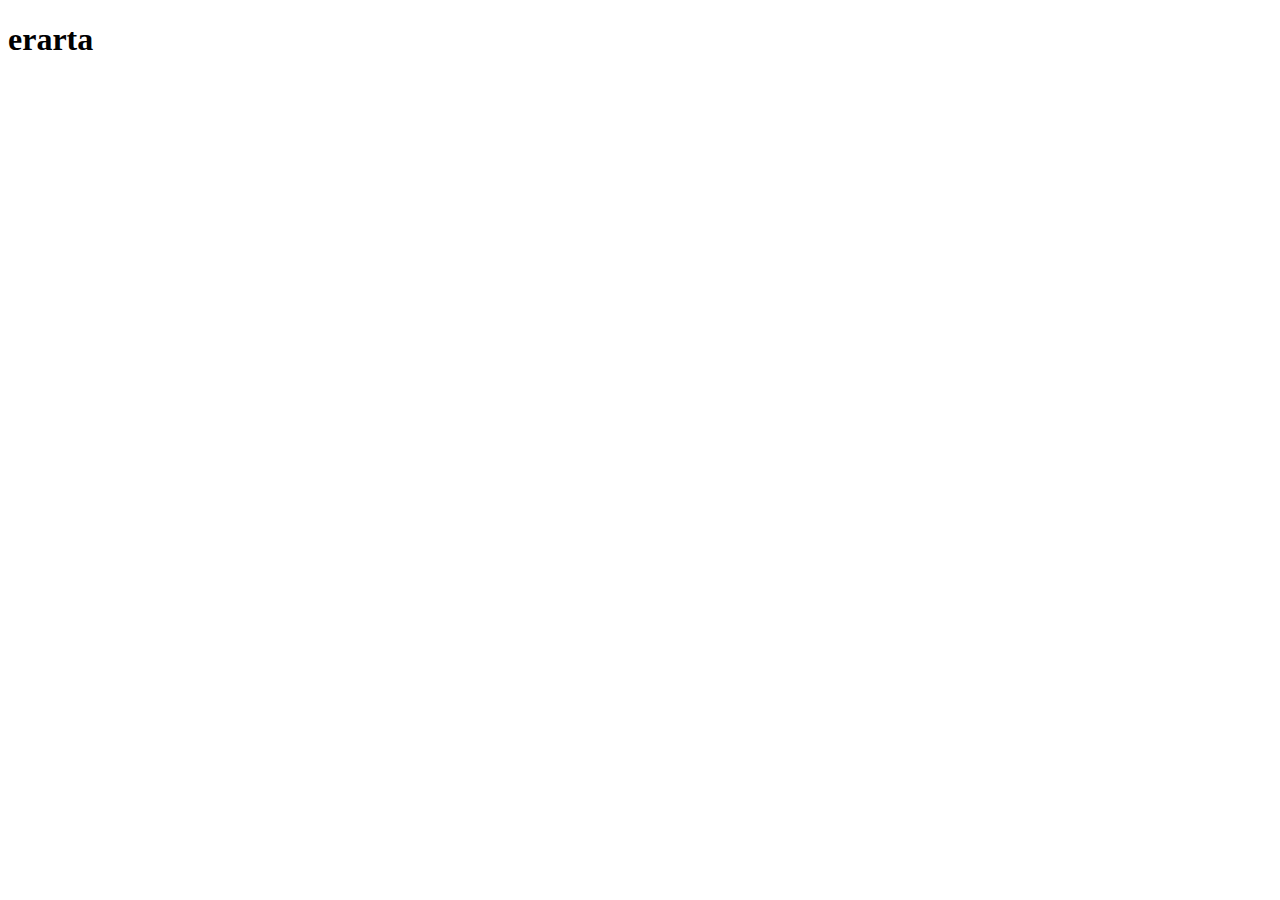
==== erarta/index.html @ e3690740 "erarta test" ====
<!doctype html>
<html lang="en">
<head>
    <meta charset="UTF-8">
    <meta name="viewport"
          content="width=device-width, user-scalable=no, initial-scale=1.0, maximum-scale=1.0, minimum-scale=1.0">
    <meta http-equiv="X-UA-Compatible" content="ie=edge">
    <title>Document</title>
</head>
<body>
<h1>erarta</h1>
</body>
</html>
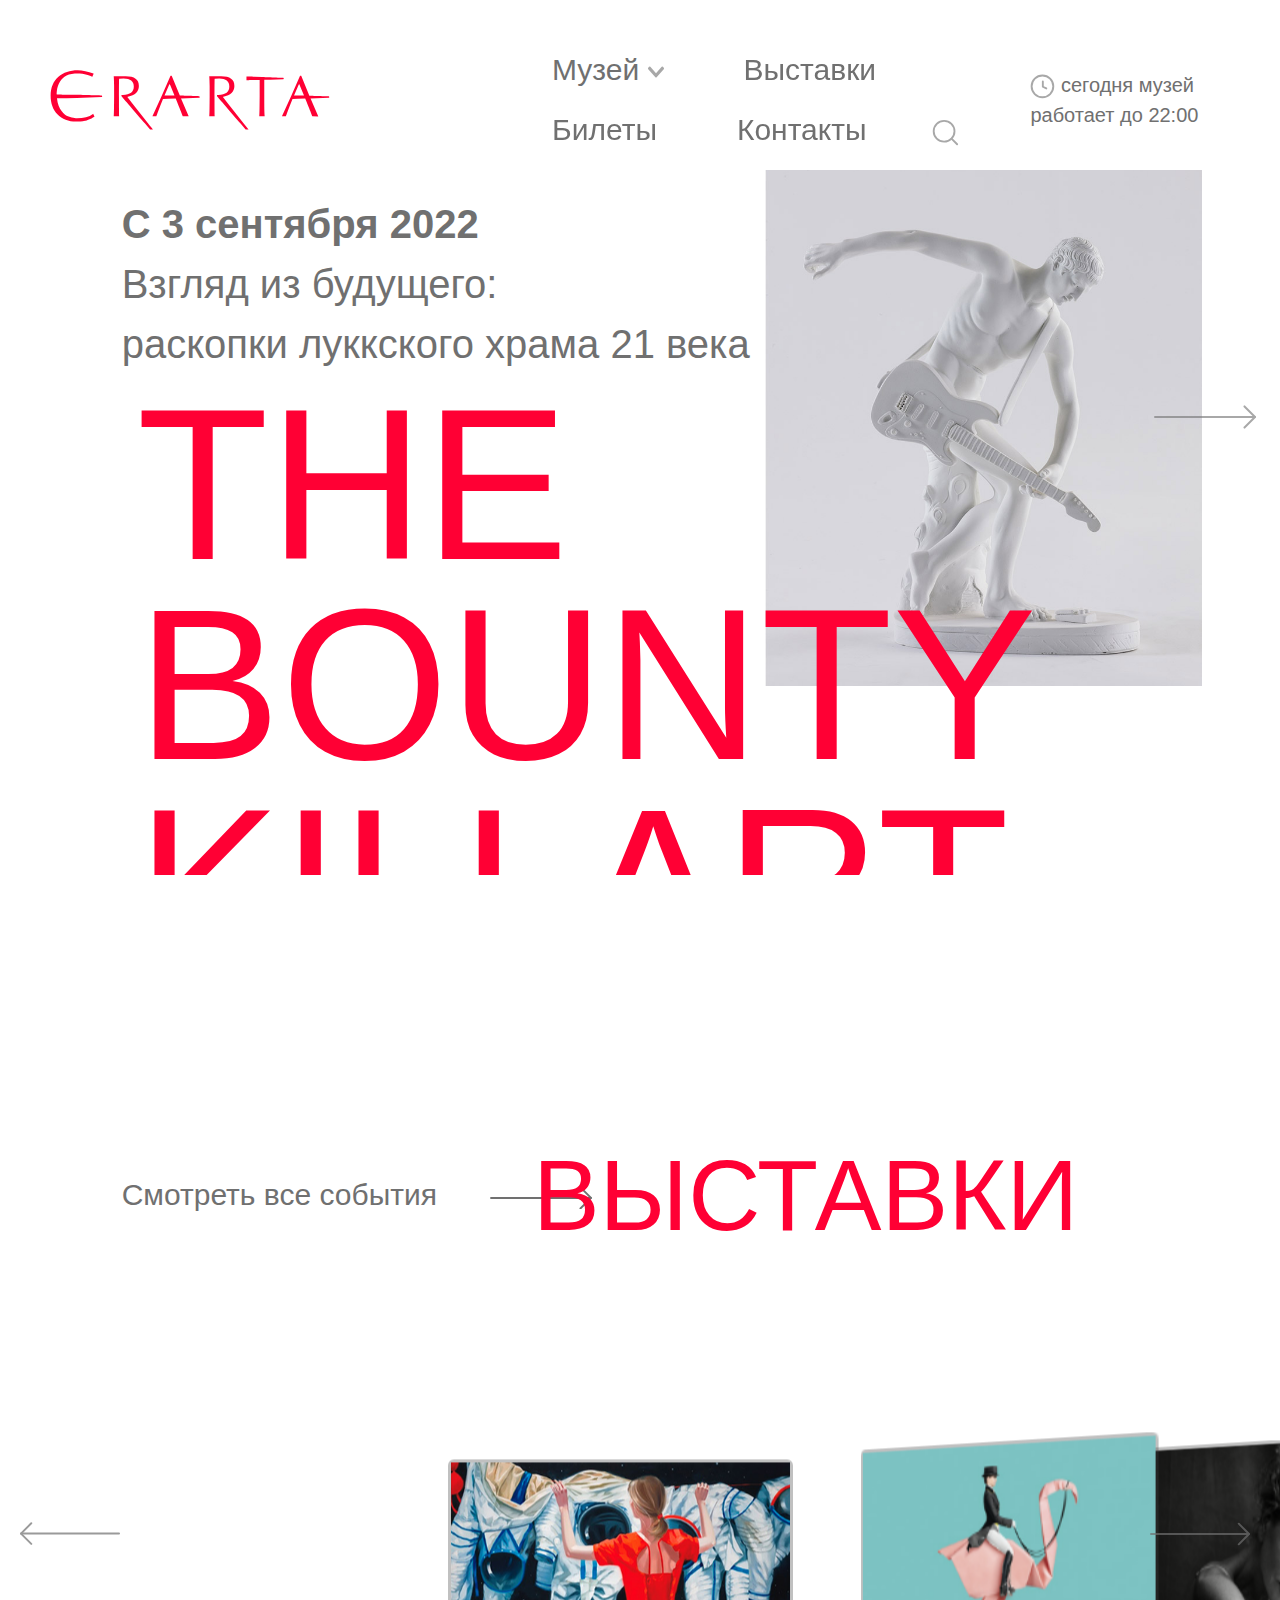
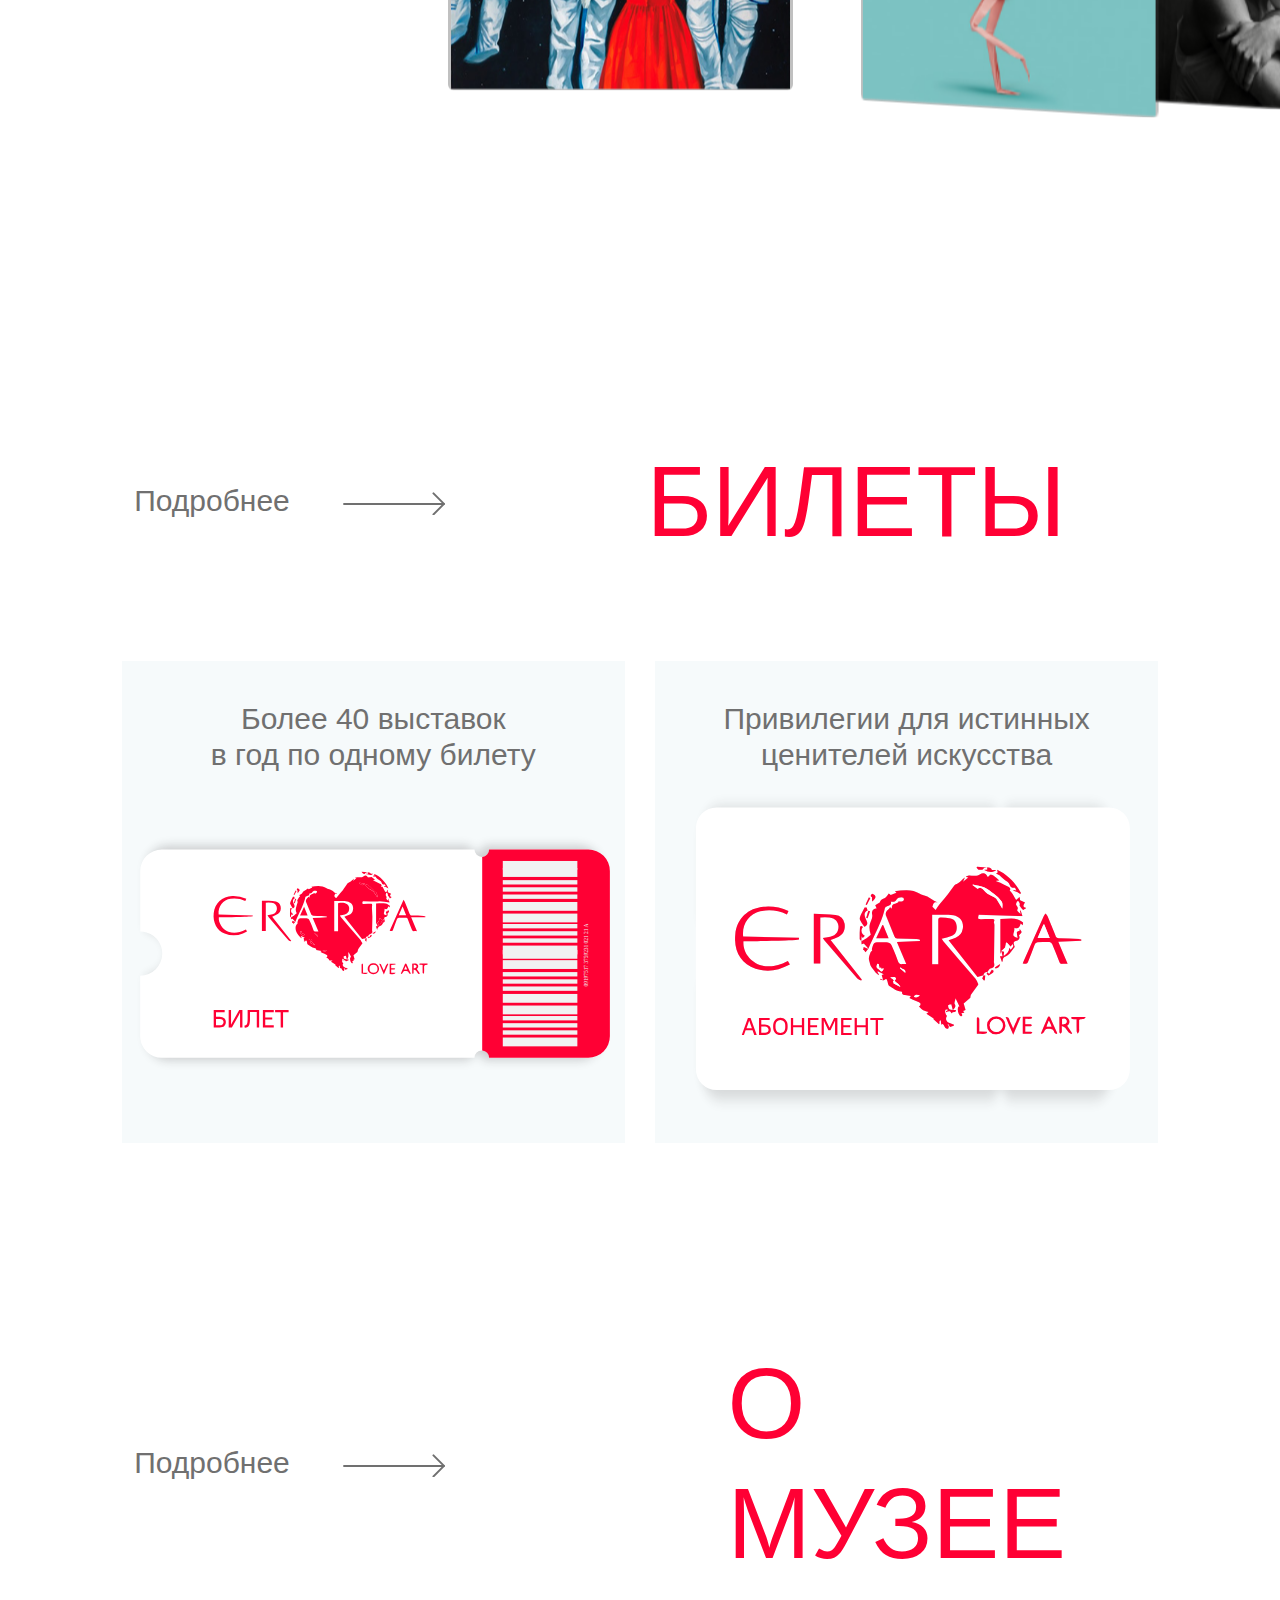
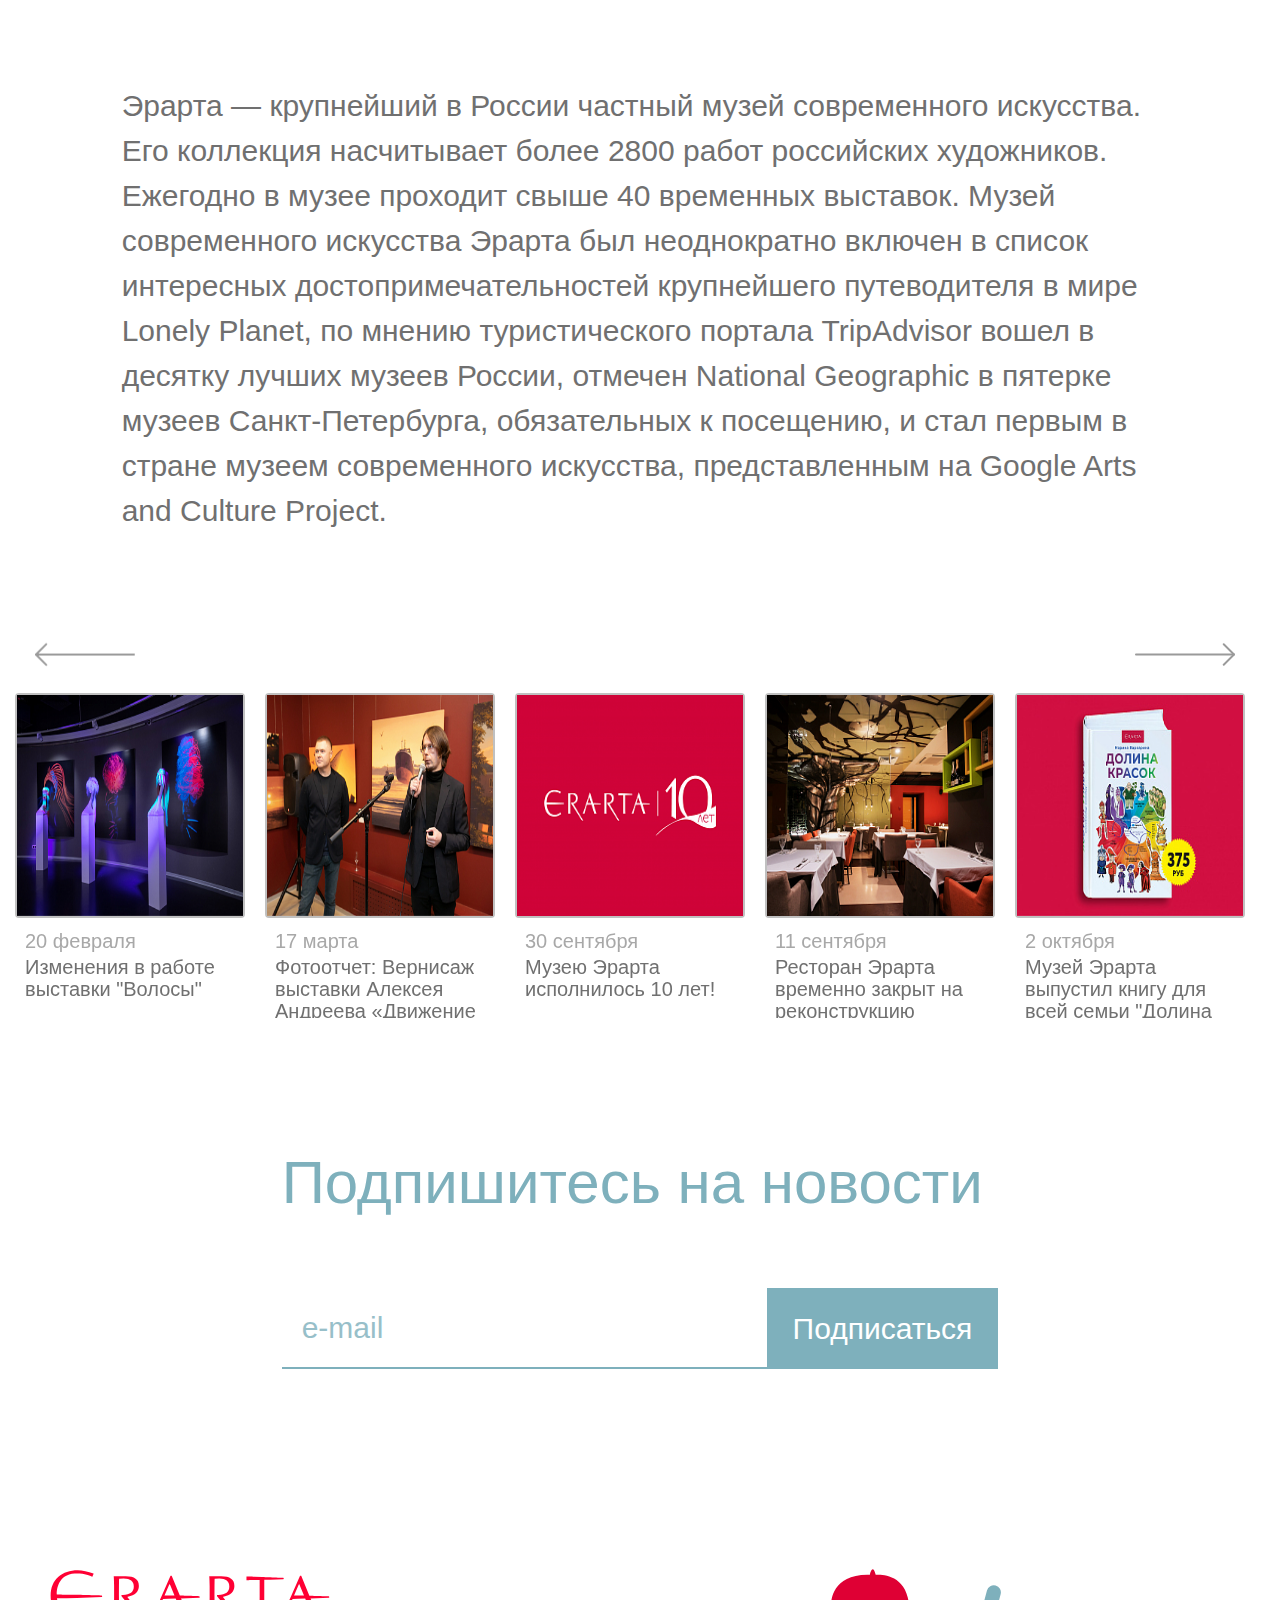
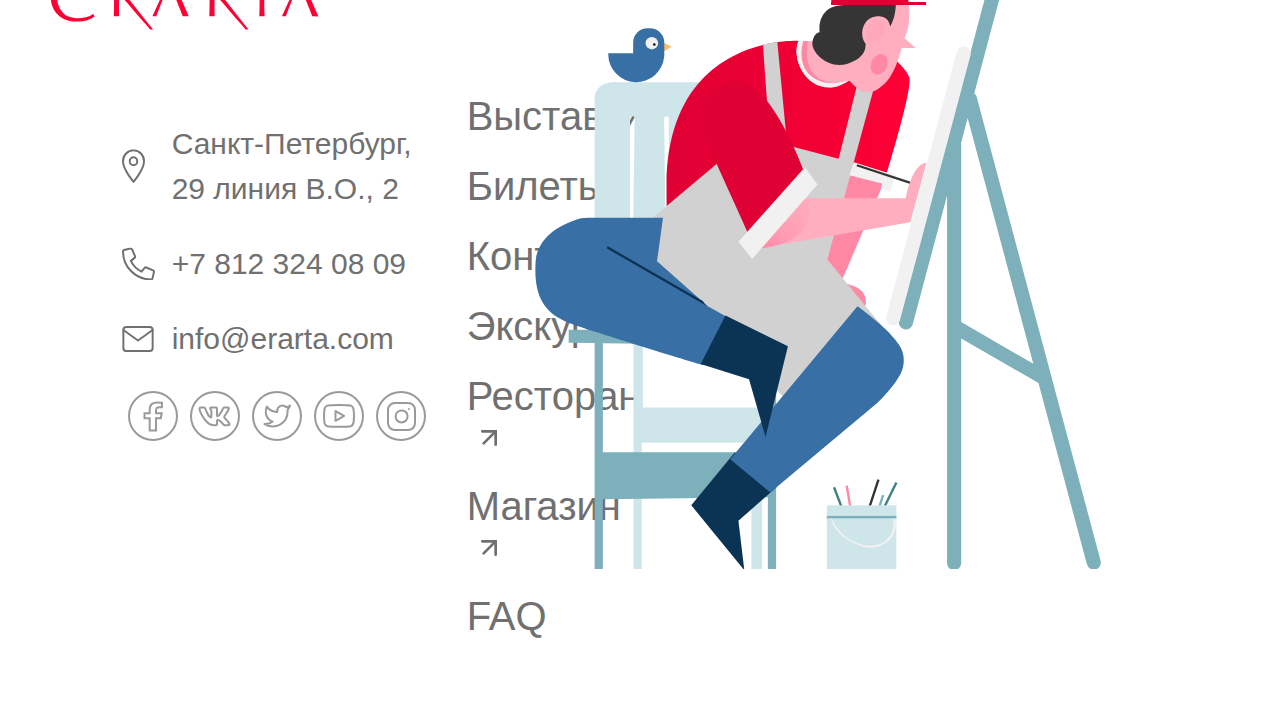
==== commit 20126c88: "erarta site" ====
--- a/erarta/index.html
+++ b/erarta/index.html
@@ -1,13 +1 @@
-<!doctype html>
-<html lang="en">
-<head>
-    <meta charset="UTF-8">
-    <meta name="viewport"
-          content="width=device-width, user-scalable=no, initial-scale=1.0, maximum-scale=1.0, minimum-scale=1.0">
-    <meta http-equiv="X-UA-Compatible" content="ie=edge">
-    <title>Document</title>
-</head>
-<body>
-<h1>erarta</h1>
-</body>
-</html>
+<!DOCTYPE html><html lang="en" class="no-js"><head><meta charset="UTF-8"><meta name="viewport" content="width=device-width,initial-scale=1"><!--    <link rel="stylesheet" type="text/css" href="css/reset.css" />--><!-- CSS reset --><link rel="stylesheet" href="css/main.css"><!-- Resource style --><script src="js/modernizr.js"></script><!-- Modernizr --><title>Erarta</title></head><body><div class="container-fluid"><header><nav class="navbar navbar-expand-lg navbar-light"><a class="navbar-brand" href="#"><img src="img/logo.svg" alt="logo"></a><button class="navbar-toggler" type="button" data-toggle="collapse" data-target="#navbarNavDropdown" aria-controls="navbarNavDropdown" aria-expanded="false" aria-label="Toggle navigation"><span class="navbar-toggler-icon"></span></button><div class="collapse navbar-collapse" id="navbarNavDropdown"><ul class="navbar-nav mr-auto menu menu--line"><li class="nav-item dropdown"><span class="nav-link chevron-down menu__link menu__link--1" id="navbarDropdownMenuLink" role="button" data-toggle="dropdown" aria-haspopup="true" aria-expanded="false">Музей <img src="img/chevron-down.svg" alt="" width="16" height="16"></span><div class="dropdown-menu" aria-labelledby="navbarDropdownMenuLink"><ul><li class="dropdown-item"><a class="nav-link menu__link menu__link--1" href="about.html">О музее</a></li><li class="dropdown-item"><a class="nav-link menu__link menu__link--1" href="excursions.html">Экскурсии</a></li><li class="dropdown-item"><a class="nav-link menu__link menu__link--1" href="collections.html">Коллекция</a></li><li class="dropdown-item"><a class="nav-link nav-link-arrow menu__link menu__link--1" href="https://restaurant.erarta.com">Ресторан</a></li><li class="dropdown-item"><a class="nav-link nav-link-arrow menu__link menu__link--1" href="https://shop.erarta.com">Магазин</a></li><li class="dropdown-item"><a class="nav-link menu__link menu__link--1" href="faq.html">FAQ</a></li></ul></div></li><li class="nav-item"><a class="nav-link menu__link menu__link--1" href="exhibitions.html">Выставки</a></li><li class="nav-item"><a class="nav-link menu__link menu__link--1" href="tickets.html">Билеты</a></li><li class="nav-item"><a class="nav-link menu__link menu__link--1" href="contacts.html">Контакты</a></li><li class="nav-item"><img src="img/search.svg" alt="" width="27" height="27"></li></ul><div class="my-2 my-lg-0 text-s working-time"><img src="img/clock.svg" alt="" width="25" height="25"> сегодня музей работает до 22:00</div></div></nav></header><div><div class="jumbotron active"><div class="row justify-content-center"><div class="col-md-10 col-lg-10"><div class="main-heading-content"><div class="main-heading-desc"><div class="text-l text-bold">С 3 сентября 2022</div><div class="text-l">Взгляд из будущего:</div><div class="text-l">раскопки луккского храма 21 века</div></div><h2 class="main-heading col-lg-8 col-md-8">The bounty killart</h2></div></div></div><div class="row justify-content-start"><div class="col-lg-7 col-md-7 button-wrap-center"><a href="exhibition.html"><button class="button-main">Подробнее</button></a></div></div><div class="main-slide float-right"><img class="img-fluid" src="img/main-slide-1.jpg" alt=""> <img class="arrow-icon main-slide-arrow-next" src="img/arrow-right.svg" alt=""></div></div><div class="jumbotron"><div class="row justify-content-center"><div class="col-md-10 col-lg-10"><div class="main-heading-content"><div class="main-heading-desc"><div class="text-l text-bold">C 5 марта 2021</div><div class="text-l">Pirelli Calendar</div><div class="text-l">by Peter Lindbergh and more...</div></div><h2 class="main-heading col-lg-8 col-md-8">2017. Pirelli Calendar</h2></div></div></div><div class="row justify-content-start"><div class="col-lg-7 col-md-7 button-wrap-center"><a href="exhibition.html"><button class="button-main">Подробнее</button></a></div></div><div class="main-slide float-right"><img class="img-fluid" src="img/main-slide-2.jpg" alt=""> <img class="arrow-icon main-slide-arrow-next" src="img/arrow-right.svg" alt=""></div></div><div class="jumbotron"><div class="row justify-content-center"><div class="col-md-10 col-lg-10"><div class="main-heading-content"><div class="main-heading-desc"><div class="text-l text-bold">C 2 сентября 2020</div><div class="text-l">Хон Сонён</div></div><h2 class="main-heading col-lg-8 col-md-8">Отсюда и в вечность</h2></div></div></div><div class="row justify-content-start"><div class="col-lg-7 col-md-7 button-wrap-center"><a href="exhibition.html"><button class="button-main">Подробнее</button></a></div></div><div class="main-slide float-right"><img class="img-fluid" src="img/main-slide-3.jpg" alt=""> <img class="arrow-icon main-slide-arrow-next" src="img/arrow-right.svg" alt=""></div></div></div></div><div class="row heading-row justify-content-center"><div class="col-md-5 col-lg-5 d-flex align-items-center"><a href="exhibitions.html" class="arrow-link">Смотреть все события <svg class="arrow-icon arrow-link--icon" viewBox="0 0 102 23.828"><g transform="translate(-6.5 -6.086)"><path d="M7.5,18h100" transform="translate(0)" stroke="currentColor"/><path d="M18,7.5,28.5,18,18,28.5" transform="translate(79)" stroke="currentColor"/></g></svg></a></div><div class="col-lg-5"><h2 class="heading-red float-right">Выставки</h2></div></div><div class="glide glide-exhibitions"><div data-glide-el="track" class="glide__track"><ul class="glide__slides"><li class="glide__slide"><div class="glide__container"><a href="exhibition.html"><img src="img/main-exhibitions-01.jpg" alt=""></a><div class="rside"></div><div class="lside"></div></div></li><li class="glide__slide"><div class="glide__container"><a href="exhibition.html"><img src="img/main-exhibitions-02.jpg" alt=""></a><div class="rside"></div><div class="lside"></div></div></li><li class="glide__slide"><div class="glide__container"><a href="exhibition.html"><img src="img/main-exhibitions-03.jpg" alt=""></a><div class="rside"></div><div class="lside"></div></div></li><li class="glide__slide"><div class="glide__container"><a href="exhibition.html"><img src="img/main-exhibitions-04.jpg" alt=""></a><div class="rside"></div><div class="lside"></div></div></li><li class="glide__slide"><div class="glide__container"><a href="exhibition.html"><img src="img/main-exhibitions-05.jpg" alt=""></a><div class="rside"></div><div class="lside"></div></div></li><li class="glide__slide"><div class="glide__container"><a href="exhibition.html"><img src="img/main-exhibitions-06.jpg" alt=""></a><div class="rside"></div><div class="lside"></div></div></li><li class="glide__slide"><div class="glide__container"><a href="exhibition.html"><img src="img/main-exhibitions-07.jpg" alt=""></a><div class="rside"></div><div class="lside"></div></div></li><li class="glide__slide"><div class="glide__container"><a href="exhibition.html"><img src="img/main-exhibitions-08.jpg" alt=""></a><div class="rside"></div><div class="lside"></div></div></li><li class="glide__slide"><div class="glide__container"><a href="exhibition.html"><img src="img/main-exhibitions-09.jpg" alt=""></a><div class="rside"></div><div class="lside"></div></div></li><li class="glide__slide"><div class="glide__container"><a href="exhibition.html"><img src="img/10.jpg" alt=""></a><div class="rside"></div><div class="lside"></div></div></li></ul></div><div class="glide__arrows" data-glide-el="controls"><img class="arrow-icon glide__arrow glide__arrow--prev" data-glide-dir="<" src="img/arrow-right.svg" alt=""> <img class="arrow-icon glide__arrow glide__arrow--next" data-glide-dir="<" src="img/arrow-right.svg" alt=""></div></div><div class="container-fluid"><div class="row heading-row justify-content-center"><div class="col-md-5 col-lg-5 d-flex align-items-center"><a href="tickets.html" class="arrow-link">Подробнее <svg class="arrow-icon arrow-link--icon" viewBox="0 0 102 23.828"><g transform="translate(-6.5 -6.086)"><path d="M7.5,18h100" stroke="currentColor"/><path d="M18,7.5,28.5,18,18,28.5" transform="translate(79)" stroke="currentColor"/></g></svg></a></div><div class="col-lg-5"><h2 class="heading-red float-right">Билеты</h2></div></div><div class="row justify-content-center"><div class="col-sm-12 col-md-12 col-lg-5"><div class="ticket"><div class="ticket-description text-m">Более 40 выставок<br>в год по одному билету</div><a href="tickets.html"><img class="img-fluid ticket-image" src="img/ticket.svg" alt="Билет"></a></div></div><div class="col-sm-12 col-md-12 col-lg-5"><div class="ticket"><div class="ticket-description text-m">Привилегии для истинных<br>ценителей искусства</div><a href="tickets.html"><img class="img-fluid ticket-image" src="img/abonement.svg" alt="Билет"></a></div></div></div><div class="row heading-row justify-content-center"><div class="col-md-5 col-lg-5 d-flex align-items-center"><a href="about.html" class="arrow-link">Подробнее <svg class="arrow-icon arrow-link--icon" viewBox="0 0 102 23.828"><g transform="translate(-6.5 -6.086)"><path d="M7.5,18h100" stroke="currentColor"/><path d="M18,7.5,28.5,18,18,28.5" transform="translate(79)" stroke="currentColor"/></g></svg></a></div><div class="col-lg-5"><h2 class="heading-red float-right">О музее</h2></div></div><div class="row justify-content-center"><div class="col-md-10 col-lg-10"><div class="about">Эрарта — крупнейший в России частный музей современного искусства. Его коллекция насчитывает более 2800 работ российских художников. Ежегодно в музее проходит свыше 40 временных выставок. Музей современного искусства Эрарта был неоднократно включен в список интересных достопримечательностей крупнейшего путеводителя в мире Lonely Planet, по мнению туристического портала TripAdvisor вошел в десятку лучших музеев России, отмечен National Geographic в пятерке музеев Санкт-Петербурга, обязательных к посещению, и стал первым в стране музеем современного искусства, представленным на Google Arts and Culture Project.</div></div></div><div class="glide glide-news"><div data-glide-el="track" class="glide__track"><ul class="glide__slides"><li class="glide__slide"><div class="glide__container"><img src="img/news-1.png" alt=""><div class="glide-news-date text-s">30 сентября</div><div class="glide-news-title text-s">Музею Эрарта исполнилось 10 лет!</div></div></li><li class="glide__slide"><div class="glide__container"><img src="img/news-2.jpg" alt=""><div class="glide-news-date text-s">11 сентября</div><div class="glide-news-title text-s">Ресторан Эрарта временно закрыт на реконструкцию</div></div></li><li class="glide__slide"><div class="glide__container"><img src="img/news-3.jpg" alt=""><div class="glide-news-date text-s">2 октября</div><div class="glide-news-title text-s">Музей Эрарта выпустил книгу для всей семьи "Долина Красок"</div></div></li><li class="glide__slide"><div class="glide__container"><img src="img/news-4.jpg" alt=""><div class="glide-news-date text-s">16 марта</div><div class="glide-news-title text-s">Фотоотчет: Вернисаж выставки «Максим Перетти. Видеоикона»</div></div></li><li class="glide__slide"><div class="glide__container"><img src="img/news-5.jpg" alt=""><div class="glide-news-date text-s">15 марта</div><div class="glide-news-title text-s">Изменения в работе U‑Space «Бесконечность»</div></div></li><li class="glide__slide"><div class="glide__container"><img src="img/news-6.jpg" alt=""><div class="glide-news-date text-s">3 марта</div><div class="glide-news-title text-s">Специальный десерт по мотивам выставки «Рассел Джеймс. Десять лет за кулисами Victoria’s Secret Fashion Show»</div></div></li><li class="glide__slide"><div class="glide__container"><img src="img/news-7.jpg" alt=""><div class="glide-news-date text-s">3 марта</div><div class="glide-news-title text-s">График работы музея Эрарта с 6 по 9 марта</div></div></li><li class="glide__slide"><div class="glide__container"><img src="img/news-8.jpg" alt=""><div class="glide-news-date text-s">21 февраля</div><div class="glide-news-title text-s">Подарки для него и для нее в магазине Erarta Home</div></div></li><li class="glide__slide"><div class="glide__container"><img src="img/news-9.jpg" alt=""><div class="glide-news-date text-s">20 февраля</div><div class="glide-news-title text-s">Изменения в работе выставки "Волосы"</div></div></li><li class="glide__slide"><div class="glide__container"><img src="img/news-10.jpg" alt=""><div class="glide-news-date text-s">17 марта</div><div class="glide-news-title text-s">Фотоотчет: Вернисаж выставки Алексея Андреева «Движение миров»</div></div></li></ul></div><div class="glide__arrows" data-glide-el="controls"><img class="arrow-icon glide__arrow glide__arrow--prev" data-glide-dir="<" src="img/arrow-right.svg" alt=""> <img class="arrow-icon glide__arrow glide__arrow--next" data-glide-dir="<" src="img/arrow-right.svg" alt=""></div></div><div class="row justify-content-center"><div class="col-md-7 col-lg-7"><form class="subscribe" action="#"><label class="subscribe-title text-xl" for="subscribe-email">Подпишитесь на новости</label><div class="subscribe-input-wrapper"><input class="subscribe-email" id="subscribe-email" type="text" placeholder="e-mail"> <button class="subscribe-submit button-main" type="submit">Подписаться</button></div></form></div></div><footer><div class="row justify-content-start"><div class="col-md-12 col-lg-12"><a class="navbar-brand" href="#"><img src="img/logo.svg" alt="logo"></a></div></div><div class="row justify-content-start"><div class="col-md-1 col-lg-1"></div><div class="col-md-3 col-lg-3"><div class="footer"><div class="footer-contact"><img src="img/location-path.svg" alt="Метка">Санкт-Петербург,<br>29 линия В.О., 2</div><div class="footer-contact"><img src="img/phone.svg" alt="Телефон">+7 812 324 08 09</div><div class="footer-contact"><img src="img/mail.svg" alt="Почта">info@erarta.com</div><div class="footer-social"><a href=""><img src="img/social-fb.svg" alt="fb"> </a><a href=""><img src="img/social-vk.svg" alt="vk"></a><a href=""><img src="img/social-tw.svg" alt="tw"></a><a href=""><img src="img/social-yt.svg" alt="yt"></a><a href=""><img src="img/social-in.svg" alt="in"></a></div></div></div><div class="col-md-2 col-lg-2"><nav class="footer-nav"><ul class="navbar-nav mr-auto menu--line"><li class="nav-item"><a class="nav-link menu__link text-l menu__link--1" href="exhibitions.html">Выставки</a></li><li class="nav-item"><a class="nav-link menu__link text-l menu__link--1" href="tickets.html">Билеты</a></li><li class="nav-item"><a class="nav-link menu__link text-l menu__link--1" href="contacts.html">Контакты</a></li><li class="nav-item"><a class="nav-link menu__link text-l menu__link--1" href="excursions.html">Экскурсии</a></li><li class="nav-item"><a class="nav-link nav-link-arrow menu__link text-l menu__link--1" href="https://restaurant.erarta.com">Ресторан</a></li><li class="nav-item"><a class="nav-link nav-link-arrow menu__link text-l menu__link--1" href="https://shop.erarta.com">Магазин</a></li><li class="nav-item"><a class="nav-link menu__link text-l menu__link--1" href="reviews.html">FAQ</a></li></ul></nav></div></div><div class="painter"><div class="painter-inner"><svg class="painter-cloud-1" viewBox="0 0 77 29"><path id="cloud1" class="cls-2" d="M55,6.67a16.9,16.9,0,0,0-10.47,3.62A24,24,0,0,0,4.15,25H71.93c0-.44.07-.88.07-1.33A17,17,0,0,0,55,6.67Z"/></svg> <svg class="painter-cloud-2" viewBox="0 0 77 29"><path id="cloud2" class="cls-2" d="M55,6.67a16.9,16.9,0,0,0-10.47,3.62A24,24,0,0,0,4.15,25H71.93c0-.44.07-.88.07-1.33A17,17,0,0,0,55,6.67Z"/></svg> <svg class="painter-body" viewBox="0 0 670 509"><defs><linearGradient id="linear-gradient" x1="248.98" y1="150.82" x2="455.28" y2="150.82" gradientUnits="userSpaceOnUse"><stop offset="0" stop-color="#df0034"/><stop offset="1" stop-color="#ff0034"/></linearGradient></defs><g><path id="hand2" class="cls-1" d="M396.93,266.17,433,182l-28-8-31,90,14,6.3V277s21,34,29,11C422.47,272.26,407.35,267.76,396.93,266.17Z"/><g id="chair"><path class="cls-2" d="M303,96H207s-16-2-19,12V308l31-73-1-23V127a2,2,0,0,1,2-2c1,0,2,0,2,2s-1,85-1,85h27l-1-85a2,2,0,0,1,4,0v85Z"/><polygon class="cls-2" points="228 509.33 228 402 321 402 321 509 330 509 330 372 229 372 229 310 221 310 221 509.33 228 509.33"/><polygon class="cls-3" points="335 317 335 410 195 410 195 317.46 229 318 225 306 166 306 166 317 188 317.35 188 410 188 450 188 509.33 195 509.33 195 449.91 335 448.09 335 509.33 342 509.33 342 448 342 410 342 317 335 317"/></g><path id="body" class="cls-4" d="M361,61S250,55,249,183s31,3,31,3l126-21,30,8s22-72,19-81-20-22-20-22-7,5-9,24c-5,17-13-2-13-2s-1-3-8,1-13,11-28,5S356,71,361,61Z"/><path id="fartuck" class="cls-5" d="M385.43,246.51,429,86l-16,3-18,72-43.65-11.49L343,62s-7,1-12,2c0,6,4,56,4,56l2.46,25.86L319,141l-5.29,18.17L307,151l-8,8-63,53h7l-2,38L348,363l63-76,20,15Z"/><g id="neck"><g id="neck-2" data-name="neck"><path class="cls-6" d="M401.39,42,372,61h-6s-16,7,2,24c9.89,9.34,14,11,19,12s15-2,18-3c3-2,5-2,8-2C397.72,81.5,384.29,56.42,401.39,42Z"/><path class="cls-1" d="M365,61h4s-8,34,24,36c-8,1-21,3-28-14C361,66,365,61,365,61Z"/></g><path class="cls-8" d="M365,61h-4c-8.14,21.86,16.18,54.17,45,32C387.56,102.91,356.18,94.31,365,61Z"/></g><g id="bucket"><rect class="cls-3" x="400" y="469" width="50" height="2" transform="translate(-154.1 727.23) rotate(-71.83)"/><rect class="cls-1" x="381" y="462" width="50" height="2" transform="translate(795.09 -14.29) rotate(80.43)"/><rect class="cls-10" x="396" y="456" width="50" height="2" transform="translate(986.5 199.52) rotate(108.17)"/><rect class="cls-11" x="408" y="457" width="50" height="2" transform="translate(1034.96 271.2) rotate(116.15)"/><rect class="cls-11" x="375" y="462" width="50" height="2" transform="translate(690.22 -75.65) rotate(69.14)"/><rect class="cls-2" x="385" y="455" width="59" height="54"/><path class="cls-8" d="M442,464l-2,1c2.83.27,4.21,24.21-19,24-21-.19-31-21-31-21s-.79-2-1.56-3.79l-.62.16c.29.94.68,2.12,1.18,3.63,5,15,24,23,33,23s19-6,21-15S442,464,442,464Z"/><rect class="cls-3" x="385" y="464" width="59" height="2"/></g><g id="molbert"><path class="cls-3" d="M617.28,502.12,512.11,108.46a6,6,0,0,0-2-3.1l22.34-84a6,6,0,0,0-11.6-3.09L446.44,297.91A6,6,0,1,0,458,301l29-108.86V504a6,6,0,0,0,12,0V313.41l65.56,37.85,41.13,154a6,6,0,0,0,11.59-3.1ZM499,299.56V150a6,6,0,0,0-.3-1.86l5.78-21.73,55.7,208.46Z"/><rect class="cls-8" x="465.13" y="61.84" width="12" height="244.52" rx="6" transform="translate(63.18 -114.95) rotate(14.9)"/></g><g id="leg2"><polygon class="cls-14" points="314.92 509.33 310 468 343 439 307 410 270 455 314.45 509.33 314.92 509.33"/><path class="cls-15" d="M450.27,332a23,23,0,0,0-4.22-13.47c-4.49-7.07-14.17-17.22-35.05-32.53L303,416l34,28,91-76s21-20.09,22-32.34A24.43,24.43,0,0,0,450.27,332Z"/></g><g id="leg"><path class="cls-15" d="M246,211H182a41.83,41.83,0,0,0-5.49.36c-7,1.84-36.75,11.09-38.51,36.64-2,29,7,44,28,52s114,36,114,36l20-41-16-9-43-38Z"/><path class="cls-14" d="M279.78,281.66,199.2,235.13l-1,1.74,85,49.08A19.85,19.85,0,0,1,279.78,281.66Z"/><polygon class="cls-14" points="299 294 278 335 319 348 333 397 352 320 299 294"/></g><polygon class="cls-8" points="408 164 443 175 439 189 431 186 432 182 404 175 408 164"/></g></svg> <svg class="painter-head" viewBox="0 0 80 86"><g id="head"><path class="cls-6" d="M65,48c5-9,3-24,3-24L45,21,23.39,35C6.29,49.42,19.72,74.5,35,85c6,1,8,2,16-5S63,55,63,55H73S67,50,65,48Z"/><path class="cls-4" d="M14,25S13,3,41,4c0-1,2-8,4,0,3,0,20-1,23,19H80v2Z"/><path class="cls-10" d="M25,25H59s0,9-4,15c0-1-1-8-10-7S33,46,38,52c0,3,0,10-13,14S0,58,1,51s5-7,5-7S3,24,25,25Z"/><ellipse class="cls-16" cx="45" cy="43" rx="8" ry="6" transform="translate(-13.03 65.5) rotate(-64.89)"/><ellipse class="cls-1" cx="47.35" cy="66.34" rx="7.42" ry="5.56" transform="translate(-32.81 81.08) rotate(-64.89)"/></g></svg> <svg class="painter-hand" viewBox="0 0 205 159"><defs><linearGradient id="linear-gradient-3" x1="94.96" y1="109.8" x2="62.01" y2="146.27" gradientUnits="userSpaceOnUse"><stop offset="0" stop-color="#ffa5b9" stop-opacity="0.5"/><stop offset="0.68" stop-color="#ff95ae" stop-opacity="0.83"/><stop offset="1" stop-color="#ff8da8"/></linearGradient></defs><g id="hand"><path class="cls-4" d="M94,80S59-16,26,4,2,39,17,72s29,64,29,64Z"/><rect class="cls-10" x="139" y="82" width="50" height="2" transform="translate(293.94 213.01) rotate(-161.83)"/><path class="cls-6" d="M79,104H183s5-30,18-31c-3,12-14,52-14,52L47,149Z"/><path class="cls-18" d="M50,148s30,1,44-18-5-33-5-33Z"/><polygon class="cls-8" points="95 77 106 92 49 157 37 142 95 77"/></g></svg> <svg class="painter-bird" viewBox="0 0 53 45"><g id="bird"><polygon class="cls-19" points="43.17 21.17 43.05 16.07 42.94 10.96 47.42 13.42 51.89 15.87 47.53 18.52 43.17 21.17"/><path class="cls-15" d="M34.5,1h-2A11.53,11.53,0,0,0,21,12.5V21H1c0,.28,0,.55,0,.83a22.5,22.5,0,0,0,44.92,1.88A3,3,0,0,0,46,23V12.5A11.53,11.53,0,0,0,34.5,1Z"/><circle class="cls-8" cx="36" cy="13" r="5"/><circle cx="38" cy="14" r="1"/></g></svg></div></div></footer></div><svg class="hidden-filter-link"><defs><filter id="filter-1"><feTurbulence type="fractalNoise" baseFrequency="0" numOctaves="1" result="warp"/><feOffset dx="-90" result="warpOffset"/><feDisplacementMap xChannelSelector="R" yChannelSelector="G" scale="30" in="SourceGraphic" in2="warpOffset"/></filter></defs></svg><script src="js/common.js"></script><script src="js/mainCarousel.js"></script><script src="js/mainSlider.js"></script><script src="js/animatedLink.js"></script></body></html>--- a/erarta/css/main.css
+++ b/erarta/css/main.css
@@ -0,0 +1,6 @@
+html,body,div,span,applet,object,iframe,h1,h2,h3,h4,h5,h6,p,blockquote,pre,a,abbr,acronym,address,big,cite,code,del,dfn,em,img,ins,kbd,q,s,samp,small,strike,strong,sub,sup,tt,var,b,u,i,center,dl,dt,dd,ol,ul,li,fieldset,form,label,legend,table,caption,tbody,tfoot,thead,tr,th,td,article,aside,canvas,details,embed,figure,figcaption,footer,header,hgroup,menu,nav,output,ruby,section,summary,time,mark,audio,video{margin:0;padding:0;border:0;font-size:100%;font:inherit;vertical-align:baseline}article,aside,details,figcaption,figure,footer,header,hgroup,menu,nav,section,main{display:block}body{line-height:1}ol,ul{list-style:none}blockquote,q{quotes:none}blockquote:before,blockquote:after,q:before,q:after{content:'';content:none}table{border-collapse:collapse;border-spacing:0}/*!
+ * Bootstrap v4.5.2 (https://getbootstrap.com/)
+ * Copyright 2011-2020 The Bootstrap Authors
+ * Copyright 2011-2020 Twitter, Inc.
+ * Licensed under MIT (https://github.com/twbs/bootstrap/blob/main/LICENSE)
+ */:root{--blue: #007bff;--indigo: #6610f2;--purple: #6f42c1;--pink: #e83e8c;--red: #dc3545;--orange: #fd7e14;--yellow: #ffc107;--green: #28a745;--teal: #20c997;--cyan: #17a2b8;--white: #fff;--gray: #6c757d;--gray-dark: #343a40;--primary: #007bff;--secondary: #6c757d;--success: #28a745;--info: #17a2b8;--warning: #ffc107;--danger: #dc3545;--light: #f8f9fa;--dark: #343a40;--breakpoint-xs: 0;--breakpoint-sm: 576px;--breakpoint-md: 768px;--breakpoint-lg: 992px;--breakpoint-xl: 1200px;--font-family-sans-serif: -apple-system, BlinkMacSystemFont, "Segoe UI", Roboto, "Helvetica Neue", Arial, "Noto Sans", sans-serif, "Apple Color Emoji", "Segoe UI Emoji", "Segoe UI Symbol", "Noto Color Emoji";--font-family-monospace: SFMono-Regular, Menlo, Monaco, Consolas, "Liberation Mono", "Courier New", monospace}*,*::before,*::after{box-sizing:border-box}html{font-family:sans-serif;line-height:1.15;-webkit-text-size-adjust:100%;-webkit-tap-highlight-color:rgba(0,0,0,0)}article,aside,figcaption,figure,footer,header,hgroup,main,nav,section{display:block}body{margin:0;font-family:-apple-system,BlinkMacSystemFont,"Segoe UI",Roboto,"Helvetica Neue",Arial,"Noto Sans",sans-serif,"Apple Color Emoji","Segoe UI Emoji","Segoe UI Symbol","Noto Color Emoji";font-size:1rem;font-weight:400;line-height:1.5;color:#212529;text-align:left;background-color:#fff}[tabindex="-1"]:focus:not(:focus-visible){outline:0 !important}hr{box-sizing:content-box;height:0;overflow:visible}h1,h2,h3,h4,h5,h6{margin-top:0;margin-bottom:.5rem}p{margin-top:0;margin-bottom:1rem}abbr[title],abbr[data-original-title]{text-decoration:underline;-webkit-text-decoration:underline dotted;text-decoration:underline dotted;cursor:help;border-bottom:0;-webkit-text-decoration-skip-ink:none;text-decoration-skip-ink:none}address{margin-bottom:1rem;font-style:normal;line-height:inherit}ol,ul,dl{margin-top:0;margin-bottom:1rem}ol ol,ul ul,ol ul,ul ol{margin-bottom:0}dt{font-weight:700}dd{margin-bottom:.5rem;margin-left:0}blockquote{margin:0 0 1rem}b,strong{font-weight:bolder}small{font-size:80%}sub,sup{position:relative;font-size:75%;line-height:0;vertical-align:baseline}sub{bottom:-.25em}sup{top:-.5em}a{color:#007bff;text-decoration:none;background-color:transparent}a:hover{color:#0056b3;text-decoration:underline}a:not([href]):not([class]){color:inherit;text-decoration:none}a:not([href]):not([class]):hover{color:inherit;text-decoration:none}pre,code,kbd,samp{font-family:SFMono-Regular,Menlo,Monaco,Consolas,"Liberation Mono","Courier New",monospace;font-size:1em}pre{margin-top:0;margin-bottom:1rem;overflow:auto;-ms-overflow-style:scrollbar}figure{margin:0 0 1rem}img{vertical-align:middle;border-style:none}svg{overflow:hidden;vertical-align:middle}table{border-collapse:collapse}caption{padding-top:.75rem;padding-bottom:.75rem;color:#6c757d;text-align:left;caption-side:bottom}th{text-align:inherit}label{display:inline-block;margin-bottom:.5rem}button{border-radius:0}button:focus{outline:1px dotted;outline:5px auto -webkit-focus-ring-color}input,button,select,optgroup,textarea{margin:0;font-family:inherit;font-size:inherit;line-height:inherit}button,input{overflow:visible}button,select{text-transform:none}[role="button"]{cursor:pointer}select{word-wrap:normal}button,[type="button"],[type="reset"],[type="submit"]{-webkit-appearance:button}button:not(:disabled),[type="button"]:not(:disabled),[type="reset"]:not(:disabled),[type="submit"]:not(:disabled){cursor:pointer}button::-moz-focus-inner,[type="button"]::-moz-focus-inner,[type="reset"]::-moz-focus-inner,[type="submit"]::-moz-focus-inner{padding:0;border-style:none}input[type="radio"],input[type="checkbox"]{box-sizing:border-box;padding:0}textarea{overflow:auto;resize:vertical}fieldset{min-width:0;padding:0;margin:0;border:0}legend{display:block;width:100%;max-width:100%;padding:0;margin-bottom:.5rem;font-size:1.5rem;line-height:inherit;color:inherit;white-space:normal}progress{vertical-align:baseline}[type="number"]::-webkit-inner-spin-button,[type="number"]::-webkit-outer-spin-button{height:auto}[type="search"]{outline-offset:-2px;-webkit-appearance:none}[type="search"]::-webkit-search-decoration{-webkit-appearance:none}::-webkit-file-upload-button{font:inherit;-webkit-appearance:button}output{display:inline-block}summary{display:list-item;cursor:pointer}template{display:none}[hidden]{display:none !important}h1,h2,h3,h4,h5,h6,.h1,.h2,.h3,.h4,.h5,.h6{margin-bottom:.5rem;font-weight:500;line-height:1.2}h1,.h1{font-size:2.5rem}h2,.h2{font-size:2rem}h3,.h3{font-size:1.75rem}h4,.h4{font-size:1.5rem}h5,.h5{font-size:1.25rem}h6,.h6{font-size:1rem}.lead{font-size:1.25rem;font-weight:300}.display-1{font-size:6rem;font-weight:300;line-height:1.2}.display-2{font-size:5.5rem;font-weight:300;line-height:1.2}.display-3{font-size:4.5rem;font-weight:300;line-height:1.2}.display-4{font-size:3.5rem;font-weight:300;line-height:1.2}hr{margin-top:1rem;margin-bottom:1rem;border:0;border-top:1px solid rgba(0,0,0,0.1)}small,.small{font-size:80%;font-weight:400}mark,.mark{padding:.2em;background-color:#fcf8e3}.list-unstyled{padding-left:0;list-style:none}.list-inline{padding-left:0;list-style:none}.list-inline-item{display:inline-block}.list-inline-item:not(:last-child){margin-right:.5rem}.initialism{font-size:90%;text-transform:uppercase}.blockquote{margin-bottom:1rem;font-size:1.25rem}.blockquote-footer{display:block;font-size:80%;color:#6c757d}.blockquote-footer::before{content:"\2014\00A0"}.img-fluid{max-width:100%;height:auto}.img-thumbnail{padding:.25rem;background-color:#fff;border:1px solid #dee2e6;border-radius:.25rem;max-width:100%;height:auto}.figure{display:inline-block}.figure-img{margin-bottom:.5rem;line-height:1}.figure-caption{font-size:90%;color:#6c757d}code{font-size:87.5%;color:#e83e8c;word-wrap:break-word}a>code{color:inherit}kbd{padding:.2rem .4rem;font-size:87.5%;color:#fff;background-color:#212529;border-radius:.2rem}kbd kbd{padding:0;font-size:100%;font-weight:700}pre{display:block;font-size:87.5%;color:#212529}pre code{font-size:inherit;color:inherit;word-break:normal}.pre-scrollable{max-height:340px;overflow-y:scroll}.container,.container-fluid,.container-sm,.container-md,.container-lg,.container-xl{width:100%;padding-right:15px;padding-left:15px;margin-right:auto;margin-left:auto}@media (min-width: 576px){.container,.container-sm{max-width:540px}}@media (min-width: 768px){.container,.container-sm,.container-md{max-width:720px}}@media (min-width: 992px){.container,.container-sm,.container-md,.container-lg{max-width:960px}}@media (min-width: 1200px){.container,.container-sm,.container-md,.container-lg,.container-xl{max-width:1140px}}.row{display:flex;flex-wrap:wrap;margin-right:-15px;margin-left:-15px}.no-gutters{margin-right:0;margin-left:0}.no-gutters>.col,.no-gutters>[class*="col-"]{padding-right:0;padding-left:0}.col-1,.col-2,.col-3,.col-4,.col-5,.col-6,.col-7,.col-8,.col-9,.col-10,.col-11,.col-12,.col,.col-auto,.col-sm-1,.col-sm-2,.col-sm-3,.col-sm-4,.col-sm-5,.col-sm-6,.col-sm-7,.col-sm-8,.col-sm-9,.col-sm-10,.col-sm-11,.col-sm-12,.col-sm,.col-sm-auto,.col-md-1,.col-md-2,.col-md-3,.col-md-4,.col-md-5,.col-md-6,.col-md-7,.col-md-8,.col-md-9,.col-md-10,.col-md-11,.col-md-12,.col-md,.col-md-auto,.col-lg-1,.col-lg-2,.col-lg-3,.col-lg-4,.col-lg-5,.col-lg-6,.col-lg-7,.col-lg-8,.col-lg-9,.col-lg-10,.col-lg-11,.col-lg-12,.col-lg,.col-lg-auto,.col-xl-1,.col-xl-2,.col-xl-3,.col-xl-4,.col-xl-5,.col-xl-6,.col-xl-7,.col-xl-8,.col-xl-9,.col-xl-10,.col-xl-11,.col-xl-12,.col-xl,.col-xl-auto{position:relative;width:100%;padding-right:15px;padding-left:15px}.col{flex-basis:0;flex-grow:1;max-width:100%}.row-cols-1>*{flex:0 0 100%;max-width:100%}.row-cols-2>*{flex:0 0 50%;max-width:50%}.row-cols-3>*{flex:0 0 33.33333%;max-width:33.33333%}.row-cols-4>*{flex:0 0 25%;max-width:25%}.row-cols-5>*{flex:0 0 20%;max-width:20%}.row-cols-6>*{flex:0 0 16.66667%;max-width:16.66667%}.col-auto{flex:0 0 auto;width:auto;max-width:100%}.col-1{flex:0 0 8.33333%;max-width:8.33333%}.col-2{flex:0 0 16.66667%;max-width:16.66667%}.col-3{flex:0 0 25%;max-width:25%}.col-4{flex:0 0 33.33333%;max-width:33.33333%}.col-5{flex:0 0 41.66667%;max-width:41.66667%}.col-6{flex:0 0 50%;max-width:50%}.col-7{flex:0 0 58.33333%;max-width:58.33333%}.col-8{flex:0 0 66.66667%;max-width:66.66667%}.col-9{flex:0 0 75%;max-width:75%}.col-10{flex:0 0 83.33333%;max-width:83.33333%}.col-11{flex:0 0 91.66667%;max-width:91.66667%}.col-12{flex:0 0 100%;max-width:100%}.order-first{order:-1}.order-last{order:13}.order-0{order:0}.order-1{order:1}.order-2{order:2}.order-3{order:3}.order-4{order:4}.order-5{order:5}.order-6{order:6}.order-7{order:7}.order-8{order:8}.order-9{order:9}.order-10{order:10}.order-11{order:11}.order-12{order:12}.offset-1{margin-left:8.33333%}.offset-2{margin-left:16.66667%}.offset-3{margin-left:25%}.offset-4{margin-left:33.33333%}.offset-5{margin-left:41.66667%}.offset-6{margin-left:50%}.offset-7{margin-left:58.33333%}.offset-8{margin-left:66.66667%}.offset-9{margin-left:75%}.offset-10{margin-left:83.33333%}.offset-11{margin-left:91.66667%}@media (min-width: 576px){.col-sm{flex-basis:0;flex-grow:1;max-width:100%}.row-cols-sm-1>*{flex:0 0 100%;max-width:100%}.row-cols-sm-2>*{flex:0 0 50%;max-width:50%}.row-cols-sm-3>*{flex:0 0 33.33333%;max-width:33.33333%}.row-cols-sm-4>*{flex:0 0 25%;max-width:25%}.row-cols-sm-5>*{flex:0 0 20%;max-width:20%}.row-cols-sm-6>*{flex:0 0 16.66667%;max-width:16.66667%}.col-sm-auto{flex:0 0 auto;width:auto;max-width:100%}.col-sm-1{flex:0 0 8.33333%;max-width:8.33333%}.col-sm-2{flex:0 0 16.66667%;max-width:16.66667%}.col-sm-3{flex:0 0 25%;max-width:25%}.col-sm-4{flex:0 0 33.33333%;max-width:33.33333%}.col-sm-5{flex:0 0 41.66667%;max-width:41.66667%}.col-sm-6{flex:0 0 50%;max-width:50%}.col-sm-7{flex:0 0 58.33333%;max-width:58.33333%}.col-sm-8{flex:0 0 66.66667%;max-width:66.66667%}.col-sm-9{flex:0 0 75%;max-width:75%}.col-sm-10{flex:0 0 83.33333%;max-width:83.33333%}.col-sm-11{flex:0 0 91.66667%;max-width:91.66667%}.col-sm-12{flex:0 0 100%;max-width:100%}.order-sm-first{order:-1}.order-sm-last{order:13}.order-sm-0{order:0}.order-sm-1{order:1}.order-sm-2{order:2}.order-sm-3{order:3}.order-sm-4{order:4}.order-sm-5{order:5}.order-sm-6{order:6}.order-sm-7{order:7}.order-sm-8{order:8}.order-sm-9{order:9}.order-sm-10{order:10}.order-sm-11{order:11}.order-sm-12{order:12}.offset-sm-0{margin-left:0}.offset-sm-1{margin-left:8.33333%}.offset-sm-2{margin-left:16.66667%}.offset-sm-3{margin-left:25%}.offset-sm-4{margin-left:33.33333%}.offset-sm-5{margin-left:41.66667%}.offset-sm-6{margin-left:50%}.offset-sm-7{margin-left:58.33333%}.offset-sm-8{margin-left:66.66667%}.offset-sm-9{margin-left:75%}.offset-sm-10{margin-left:83.33333%}.offset-sm-11{margin-left:91.66667%}}@media (min-width: 768px){.col-md{flex-basis:0;flex-grow:1;max-width:100%}.row-cols-md-1>*{flex:0 0 100%;max-width:100%}.row-cols-md-2>*{flex:0 0 50%;max-width:50%}.row-cols-md-3>*{flex:0 0 33.33333%;max-width:33.33333%}.row-cols-md-4>*{flex:0 0 25%;max-width:25%}.row-cols-md-5>*{flex:0 0 20%;max-width:20%}.row-cols-md-6>*{flex:0 0 16.66667%;max-width:16.66667%}.col-md-auto{flex:0 0 auto;width:auto;max-width:100%}.col-md-1{flex:0 0 8.33333%;max-width:8.33333%}.col-md-2{flex:0 0 16.66667%;max-width:16.66667%}.col-md-3{flex:0 0 25%;max-width:25%}.col-md-4{flex:0 0 33.33333%;max-width:33.33333%}.col-md-5{flex:0 0 41.66667%;max-width:41.66667%}.col-md-6{flex:0 0 50%;max-width:50%}.col-md-7{flex:0 0 58.33333%;max-width:58.33333%}.col-md-8{flex:0 0 66.66667%;max-width:66.66667%}.col-md-9{flex:0 0 75%;max-width:75%}.col-md-10{flex:0 0 83.33333%;max-width:83.33333%}.col-md-11{flex:0 0 91.66667%;max-width:91.66667%}.col-md-12{flex:0 0 100%;max-width:100%}.order-md-first{order:-1}.order-md-last{order:13}.order-md-0{order:0}.order-md-1{order:1}.order-md-2{order:2}.order-md-3{order:3}.order-md-4{order:4}.order-md-5{order:5}.order-md-6{order:6}.order-md-7{order:7}.order-md-8{order:8}.order-md-9{order:9}.order-md-10{order:10}.order-md-11{order:11}.order-md-12{order:12}.offset-md-0{margin-left:0}.offset-md-1{margin-left:8.33333%}.offset-md-2{margin-left:16.66667%}.offset-md-3{margin-left:25%}.offset-md-4{margin-left:33.33333%}.offset-md-5{margin-left:41.66667%}.offset-md-6{margin-left:50%}.offset-md-7{margin-left:58.33333%}.offset-md-8{margin-left:66.66667%}.offset-md-9{margin-left:75%}.offset-md-10{margin-left:83.33333%}.offset-md-11{margin-left:91.66667%}}@media (min-width: 992px){.col-lg{flex-basis:0;flex-grow:1;max-width:100%}.row-cols-lg-1>*{flex:0 0 100%;max-width:100%}.row-cols-lg-2>*{flex:0 0 50%;max-width:50%}.row-cols-lg-3>*{flex:0 0 33.33333%;max-width:33.33333%}.row-cols-lg-4>*{flex:0 0 25%;max-width:25%}.row-cols-lg-5>*{flex:0 0 20%;max-width:20%}.row-cols-lg-6>*{flex:0 0 16.66667%;max-width:16.66667%}.col-lg-auto{flex:0 0 auto;width:auto;max-width:100%}.col-lg-1{flex:0 0 8.33333%;max-width:8.33333%}.col-lg-2{flex:0 0 16.66667%;max-width:16.66667%}.col-lg-3{flex:0 0 25%;max-width:25%}.col-lg-4{flex:0 0 33.33333%;max-width:33.33333%}.col-lg-5{flex:0 0 41.66667%;max-width:41.66667%}.col-lg-6{flex:0 0 50%;max-width:50%}.col-lg-7{flex:0 0 58.33333%;max-width:58.33333%}.col-lg-8{flex:0 0 66.66667%;max-width:66.66667%}.col-lg-9{flex:0 0 75%;max-width:75%}.col-lg-10{flex:0 0 83.33333%;max-width:83.33333%}.col-lg-11{flex:0 0 91.66667%;max-width:91.66667%}.col-lg-12{flex:0 0 100%;max-width:100%}.order-lg-first{order:-1}.order-lg-last{order:13}.order-lg-0{order:0}.order-lg-1{order:1}.order-lg-2{order:2}.order-lg-3{order:3}.order-lg-4{order:4}.order-lg-5{order:5}.order-lg-6{order:6}.order-lg-7{order:7}.order-lg-8{order:8}.order-lg-9{order:9}.order-lg-10{order:10}.order-lg-11{order:11}.order-lg-12{order:12}.offset-lg-0{margin-left:0}.offset-lg-1{margin-left:8.33333%}.offset-lg-2{margin-left:16.66667%}.offset-lg-3{margin-left:25%}.offset-lg-4{margin-left:33.33333%}.offset-lg-5{margin-left:41.66667%}.offset-lg-6{margin-left:50%}.offset-lg-7{margin-left:58.33333%}.offset-lg-8{margin-left:66.66667%}.offset-lg-9{margin-left:75%}.offset-lg-10{margin-left:83.33333%}.offset-lg-11{margin-left:91.66667%}}@media (min-width: 1200px){.col-xl{flex-basis:0;flex-grow:1;max-width:100%}.row-cols-xl-1>*{flex:0 0 100%;max-width:100%}.row-cols-xl-2>*{flex:0 0 50%;max-width:50%}.row-cols-xl-3>*{flex:0 0 33.33333%;max-width:33.33333%}.row-cols-xl-4>*{flex:0 0 25%;max-width:25%}.row-cols-xl-5>*{flex:0 0 20%;max-width:20%}.row-cols-xl-6>*{flex:0 0 16.66667%;max-width:16.66667%}.col-xl-auto{flex:0 0 auto;width:auto;max-width:100%}.col-xl-1{flex:0 0 8.33333%;max-width:8.33333%}.col-xl-2{flex:0 0 16.66667%;max-width:16.66667%}.col-xl-3{flex:0 0 25%;max-width:25%}.col-xl-4{flex:0 0 33.33333%;max-width:33.33333%}.col-xl-5{flex:0 0 41.66667%;max-width:41.66667%}.col-xl-6{flex:0 0 50%;max-width:50%}.col-xl-7{flex:0 0 58.33333%;max-width:58.33333%}.col-xl-8{flex:0 0 66.66667%;max-width:66.66667%}.col-xl-9{flex:0 0 75%;max-width:75%}.col-xl-10{flex:0 0 83.33333%;max-width:83.33333%}.col-xl-11{flex:0 0 91.66667%;max-width:91.66667%}.col-xl-12{flex:0 0 100%;max-width:100%}.order-xl-first{order:-1}.order-xl-last{order:13}.order-xl-0{order:0}.order-xl-1{order:1}.order-xl-2{order:2}.order-xl-3{order:3}.order-xl-4{order:4}.order-xl-5{order:5}.order-xl-6{order:6}.order-xl-7{order:7}.order-xl-8{order:8}.order-xl-9{order:9}.order-xl-10{order:10}.order-xl-11{order:11}.order-xl-12{order:12}.offset-xl-0{margin-left:0}.offset-xl-1{margin-left:8.33333%}.offset-xl-2{margin-left:16.66667%}.offset-xl-3{margin-left:25%}.offset-xl-4{margin-left:33.33333%}.offset-xl-5{margin-left:41.66667%}.offset-xl-6{margin-left:50%}.offset-xl-7{margin-left:58.33333%}.offset-xl-8{margin-left:66.66667%}.offset-xl-9{margin-left:75%}.offset-xl-10{margin-left:83.33333%}.offset-xl-11{margin-left:91.66667%}}.table{width:100%;margin-bottom:1rem;color:#212529}.table th,.table td{padding:.75rem;vertical-align:top;border-top:1px solid #dee2e6}.table thead th{vertical-align:bottom;border-bottom:2px solid #dee2e6}.table tbody+tbody{border-top:2px solid #dee2e6}.table-sm th,.table-sm td{padding:.3rem}.table-bordered{border:1px solid #dee2e6}.table-bordered th,.table-bordered td{border:1px solid #dee2e6}.table-bordered thead th,.table-bordered thead td{border-bottom-width:2px}.table-borderless th,.table-borderless td,.table-borderless thead th,.table-borderless tbody+tbody{border:0}.table-striped tbody tr:nth-of-type(odd){background-color:rgba(0,0,0,0.05)}.table-hover tbody tr:hover{color:#212529;background-color:rgba(0,0,0,0.075)}.table-primary,.table-primary>th,.table-primary>td{background-color:#b8daff}.table-primary th,.table-primary td,.table-primary thead th,.table-primary tbody+tbody{border-color:#7abaff}.table-hover .table-primary:hover{background-color:#9fcdff}.table-hover .table-primary:hover>td,.table-hover .table-primary:hover>th{background-color:#9fcdff}.table-secondary,.table-secondary>th,.table-secondary>td{background-color:#d6d8db}.table-secondary th,.table-secondary td,.table-secondary thead th,.table-secondary tbody+tbody{border-color:#b3b7bb}.table-hover .table-secondary:hover{background-color:#c8cbcf}.table-hover .table-secondary:hover>td,.table-hover .table-secondary:hover>th{background-color:#c8cbcf}.table-success,.table-success>th,.table-success>td{background-color:#c3e6cb}.table-success th,.table-success td,.table-success thead th,.table-success tbody+tbody{border-color:#8fd19e}.table-hover .table-success:hover{background-color:#b1dfbb}.table-hover .table-success:hover>td,.table-hover .table-success:hover>th{background-color:#b1dfbb}.table-info,.table-info>th,.table-info>td{background-color:#bee5eb}.table-info th,.table-info td,.table-info thead th,.table-info tbody+tbody{border-color:#86cfda}.table-hover .table-info:hover{background-color:#abdde5}.table-hover .table-info:hover>td,.table-hover .table-info:hover>th{background-color:#abdde5}.table-warning,.table-warning>th,.table-warning>td{background-color:#ffeeba}.table-warning th,.table-warning td,.table-warning thead th,.table-warning tbody+tbody{border-color:#ffdf7e}.table-hover .table-warning:hover{background-color:#ffe8a1}.table-hover .table-warning:hover>td,.table-hover .table-warning:hover>th{background-color:#ffe8a1}.table-danger,.table-danger>th,.table-danger>td{background-color:#f5c6cb}.table-danger th,.table-danger td,.table-danger thead th,.table-danger tbody+tbody{border-color:#ed969e}.table-hover .table-danger:hover{background-color:#f1b0b7}.table-hover .table-danger:hover>td,.table-hover .table-danger:hover>th{background-color:#f1b0b7}.table-light,.table-light>th,.table-light>td{background-color:#fdfdfe}.table-light th,.table-light td,.table-light thead th,.table-light tbody+tbody{border-color:#fbfcfc}.table-hover .table-light:hover{background-color:#ececf6}.table-hover .table-light:hover>td,.table-hover .table-light:hover>th{background-color:#ececf6}.table-dark,.table-dark>th,.table-dark>td{background-color:#c6c8ca}.table-dark th,.table-dark td,.table-dark thead th,.table-dark tbody+tbody{border-color:#95999c}.table-hover .table-dark:hover{background-color:#b9bbbe}.table-hover .table-dark:hover>td,.table-hover .table-dark:hover>th{background-color:#b9bbbe}.table-active,.table-active>th,.table-active>td{background-color:rgba(0,0,0,0.075)}.table-hover .table-active:hover{background-color:rgba(0,0,0,0.075)}.table-hover .table-active:hover>td,.table-hover .table-active:hover>th{background-color:rgba(0,0,0,0.075)}.table .thead-dark th{color:#fff;background-color:#343a40;border-color:#454d55}.table .thead-light th{color:#495057;background-color:#e9ecef;border-color:#dee2e6}.table-dark{color:#fff;background-color:#343a40}.table-dark th,.table-dark td,.table-dark thead th{border-color:#454d55}.table-dark.table-bordered{border:0}.table-dark.table-striped tbody tr:nth-of-type(odd){background-color:rgba(255,255,255,0.05)}.table-dark.table-hover tbody tr:hover{color:#fff;background-color:rgba(255,255,255,0.075)}@media (max-width: 575.98px){.table-responsive-sm{display:block;width:100%;overflow-x:auto;-webkit-overflow-scrolling:touch}.table-responsive-sm>.table-bordered{border:0}}@media (max-width: 767.98px){.table-responsive-md{display:block;width:100%;overflow-x:auto;-webkit-overflow-scrolling:touch}.table-responsive-md>.table-bordered{border:0}}@media (max-width: 991.98px){.table-responsive-lg{display:block;width:100%;overflow-x:auto;-webkit-overflow-scrolling:touch}.table-responsive-lg>.table-bordered{border:0}}@media (max-width: 1199.98px){.table-responsive-xl{display:block;width:100%;overflow-x:auto;-webkit-overflow-scrolling:touch}.table-responsive-xl>.table-bordered{border:0}}.table-responsive{display:block;width:100%;overflow-x:auto;-webkit-overflow-scrolling:touch}.table-responsive>.table-bordered{border:0}.form-control{display:block;width:100%;height:calc(1.5em + .75rem + 2px);padding:.375rem .75rem;font-size:1rem;font-weight:400;line-height:1.5;color:#495057;background-color:#fff;background-clip:padding-box;border:1px solid #ced4da;border-radius:.25rem;transition:border-color 0.15s ease-in-out,box-shadow 0.15s ease-in-out}@media (prefers-reduced-motion: reduce){.form-control{transition:none}}.form-control::-ms-expand{background-color:transparent;border:0}.form-control:-moz-focusring{color:transparent;text-shadow:0 0 0 #495057}.form-control:focus{color:#495057;background-color:#fff;border-color:#80bdff;outline:0;box-shadow:0 0 0 .2rem rgba(0,123,255,0.25)}.form-control::-moz-placeholder{color:#6c757d;opacity:1}.form-control:-ms-input-placeholder{color:#6c757d;opacity:1}.form-control::placeholder{color:#6c757d;opacity:1}.form-control:disabled,.form-control[readonly]{background-color:#e9ecef;opacity:1}input[type="date"].form-control,input[type="time"].form-control,input[type="datetime-local"].form-control,input[type="month"].form-control{-webkit-appearance:none;-moz-appearance:none;appearance:none}select.form-control:focus::-ms-value{color:#495057;background-color:#fff}.form-control-file,.form-control-range{display:block;width:100%}.col-form-label{padding-top:calc(.375rem + 1px);padding-bottom:calc(.375rem + 1px);margin-bottom:0;font-size:inherit;line-height:1.5}.col-form-label-lg{padding-top:calc(.5rem + 1px);padding-bottom:calc(.5rem + 1px);font-size:1.25rem;line-height:1.5}.col-form-label-sm{padding-top:calc(.25rem + 1px);padding-bottom:calc(.25rem + 1px);font-size:.875rem;line-height:1.5}.form-control-plaintext{display:block;width:100%;padding:.375rem 0;margin-bottom:0;font-size:1rem;line-height:1.5;color:#212529;background-color:transparent;border:solid transparent;border-width:1px 0}.form-control-plaintext.form-control-sm,.form-control-plaintext.form-control-lg{padding-right:0;padding-left:0}.form-control-sm{height:calc(1.5em + .5rem + 2px);padding:.25rem .5rem;font-size:.875rem;line-height:1.5;border-radius:.2rem}.form-control-lg{height:calc(1.5em + 1rem + 2px);padding:.5rem 1rem;font-size:1.25rem;line-height:1.5;border-radius:.3rem}select.form-control[size],select.form-control[multiple]{height:auto}textarea.form-control{height:auto}.form-group{margin-bottom:1rem}.form-text{display:block;margin-top:.25rem}.form-row{display:flex;flex-wrap:wrap;margin-right:-5px;margin-left:-5px}.form-row>.col,.form-row>[class*="col-"]{padding-right:5px;padding-left:5px}.form-check{position:relative;display:block;padding-left:1.25rem}.form-check-input{position:absolute;margin-top:.3rem;margin-left:-1.25rem}.form-check-input[disabled] ~ .form-check-label,.form-check-input:disabled ~ .form-check-label{color:#6c757d}.form-check-label{margin-bottom:0}.form-check-inline{display:inline-flex;align-items:center;padding-left:0;margin-right:.75rem}.form-check-inline .form-check-input{position:static;margin-top:0;margin-right:.3125rem;margin-left:0}.valid-feedback{display:none;width:100%;margin-top:.25rem;font-size:80%;color:#28a745}.valid-tooltip{position:absolute;top:100%;left:0;z-index:5;display:none;max-width:100%;padding:.25rem .5rem;margin-top:.1rem;font-size:.875rem;line-height:1.5;color:#fff;background-color:rgba(40,167,69,0.9);border-radius:.25rem}.was-validated :valid ~ .valid-feedback,.was-validated :valid ~ .valid-tooltip,.is-valid ~ .valid-feedback,.is-valid ~ .valid-tooltip{display:block}.was-validated .form-control:valid,.form-control.is-valid{border-color:#28a745;padding-right:calc(1.5em + .75rem);background-image:url("data:image/svg+xml,%3csvg xmlns='http://www.w3.org/2000/svg' width='8' height='8' viewBox='0 0 8 8'%3e%3cpath fill='%2328a745' d='M2.3 6.73L.6 4.53c-.4-1.04.46-1.4 1.1-.8l1.1 1.4 3.4-3.8c.6-.63 1.6-.27 1.2.7l-4 4.6c-.43.5-.8.4-1.1.1z'/%3e%3c/svg%3e");background-repeat:no-repeat;background-position:right calc(.375em + .1875rem) center;background-size:calc(.75em + .375rem) calc(.75em + .375rem)}.was-validated .form-control:valid:focus,.form-control.is-valid:focus{border-color:#28a745;box-shadow:0 0 0 .2rem rgba(40,167,69,0.25)}.was-validated textarea.form-control:valid,textarea.form-control.is-valid{padding-right:calc(1.5em + .75rem);background-position:top calc(.375em + .1875rem) right calc(.375em + .1875rem)}.was-validated .custom-select:valid,.custom-select.is-valid{border-color:#28a745;padding-right:calc(.75em + 2.3125rem);background:url("data:image/svg+xml,%3csvg xmlns='http://www.w3.org/2000/svg' width='4' height='5' viewBox='0 0 4 5'%3e%3cpath fill='%23343a40' d='M2 0L0 2h4zm0 5L0 3h4z'/%3e%3c/svg%3e") no-repeat right .75rem center/8px 10px,url("data:image/svg+xml,%3csvg xmlns='http://www.w3.org/2000/svg' width='8' height='8' viewBox='0 0 8 8'%3e%3cpath fill='%2328a745' d='M2.3 6.73L.6 4.53c-.4-1.04.46-1.4 1.1-.8l1.1 1.4 3.4-3.8c.6-.63 1.6-.27 1.2.7l-4 4.6c-.43.5-.8.4-1.1.1z'/%3e%3c/svg%3e") #fff no-repeat center right 1.75rem/calc(.75em + .375rem) calc(.75em + .375rem)}.was-validated .custom-select:valid:focus,.custom-select.is-valid:focus{border-color:#28a745;box-shadow:0 0 0 .2rem rgba(40,167,69,0.25)}.was-validated .form-check-input:valid ~ .form-check-label,.form-check-input.is-valid ~ .form-check-label{color:#28a745}.was-validated .form-check-input:valid ~ .valid-feedback,.was-validated .form-check-input:valid ~ .valid-tooltip,.form-check-input.is-valid ~ .valid-feedback,.form-check-input.is-valid ~ .valid-tooltip{display:block}.was-validated .custom-control-input:valid ~ .custom-control-label,.custom-control-input.is-valid ~ .custom-control-label{color:#28a745}.was-validated .custom-control-input:valid ~ .custom-control-label::before,.custom-control-input.is-valid ~ .custom-control-label::before{border-color:#28a745}.was-validated .custom-control-input:valid:checked ~ .custom-control-label::before,.custom-control-input.is-valid:checked ~ .custom-control-label::before{border-color:#34ce57;background-color:#34ce57}.was-validated .custom-control-input:valid:focus ~ .custom-control-label::before,.custom-control-input.is-valid:focus ~ .custom-control-label::before{box-shadow:0 0 0 .2rem rgba(40,167,69,0.25)}.was-validated .custom-control-input:valid:focus:not(:checked) ~ .custom-control-label::before,.custom-control-input.is-valid:focus:not(:checked) ~ .custom-control-label::before{border-color:#28a745}.was-validated .custom-file-input:valid ~ .custom-file-label,.custom-file-input.is-valid ~ .custom-file-label{border-color:#28a745}.was-validated .custom-file-input:valid:focus ~ .custom-file-label,.custom-file-input.is-valid:focus ~ .custom-file-label{border-color:#28a745;box-shadow:0 0 0 .2rem rgba(40,167,69,0.25)}.invalid-feedback{display:none;width:100%;margin-top:.25rem;font-size:80%;color:#dc3545}.invalid-tooltip{position:absolute;top:100%;left:0;z-index:5;display:none;max-width:100%;padding:.25rem .5rem;margin-top:.1rem;font-size:.875rem;line-height:1.5;color:#fff;background-color:rgba(220,53,69,0.9);border-radius:.25rem}.was-validated :invalid ~ .invalid-feedback,.was-validated :invalid ~ .invalid-tooltip,.is-invalid ~ .invalid-feedback,.is-invalid ~ .invalid-tooltip{display:block}.was-validated .form-control:invalid,.form-control.is-invalid{border-color:#dc3545;padding-right:calc(1.5em + .75rem);background-image:url("data:image/svg+xml,%3csvg xmlns='http://www.w3.org/2000/svg' width='12' height='12' fill='none' stroke='%23dc3545' viewBox='0 0 12 12'%3e%3ccircle cx='6' cy='6' r='4.5'/%3e%3cpath stroke-linejoin='round' d='M5.8 3.6h.4L6 6.5z'/%3e%3ccircle cx='6' cy='8.2' r='.6' fill='%23dc3545' stroke='none'/%3e%3c/svg%3e");background-repeat:no-repeat;background-position:right calc(.375em + .1875rem) center;background-size:calc(.75em + .375rem) calc(.75em + .375rem)}.was-validated .form-control:invalid:focus,.form-control.is-invalid:focus{border-color:#dc3545;box-shadow:0 0 0 .2rem rgba(220,53,69,0.25)}.was-validated textarea.form-control:invalid,textarea.form-control.is-invalid{padding-right:calc(1.5em + .75rem);background-position:top calc(.375em + .1875rem) right calc(.375em + .1875rem)}.was-validated .custom-select:invalid,.custom-select.is-invalid{border-color:#dc3545;padding-right:calc(.75em + 2.3125rem);background:url("data:image/svg+xml,%3csvg xmlns='http://www.w3.org/2000/svg' width='4' height='5' viewBox='0 0 4 5'%3e%3cpath fill='%23343a40' d='M2 0L0 2h4zm0 5L0 3h4z'/%3e%3c/svg%3e") no-repeat right .75rem center/8px 10px,url("data:image/svg+xml,%3csvg xmlns='http://www.w3.org/2000/svg' width='12' height='12' fill='none' stroke='%23dc3545' viewBox='0 0 12 12'%3e%3ccircle cx='6' cy='6' r='4.5'/%3e%3cpath stroke-linejoin='round' d='M5.8 3.6h.4L6 6.5z'/%3e%3ccircle cx='6' cy='8.2' r='.6' fill='%23dc3545' stroke='none'/%3e%3c/svg%3e") #fff no-repeat center right 1.75rem/calc(.75em + .375rem) calc(.75em + .375rem)}.was-validated .custom-select:invalid:focus,.custom-select.is-invalid:focus{border-color:#dc3545;box-shadow:0 0 0 .2rem rgba(220,53,69,0.25)}.was-validated .form-check-input:invalid ~ .form-check-label,.form-check-input.is-invalid ~ .form-check-label{color:#dc3545}.was-validated .form-check-input:invalid ~ .invalid-feedback,.was-validated .form-check-input:invalid ~ .invalid-tooltip,.form-check-input.is-invalid ~ .invalid-feedback,.form-check-input.is-invalid ~ .invalid-tooltip{display:block}.was-validated .custom-control-input:invalid ~ .custom-control-label,.custom-control-input.is-invalid ~ .custom-control-label{color:#dc3545}.was-validated .custom-control-input:invalid ~ .custom-control-label::before,.custom-control-input.is-invalid ~ .custom-control-label::before{border-color:#dc3545}.was-validated .custom-control-input:invalid:checked ~ .custom-control-label::before,.custom-control-input.is-invalid:checked ~ .custom-control-label::before{border-color:#e4606d;background-color:#e4606d}.was-validated .custom-control-input:invalid:focus ~ .custom-control-label::before,.custom-control-input.is-invalid:focus ~ .custom-control-label::before{box-shadow:0 0 0 .2rem rgba(220,53,69,0.25)}.was-validated .custom-control-input:invalid:focus:not(:checked) ~ .custom-control-label::before,.custom-control-input.is-invalid:focus:not(:checked) ~ .custom-control-label::before{border-color:#dc3545}.was-validated .custom-file-input:invalid ~ .custom-file-label,.custom-file-input.is-invalid ~ .custom-file-label{border-color:#dc3545}.was-validated .custom-file-input:invalid:focus ~ .custom-file-label,.custom-file-input.is-invalid:focus ~ .custom-file-label{border-color:#dc3545;box-shadow:0 0 0 .2rem rgba(220,53,69,0.25)}.form-inline{display:flex;flex-flow:row wrap;align-items:center}.form-inline .form-check{width:100%}@media (min-width: 576px){.form-inline label{display:flex;align-items:center;justify-content:center;margin-bottom:0}.form-inline .form-group{display:flex;flex:0 0 auto;flex-flow:row wrap;align-items:center;margin-bottom:0}.form-inline .form-control{display:inline-block;width:auto;vertical-align:middle}.form-inline .form-control-plaintext{display:inline-block}.form-inline .input-group,.form-inline .custom-select{width:auto}.form-inline .form-check{display:flex;align-items:center;justify-content:center;width:auto;padding-left:0}.form-inline .form-check-input{position:relative;flex-shrink:0;margin-top:0;margin-right:.25rem;margin-left:0}.form-inline .custom-control{align-items:center;justify-content:center}.form-inline .custom-control-label{margin-bottom:0}}.btn{display:inline-block;font-weight:400;color:#212529;text-align:center;vertical-align:middle;-webkit-user-select:none;-moz-user-select:none;-ms-user-select:none;user-select:none;background-color:transparent;border:1px solid transparent;padding:.375rem .75rem;font-size:1rem;line-height:1.5;border-radius:.25rem;transition:color 0.15s ease-in-out,background-color 0.15s ease-in-out,border-color 0.15s ease-in-out,box-shadow 0.15s ease-in-out}@media (prefers-reduced-motion: reduce){.btn{transition:none}}.btn:hover{color:#212529;text-decoration:none}.btn:focus,.btn.focus{outline:0;box-shadow:0 0 0 .2rem rgba(0,123,255,0.25)}.btn.disabled,.btn:disabled{opacity:.65}.btn:not(:disabled):not(.disabled){cursor:pointer}a.btn.disabled,fieldset:disabled a.btn{pointer-events:none}.btn-primary{color:#fff;background-color:#007bff;border-color:#007bff}.btn-primary:hover{color:#fff;background-color:#0069d9;border-color:#0062cc}.btn-primary:focus,.btn-primary.focus{color:#fff;background-color:#0069d9;border-color:#0062cc;box-shadow:0 0 0 .2rem rgba(38,143,255,0.5)}.btn-primary.disabled,.btn-primary:disabled{color:#fff;background-color:#007bff;border-color:#007bff}.btn-primary:not(:disabled):not(.disabled):active,.btn-primary:not(:disabled):not(.disabled).active,.show>.btn-primary.dropdown-toggle{color:#fff;background-color:#0062cc;border-color:#005cbf}.btn-primary:not(:disabled):not(.disabled):active:focus,.btn-primary:not(:disabled):not(.disabled).active:focus,.show>.btn-primary.dropdown-toggle:focus{box-shadow:0 0 0 .2rem rgba(38,143,255,0.5)}.btn-secondary{color:#fff;background-color:#6c757d;border-color:#6c757d}.btn-secondary:hover{color:#fff;background-color:#5a6268;border-color:#545b62}.btn-secondary:focus,.btn-secondary.focus{color:#fff;background-color:#5a6268;border-color:#545b62;box-shadow:0 0 0 .2rem rgba(130,138,145,0.5)}.btn-secondary.disabled,.btn-secondary:disabled{color:#fff;background-color:#6c757d;border-color:#6c757d}.btn-secondary:not(:disabled):not(.disabled):active,.btn-secondary:not(:disabled):not(.disabled).active,.show>.btn-secondary.dropdown-toggle{color:#fff;background-color:#545b62;border-color:#4e555b}.btn-secondary:not(:disabled):not(.disabled):active:focus,.btn-secondary:not(:disabled):not(.disabled).active:focus,.show>.btn-secondary.dropdown-toggle:focus{box-shadow:0 0 0 .2rem rgba(130,138,145,0.5)}.btn-success{color:#fff;background-color:#28a745;border-color:#28a745}.btn-success:hover{color:#fff;background-color:#218838;border-color:#1e7e34}.btn-success:focus,.btn-success.focus{color:#fff;background-color:#218838;border-color:#1e7e34;box-shadow:0 0 0 .2rem rgba(72,180,97,0.5)}.btn-success.disabled,.btn-success:disabled{color:#fff;background-color:#28a745;border-color:#28a745}.btn-success:not(:disabled):not(.disabled):active,.btn-success:not(:disabled):not(.disabled).active,.show>.btn-success.dropdown-toggle{color:#fff;background-color:#1e7e34;border-color:#1c7430}.btn-success:not(:disabled):not(.disabled):active:focus,.btn-success:not(:disabled):not(.disabled).active:focus,.show>.btn-success.dropdown-toggle:focus{box-shadow:0 0 0 .2rem rgba(72,180,97,0.5)}.btn-info{color:#fff;background-color:#17a2b8;border-color:#17a2b8}.btn-info:hover{color:#fff;background-color:#138496;border-color:#117a8b}.btn-info:focus,.btn-info.focus{color:#fff;background-color:#138496;border-color:#117a8b;box-shadow:0 0 0 .2rem rgba(58,176,195,0.5)}.btn-info.disabled,.btn-info:disabled{color:#fff;background-color:#17a2b8;border-color:#17a2b8}.btn-info:not(:disabled):not(.disabled):active,.btn-info:not(:disabled):not(.disabled).active,.show>.btn-info.dropdown-toggle{color:#fff;background-color:#117a8b;border-color:#10707f}.btn-info:not(:disabled):not(.disabled):active:focus,.btn-info:not(:disabled):not(.disabled).active:focus,.show>.btn-info.dropdown-toggle:focus{box-shadow:0 0 0 .2rem rgba(58,176,195,0.5)}.btn-warning{color:#212529;background-color:#ffc107;border-color:#ffc107}.btn-warning:hover{color:#212529;background-color:#e0a800;border-color:#d39e00}.btn-warning:focus,.btn-warning.focus{color:#212529;background-color:#e0a800;border-color:#d39e00;box-shadow:0 0 0 .2rem rgba(222,170,12,0.5)}.btn-warning.disabled,.btn-warning:disabled{color:#212529;background-color:#ffc107;border-color:#ffc107}.btn-warning:not(:disabled):not(.disabled):active,.btn-warning:not(:disabled):not(.disabled).active,.show>.btn-warning.dropdown-toggle{color:#212529;background-color:#d39e00;border-color:#c69500}.btn-warning:not(:disabled):not(.disabled):active:focus,.btn-warning:not(:disabled):not(.disabled).active:focus,.show>.btn-warning.dropdown-toggle:focus{box-shadow:0 0 0 .2rem rgba(222,170,12,0.5)}.btn-danger{color:#fff;background-color:#dc3545;border-color:#dc3545}.btn-danger:hover{color:#fff;background-color:#c82333;border-color:#bd2130}.btn-danger:focus,.btn-danger.focus{color:#fff;background-color:#c82333;border-color:#bd2130;box-shadow:0 0 0 .2rem rgba(225,83,97,0.5)}.btn-danger.disabled,.btn-danger:disabled{color:#fff;background-color:#dc3545;border-color:#dc3545}.btn-danger:not(:disabled):not(.disabled):active,.btn-danger:not(:disabled):not(.disabled).active,.show>.btn-danger.dropdown-toggle{color:#fff;background-color:#bd2130;border-color:#b21f2d}.btn-danger:not(:disabled):not(.disabled):active:focus,.btn-danger:not(:disabled):not(.disabled).active:focus,.show>.btn-danger.dropdown-toggle:focus{box-shadow:0 0 0 .2rem rgba(225,83,97,0.5)}.btn-light{color:#212529;background-color:#f8f9fa;border-color:#f8f9fa}.btn-light:hover{color:#212529;background-color:#e2e6ea;border-color:#dae0e5}.btn-light:focus,.btn-light.focus{color:#212529;background-color:#e2e6ea;border-color:#dae0e5;box-shadow:0 0 0 .2rem rgba(216,217,219,0.5)}.btn-light.disabled,.btn-light:disabled{color:#212529;background-color:#f8f9fa;border-color:#f8f9fa}.btn-light:not(:disabled):not(.disabled):active,.btn-light:not(:disabled):not(.disabled).active,.show>.btn-light.dropdown-toggle{color:#212529;background-color:#dae0e5;border-color:#d3d9df}.btn-light:not(:disabled):not(.disabled):active:focus,.btn-light:not(:disabled):not(.disabled).active:focus,.show>.btn-light.dropdown-toggle:focus{box-shadow:0 0 0 .2rem rgba(216,217,219,0.5)}.btn-dark{color:#fff;background-color:#343a40;border-color:#343a40}.btn-dark:hover{color:#fff;background-color:#23272b;border-color:#1d2124}.btn-dark:focus,.btn-dark.focus{color:#fff;background-color:#23272b;border-color:#1d2124;box-shadow:0 0 0 .2rem rgba(82,88,93,0.5)}.btn-dark.disabled,.btn-dark:disabled{color:#fff;background-color:#343a40;border-color:#343a40}.btn-dark:not(:disabled):not(.disabled):active,.btn-dark:not(:disabled):not(.disabled).active,.show>.btn-dark.dropdown-toggle{color:#fff;background-color:#1d2124;border-color:#171a1d}.btn-dark:not(:disabled):not(.disabled):active:focus,.btn-dark:not(:disabled):not(.disabled).active:focus,.show>.btn-dark.dropdown-toggle:focus{box-shadow:0 0 0 .2rem rgba(82,88,93,0.5)}.btn-outline-primary{color:#007bff;border-color:#007bff}.btn-outline-primary:hover{color:#fff;background-color:#007bff;border-color:#007bff}.btn-outline-primary:focus,.btn-outline-primary.focus{box-shadow:0 0 0 .2rem rgba(0,123,255,0.5)}.btn-outline-primary.disabled,.btn-outline-primary:disabled{color:#007bff;background-color:transparent}.btn-outline-primary:not(:disabled):not(.disabled):active,.btn-outline-primary:not(:disabled):not(.disabled).active,.show>.btn-outline-primary.dropdown-toggle{color:#fff;background-color:#007bff;border-color:#007bff}.btn-outline-primary:not(:disabled):not(.disabled):active:focus,.btn-outline-primary:not(:disabled):not(.disabled).active:focus,.show>.btn-outline-primary.dropdown-toggle:focus{box-shadow:0 0 0 .2rem rgba(0,123,255,0.5)}.btn-outline-secondary{color:#6c757d;border-color:#6c757d}.btn-outline-secondary:hover{color:#fff;background-color:#6c757d;border-color:#6c757d}.btn-outline-secondary:focus,.btn-outline-secondary.focus{box-shadow:0 0 0 .2rem rgba(108,117,125,0.5)}.btn-outline-secondary.disabled,.btn-outline-secondary:disabled{color:#6c757d;background-color:transparent}.btn-outline-secondary:not(:disabled):not(.disabled):active,.btn-outline-secondary:not(:disabled):not(.disabled).active,.show>.btn-outline-secondary.dropdown-toggle{color:#fff;background-color:#6c757d;border-color:#6c757d}.btn-outline-secondary:not(:disabled):not(.disabled):active:focus,.btn-outline-secondary:not(:disabled):not(.disabled).active:focus,.show>.btn-outline-secondary.dropdown-toggle:focus{box-shadow:0 0 0 .2rem rgba(108,117,125,0.5)}.btn-outline-success{color:#28a745;border-color:#28a745}.btn-outline-success:hover{color:#fff;background-color:#28a745;border-color:#28a745}.btn-outline-success:focus,.btn-outline-success.focus{box-shadow:0 0 0 .2rem rgba(40,167,69,0.5)}.btn-outline-success.disabled,.btn-outline-success:disabled{color:#28a745;background-color:transparent}.btn-outline-success:not(:disabled):not(.disabled):active,.btn-outline-success:not(:disabled):not(.disabled).active,.show>.btn-outline-success.dropdown-toggle{color:#fff;background-color:#28a745;border-color:#28a745}.btn-outline-success:not(:disabled):not(.disabled):active:focus,.btn-outline-success:not(:disabled):not(.disabled).active:focus,.show>.btn-outline-success.dropdown-toggle:focus{box-shadow:0 0 0 .2rem rgba(40,167,69,0.5)}.btn-outline-info{color:#17a2b8;border-color:#17a2b8}.btn-outline-info:hover{color:#fff;background-color:#17a2b8;border-color:#17a2b8}.btn-outline-info:focus,.btn-outline-info.focus{box-shadow:0 0 0 .2rem rgba(23,162,184,0.5)}.btn-outline-info.disabled,.btn-outline-info:disabled{color:#17a2b8;background-color:transparent}.btn-outline-info:not(:disabled):not(.disabled):active,.btn-outline-info:not(:disabled):not(.disabled).active,.show>.btn-outline-info.dropdown-toggle{color:#fff;background-color:#17a2b8;border-color:#17a2b8}.btn-outline-info:not(:disabled):not(.disabled):active:focus,.btn-outline-info:not(:disabled):not(.disabled).active:focus,.show>.btn-outline-info.dropdown-toggle:focus{box-shadow:0 0 0 .2rem rgba(23,162,184,0.5)}.btn-outline-warning{color:#ffc107;border-color:#ffc107}.btn-outline-warning:hover{color:#212529;background-color:#ffc107;border-color:#ffc107}.btn-outline-warning:focus,.btn-outline-warning.focus{box-shadow:0 0 0 .2rem rgba(255,193,7,0.5)}.btn-outline-warning.disabled,.btn-outline-warning:disabled{color:#ffc107;background-color:transparent}.btn-outline-warning:not(:disabled):not(.disabled):active,.btn-outline-warning:not(:disabled):not(.disabled).active,.show>.btn-outline-warning.dropdown-toggle{color:#212529;background-color:#ffc107;border-color:#ffc107}.btn-outline-warning:not(:disabled):not(.disabled):active:focus,.btn-outline-warning:not(:disabled):not(.disabled).active:focus,.show>.btn-outline-warning.dropdown-toggle:focus{box-shadow:0 0 0 .2rem rgba(255,193,7,0.5)}.btn-outline-danger{color:#dc3545;border-color:#dc3545}.btn-outline-danger:hover{color:#fff;background-color:#dc3545;border-color:#dc3545}.btn-outline-danger:focus,.btn-outline-danger.focus{box-shadow:0 0 0 .2rem rgba(220,53,69,0.5)}.btn-outline-danger.disabled,.btn-outline-danger:disabled{color:#dc3545;background-color:transparent}.btn-outline-danger:not(:disabled):not(.disabled):active,.btn-outline-danger:not(:disabled):not(.disabled).active,.show>.btn-outline-danger.dropdown-toggle{color:#fff;background-color:#dc3545;border-color:#dc3545}.btn-outline-danger:not(:disabled):not(.disabled):active:focus,.btn-outline-danger:not(:disabled):not(.disabled).active:focus,.show>.btn-outline-danger.dropdown-toggle:focus{box-shadow:0 0 0 .2rem rgba(220,53,69,0.5)}.btn-outline-light{color:#f8f9fa;border-color:#f8f9fa}.btn-outline-light:hover{color:#212529;background-color:#f8f9fa;border-color:#f8f9fa}.btn-outline-light:focus,.btn-outline-light.focus{box-shadow:0 0 0 .2rem rgba(248,249,250,0.5)}.btn-outline-light.disabled,.btn-outline-light:disabled{color:#f8f9fa;background-color:transparent}.btn-outline-light:not(:disabled):not(.disabled):active,.btn-outline-light:not(:disabled):not(.disabled).active,.show>.btn-outline-light.dropdown-toggle{color:#212529;background-color:#f8f9fa;border-color:#f8f9fa}.btn-outline-light:not(:disabled):not(.disabled):active:focus,.btn-outline-light:not(:disabled):not(.disabled).active:focus,.show>.btn-outline-light.dropdown-toggle:focus{box-shadow:0 0 0 .2rem rgba(248,249,250,0.5)}.btn-outline-dark{color:#343a40;border-color:#343a40}.btn-outline-dark:hover{color:#fff;background-color:#343a40;border-color:#343a40}.btn-outline-dark:focus,.btn-outline-dark.focus{box-shadow:0 0 0 .2rem rgba(52,58,64,0.5)}.btn-outline-dark.disabled,.btn-outline-dark:disabled{color:#343a40;background-color:transparent}.btn-outline-dark:not(:disabled):not(.disabled):active,.btn-outline-dark:not(:disabled):not(.disabled).active,.show>.btn-outline-dark.dropdown-toggle{color:#fff;background-color:#343a40;border-color:#343a40}.btn-outline-dark:not(:disabled):not(.disabled):active:focus,.btn-outline-dark:not(:disabled):not(.disabled).active:focus,.show>.btn-outline-dark.dropdown-toggle:focus{box-shadow:0 0 0 .2rem rgba(52,58,64,0.5)}.btn-link{font-weight:400;color:#007bff;text-decoration:none}.btn-link:hover{color:#0056b3;text-decoration:underline}.btn-link:focus,.btn-link.focus{text-decoration:underline}.btn-link:disabled,.btn-link.disabled{color:#6c757d;pointer-events:none}.btn-lg,.btn-group-lg>.btn{padding:.5rem 1rem;font-size:1.25rem;line-height:1.5;border-radius:.3rem}.btn-sm,.btn-group-sm>.btn{padding:.25rem .5rem;font-size:.875rem;line-height:1.5;border-radius:.2rem}.btn-block{display:block;width:100%}.btn-block+.btn-block{margin-top:.5rem}input[type="submit"].btn-block,input[type="reset"].btn-block,input[type="button"].btn-block{width:100%}.fade{transition:opacity 0.15s linear}@media (prefers-reduced-motion: reduce){.fade{transition:none}}.fade:not(.show){opacity:0}.collapse:not(.show){display:none}.collapsing{position:relative;height:0;overflow:hidden;transition:height 0.35s ease}@media (prefers-reduced-motion: reduce){.collapsing{transition:none}}.dropup,.dropright,.dropdown,.dropleft{position:relative}.dropdown-toggle{white-space:nowrap}.dropdown-toggle::after{display:inline-block;margin-left:.255em;vertical-align:.255em;content:"";border-top:.3em solid;border-right:.3em solid transparent;border-bottom:0;border-left:.3em solid transparent}.dropdown-toggle:empty::after{margin-left:0}.dropdown-menu{position:absolute;top:100%;left:0;z-index:1000;display:none;float:left;min-width:10rem;padding:.5rem 0;margin:.125rem 0 0;font-size:1rem;color:#212529;text-align:left;list-style:none;background-color:#fff;background-clip:padding-box;border:1px solid rgba(0,0,0,0.15);border-radius:.25rem}.dropdown-menu-left{right:auto;left:0}.dropdown-menu-right{right:0;left:auto}@media (min-width: 576px){.dropdown-menu-sm-left{right:auto;left:0}.dropdown-menu-sm-right{right:0;left:auto}}@media (min-width: 768px){.dropdown-menu-md-left{right:auto;left:0}.dropdown-menu-md-right{right:0;left:auto}}@media (min-width: 992px){.dropdown-menu-lg-left{right:auto;left:0}.dropdown-menu-lg-right{right:0;left:auto}}@media (min-width: 1200px){.dropdown-menu-xl-left{right:auto;left:0}.dropdown-menu-xl-right{right:0;left:auto}}.dropup .dropdown-menu{top:auto;bottom:100%;margin-top:0;margin-bottom:.125rem}.dropup .dropdown-toggle::after{display:inline-block;margin-left:.255em;vertical-align:.255em;content:"";border-top:0;border-right:.3em solid transparent;border-bottom:.3em solid;border-left:.3em solid transparent}.dropup .dropdown-toggle:empty::after{margin-left:0}.dropright .dropdown-menu{top:0;right:auto;left:100%;margin-top:0;margin-left:.125rem}.dropright .dropdown-toggle::after{display:inline-block;margin-left:.255em;vertical-align:.255em;content:"";border-top:.3em solid transparent;border-right:0;border-bottom:.3em solid transparent;border-left:.3em solid}.dropright .dropdown-toggle:empty::after{margin-left:0}.dropright .dropdown-toggle::after{vertical-align:0}.dropleft .dropdown-menu{top:0;right:100%;left:auto;margin-top:0;margin-right:.125rem}.dropleft .dropdown-toggle::after{display:inline-block;margin-left:.255em;vertical-align:.255em;content:""}.dropleft .dropdown-toggle::after{display:none}.dropleft .dropdown-toggle::before{display:inline-block;margin-right:.255em;vertical-align:.255em;content:"";border-top:.3em solid transparent;border-right:.3em solid;border-bottom:.3em solid transparent}.dropleft .dropdown-toggle:empty::after{margin-left:0}.dropleft .dropdown-toggle::before{vertical-align:0}.dropdown-menu[x-placement^="top"],.dropdown-menu[x-placement^="right"],.dropdown-menu[x-placement^="bottom"],.dropdown-menu[x-placement^="left"]{right:auto;bottom:auto}.dropdown-divider{height:0;margin:.5rem 0;overflow:hidden;border-top:1px solid #e9ecef}.dropdown-item{display:block;width:100%;padding:.25rem 1.5rem;clear:both;font-weight:400;color:#212529;text-align:inherit;white-space:nowrap;background-color:transparent;border:0}.dropdown-item:hover,.dropdown-item:focus{color:#16181b;text-decoration:none;background-color:#f8f9fa}.dropdown-item.active,.dropdown-item:active{color:#fff;text-decoration:none;background-color:#007bff}.dropdown-item.disabled,.dropdown-item:disabled{color:#6c757d;pointer-events:none;background-color:transparent}.dropdown-menu.show{display:block}.dropdown-header{display:block;padding:.5rem 1.5rem;margin-bottom:0;font-size:.875rem;color:#6c757d;white-space:nowrap}.dropdown-item-text{display:block;padding:.25rem 1.5rem;color:#212529}.btn-group,.btn-group-vertical{position:relative;display:inline-flex;vertical-align:middle}.btn-group>.btn,.btn-group-vertical>.btn{position:relative;flex:1 1 auto}.btn-group>.btn:hover,.btn-group-vertical>.btn:hover{z-index:1}.btn-group>.btn:focus,.btn-group>.btn:active,.btn-group>.btn.active,.btn-group-vertical>.btn:focus,.btn-group-vertical>.btn:active,.btn-group-vertical>.btn.active{z-index:1}.btn-toolbar{display:flex;flex-wrap:wrap;justify-content:flex-start}.btn-toolbar .input-group{width:auto}.btn-group>.btn:not(:first-child),.btn-group>.btn-group:not(:first-child){margin-left:-1px}.btn-group>.btn:not(:last-child):not(.dropdown-toggle),.btn-group>.btn-group:not(:last-child)>.btn{border-top-right-radius:0;border-bottom-right-radius:0}.btn-group>.btn:not(:first-child),.btn-group>.btn-group:not(:first-child)>.btn{border-top-left-radius:0;border-bottom-left-radius:0}.dropdown-toggle-split{padding-right:.5625rem;padding-left:.5625rem}.dropdown-toggle-split::after,.dropup .dropdown-toggle-split::after,.dropright .dropdown-toggle-split::after{margin-left:0}.dropleft .dropdown-toggle-split::before{margin-right:0}.btn-sm+.dropdown-toggle-split,.btn-group-sm>.btn+.dropdown-toggle-split{padding-right:.375rem;padding-left:.375rem}.btn-lg+.dropdown-toggle-split,.btn-group-lg>.btn+.dropdown-toggle-split{padding-right:.75rem;padding-left:.75rem}.btn-group-vertical{flex-direction:column;align-items:flex-start;justify-content:center}.btn-group-vertical>.btn,.btn-group-vertical>.btn-group{width:100%}.btn-group-vertical>.btn:not(:first-child),.btn-group-vertical>.btn-group:not(:first-child){margin-top:-1px}.btn-group-vertical>.btn:not(:last-child):not(.dropdown-toggle),.btn-group-vertical>.btn-group:not(:last-child)>.btn{border-bottom-right-radius:0;border-bottom-left-radius:0}.btn-group-vertical>.btn:not(:first-child),.btn-group-vertical>.btn-group:not(:first-child)>.btn{border-top-left-radius:0;border-top-right-radius:0}.btn-group-toggle>.btn,.btn-group-toggle>.btn-group>.btn{margin-bottom:0}.btn-group-toggle>.btn input[type="radio"],.btn-group-toggle>.btn input[type="checkbox"],.btn-group-toggle>.btn-group>.btn input[type="radio"],.btn-group-toggle>.btn-group>.btn input[type="checkbox"]{position:absolute;clip:rect(0, 0, 0, 0);pointer-events:none}.input-group{position:relative;display:flex;flex-wrap:wrap;align-items:stretch;width:100%}.input-group>.form-control,.input-group>.form-control-plaintext,.input-group>.custom-select,.input-group>.custom-file{position:relative;flex:1 1 auto;width:1%;min-width:0;margin-bottom:0}.input-group>.form-control+.form-control,.input-group>.form-control+.custom-select,.input-group>.form-control+.custom-file,.input-group>.form-control-plaintext+.form-control,.input-group>.form-control-plaintext+.custom-select,.input-group>.form-control-plaintext+.custom-file,.input-group>.custom-select+.form-control,.input-group>.custom-select+.custom-select,.input-group>.custom-select+.custom-file,.input-group>.custom-file+.form-control,.input-group>.custom-file+.custom-select,.input-group>.custom-file+.custom-file{margin-left:-1px}.input-group>.form-control:focus,.input-group>.custom-select:focus,.input-group>.custom-file .custom-file-input:focus ~ .custom-file-label{z-index:3}.input-group>.custom-file .custom-file-input:focus{z-index:4}.input-group>.form-control:not(:last-child),.input-group>.custom-select:not(:last-child){border-top-right-radius:0;border-bottom-right-radius:0}.input-group>.form-control:not(:first-child),.input-group>.custom-select:not(:first-child){border-top-left-radius:0;border-bottom-left-radius:0}.input-group>.custom-file{display:flex;align-items:center}.input-group>.custom-file:not(:last-child) .custom-file-label,.input-group>.custom-file:not(:last-child) .custom-file-label::after{border-top-right-radius:0;border-bottom-right-radius:0}.input-group>.custom-file:not(:first-child) .custom-file-label{border-top-left-radius:0;border-bottom-left-radius:0}.input-group-prepend,.input-group-append{display:flex}.input-group-prepend .btn,.input-group-append .btn{position:relative;z-index:2}.input-group-prepend .btn:focus,.input-group-append .btn:focus{z-index:3}.input-group-prepend .btn+.btn,.input-group-prepend .btn+.input-group-text,.input-group-prepend .input-group-text+.input-group-text,.input-group-prepend .input-group-text+.btn,.input-group-append .btn+.btn,.input-group-append .btn+.input-group-text,.input-group-append .input-group-text+.input-group-text,.input-group-append .input-group-text+.btn{margin-left:-1px}.input-group-prepend{margin-right:-1px}.input-group-append{margin-left:-1px}.input-group-text{display:flex;align-items:center;padding:.375rem .75rem;margin-bottom:0;font-size:1rem;font-weight:400;line-height:1.5;color:#495057;text-align:center;white-space:nowrap;background-color:#e9ecef;border:1px solid #ced4da;border-radius:.25rem}.input-group-text input[type="radio"],.input-group-text input[type="checkbox"]{margin-top:0}.input-group-lg>.form-control:not(textarea),.input-group-lg>.custom-select{height:calc(1.5em + 1rem + 2px)}.input-group-lg>.form-control,.input-group-lg>.custom-select,.input-group-lg>.input-group-prepend>.input-group-text,.input-group-lg>.input-group-append>.input-group-text,.input-group-lg>.input-group-prepend>.btn,.input-group-lg>.input-group-append>.btn{padding:.5rem 1rem;font-size:1.25rem;line-height:1.5;border-radius:.3rem}.input-group-sm>.form-control:not(textarea),.input-group-sm>.custom-select{height:calc(1.5em + .5rem + 2px)}.input-group-sm>.form-control,.input-group-sm>.custom-select,.input-group-sm>.input-group-prepend>.input-group-text,.input-group-sm>.input-group-append>.input-group-text,.input-group-sm>.input-group-prepend>.btn,.input-group-sm>.input-group-append>.btn{padding:.25rem .5rem;font-size:.875rem;line-height:1.5;border-radius:.2rem}.input-group-lg>.custom-select,.input-group-sm>.custom-select{padding-right:1.75rem}.input-group>.input-group-prepend>.btn,.input-group>.input-group-prepend>.input-group-text,.input-group>.input-group-append:not(:last-child)>.btn,.input-group>.input-group-append:not(:last-child)>.input-group-text,.input-group>.input-group-append:last-child>.btn:not(:last-child):not(.dropdown-toggle),.input-group>.input-group-append:last-child>.input-group-text:not(:last-child){border-top-right-radius:0;border-bottom-right-radius:0}.input-group>.input-group-append>.btn,.input-group>.input-group-append>.input-group-text,.input-group>.input-group-prepend:not(:first-child)>.btn,.input-group>.input-group-prepend:not(:first-child)>.input-group-text,.input-group>.input-group-prepend:first-child>.btn:not(:first-child),.input-group>.input-group-prepend:first-child>.input-group-text:not(:first-child){border-top-left-radius:0;border-bottom-left-radius:0}.custom-control{position:relative;z-index:1;display:block;min-height:1.5rem;padding-left:1.5rem}.custom-control-inline{display:inline-flex;margin-right:1rem}.custom-control-input{position:absolute;left:0;z-index:-1;width:1rem;height:1.25rem;opacity:0}.custom-control-input:checked ~ .custom-control-label::before{color:#fff;border-color:#007bff;background-color:#007bff}.custom-control-input:focus ~ .custom-control-label::before{box-shadow:0 0 0 .2rem rgba(0,123,255,0.25)}.custom-control-input:focus:not(:checked) ~ .custom-control-label::before{border-color:#80bdff}.custom-control-input:not(:disabled):active ~ .custom-control-label::before{color:#fff;background-color:#b3d7ff;border-color:#b3d7ff}.custom-control-input[disabled] ~ .custom-control-label,.custom-control-input:disabled ~ .custom-control-label{color:#6c757d}.custom-control-input[disabled] ~ .custom-control-label::before,.custom-control-input:disabled ~ .custom-control-label::before{background-color:#e9ecef}.custom-control-label{position:relative;margin-bottom:0;vertical-align:top}.custom-control-label::before{position:absolute;top:.25rem;left:-1.5rem;display:block;width:1rem;height:1rem;pointer-events:none;content:"";background-color:#fff;border:#adb5bd solid 1px}.custom-control-label::after{position:absolute;top:.25rem;left:-1.5rem;display:block;width:1rem;height:1rem;content:"";background:no-repeat 50% / 50% 50%}.custom-checkbox .custom-control-label::before{border-radius:.25rem}.custom-checkbox .custom-control-input:checked ~ .custom-control-label::after{background-image:url("data:image/svg+xml,%3csvg xmlns='http://www.w3.org/2000/svg' width='8' height='8' viewBox='0 0 8 8'%3e%3cpath fill='%23fff' d='M6.564.75l-3.59 3.612-1.538-1.55L0 4.26l2.974 2.99L8 2.193z'/%3e%3c/svg%3e")}.custom-checkbox .custom-control-input:indeterminate ~ .custom-control-label::before{border-color:#007bff;background-color:#007bff}.custom-checkbox .custom-control-input:indeterminate ~ .custom-control-label::after{background-image:url("data:image/svg+xml,%3csvg xmlns='http://www.w3.org/2000/svg' width='4' height='4' viewBox='0 0 4 4'%3e%3cpath stroke='%23fff' d='M0 2h4'/%3e%3c/svg%3e")}.custom-checkbox .custom-control-input:disabled:checked ~ .custom-control-label::before{background-color:rgba(0,123,255,0.5)}.custom-checkbox .custom-control-input:disabled:indeterminate ~ .custom-control-label::before{background-color:rgba(0,123,255,0.5)}.custom-radio .custom-control-label::before{border-radius:50%}.custom-radio .custom-control-input:checked ~ .custom-control-label::after{background-image:url("data:image/svg+xml,%3csvg xmlns='http://www.w3.org/2000/svg' width='12' height='12' viewBox='-4 -4 8 8'%3e%3ccircle r='3' fill='%23fff'/%3e%3c/svg%3e")}.custom-radio .custom-control-input:disabled:checked ~ .custom-control-label::before{background-color:rgba(0,123,255,0.5)}.custom-switch{padding-left:2.25rem}.custom-switch .custom-control-label::before{left:-2.25rem;width:1.75rem;pointer-events:all;border-radius:.5rem}.custom-switch .custom-control-label::after{top:calc(.25rem + 2px);left:calc(-2.25rem + 2px);width:calc(1rem - 4px);height:calc(1rem - 4px);background-color:#adb5bd;border-radius:.5rem;transition:transform 0.15s ease-in-out,background-color 0.15s ease-in-out,border-color 0.15s ease-in-out,box-shadow 0.15s ease-in-out}@media (prefers-reduced-motion: reduce){.custom-switch .custom-control-label::after{transition:none}}.custom-switch .custom-control-input:checked ~ .custom-control-label::after{background-color:#fff;transform:translateX(.75rem)}.custom-switch .custom-control-input:disabled:checked ~ .custom-control-label::before{background-color:rgba(0,123,255,0.5)}.custom-select{display:inline-block;width:100%;height:calc(1.5em + .75rem + 2px);padding:.375rem 1.75rem .375rem .75rem;font-size:1rem;font-weight:400;line-height:1.5;color:#495057;vertical-align:middle;background:#fff url("data:image/svg+xml,%3csvg xmlns='http://www.w3.org/2000/svg' width='4' height='5' viewBox='0 0 4 5'%3e%3cpath fill='%23343a40' d='M2 0L0 2h4zm0 5L0 3h4z'/%3e%3c/svg%3e") no-repeat right .75rem center/8px 10px;border:1px solid #ced4da;border-radius:.25rem;-webkit-appearance:none;-moz-appearance:none;appearance:none}.custom-select:focus{border-color:#80bdff;outline:0;box-shadow:0 0 0 .2rem rgba(0,123,255,0.25)}.custom-select:focus::-ms-value{color:#495057;background-color:#fff}.custom-select[multiple],.custom-select[size]:not([size="1"]){height:auto;padding-right:.75rem;background-image:none}.custom-select:disabled{color:#6c757d;background-color:#e9ecef}.custom-select::-ms-expand{display:none}.custom-select:-moz-focusring{color:transparent;text-shadow:0 0 0 #495057}.custom-select-sm{height:calc(1.5em + .5rem + 2px);padding-top:.25rem;padding-bottom:.25rem;padding-left:.5rem;font-size:.875rem}.custom-select-lg{height:calc(1.5em + 1rem + 2px);padding-top:.5rem;padding-bottom:.5rem;padding-left:1rem;font-size:1.25rem}.custom-file{position:relative;display:inline-block;width:100%;height:calc(1.5em + .75rem + 2px);margin-bottom:0}.custom-file-input{position:relative;z-index:2;width:100%;height:calc(1.5em + .75rem + 2px);margin:0;opacity:0}.custom-file-input:focus ~ .custom-file-label{border-color:#80bdff;box-shadow:0 0 0 .2rem rgba(0,123,255,0.25)}.custom-file-input[disabled] ~ .custom-file-label,.custom-file-input:disabled ~ .custom-file-label{background-color:#e9ecef}.custom-file-input:lang(en) ~ .custom-file-label::after{content:"Browse"}.custom-file-input ~ .custom-file-label[data-browse]::after{content:attr(data-browse)}.custom-file-label{position:absolute;top:0;right:0;left:0;z-index:1;height:calc(1.5em + .75rem + 2px);padding:.375rem .75rem;font-weight:400;line-height:1.5;color:#495057;background-color:#fff;border:1px solid #ced4da;border-radius:.25rem}.custom-file-label::after{position:absolute;top:0;right:0;bottom:0;z-index:3;display:block;height:calc(1.5em + .75rem);padding:.375rem .75rem;line-height:1.5;color:#495057;content:"Browse";background-color:#e9ecef;border-left:inherit;border-radius:0 .25rem .25rem 0}.custom-range{width:100%;height:1.4rem;padding:0;background-color:transparent;-webkit-appearance:none;-moz-appearance:none;appearance:none}.custom-range:focus{outline:none}.custom-range:focus::-webkit-slider-thumb{box-shadow:0 0 0 1px #fff,0 0 0 .2rem rgba(0,123,255,0.25)}.custom-range:focus::-moz-range-thumb{box-shadow:0 0 0 1px #fff,0 0 0 .2rem rgba(0,123,255,0.25)}.custom-range:focus::-ms-thumb{box-shadow:0 0 0 1px #fff,0 0 0 .2rem rgba(0,123,255,0.25)}.custom-range::-moz-focus-outer{border:0}.custom-range::-webkit-slider-thumb{width:1rem;height:1rem;margin-top:-.25rem;background-color:#007bff;border:0;border-radius:1rem;-webkit-transition:background-color 0.15s ease-in-out,border-color 0.15s ease-in-out,box-shadow 0.15s ease-in-out;transition:background-color 0.15s ease-in-out,border-color 0.15s ease-in-out,box-shadow 0.15s ease-in-out;-webkit-appearance:none;appearance:none}@media (prefers-reduced-motion: reduce){.custom-range::-webkit-slider-thumb{-webkit-transition:none;transition:none}}.custom-range::-webkit-slider-thumb:active{background-color:#b3d7ff}.custom-range::-webkit-slider-runnable-track{width:100%;height:.5rem;color:transparent;cursor:pointer;background-color:#dee2e6;border-color:transparent;border-radius:1rem}.custom-range::-moz-range-thumb{width:1rem;height:1rem;background-color:#007bff;border:0;border-radius:1rem;-moz-transition:background-color 0.15s ease-in-out,border-color 0.15s ease-in-out,box-shadow 0.15s ease-in-out;transition:background-color 0.15s ease-in-out,border-color 0.15s ease-in-out,box-shadow 0.15s ease-in-out;-moz-appearance:none;appearance:none}@media (prefers-reduced-motion: reduce){.custom-range::-moz-range-thumb{-moz-transition:none;transition:none}}.custom-range::-moz-range-thumb:active{background-color:#b3d7ff}.custom-range::-moz-range-track{width:100%;height:.5rem;color:transparent;cursor:pointer;background-color:#dee2e6;border-color:transparent;border-radius:1rem}.custom-range::-ms-thumb{width:1rem;height:1rem;margin-top:0;margin-right:.2rem;margin-left:.2rem;background-color:#007bff;border:0;border-radius:1rem;-ms-transition:background-color 0.15s ease-in-out,border-color 0.15s ease-in-out,box-shadow 0.15s ease-in-out;transition:background-color 0.15s ease-in-out,border-color 0.15s ease-in-out,box-shadow 0.15s ease-in-out;appearance:none}@media (prefers-reduced-motion: reduce){.custom-range::-ms-thumb{-ms-transition:none;transition:none}}.custom-range::-ms-thumb:active{background-color:#b3d7ff}.custom-range::-ms-track{width:100%;height:.5rem;color:transparent;cursor:pointer;background-color:transparent;border-color:transparent;border-width:.5rem}.custom-range::-ms-fill-lower{background-color:#dee2e6;border-radius:1rem}.custom-range::-ms-fill-upper{margin-right:15px;background-color:#dee2e6;border-radius:1rem}.custom-range:disabled::-webkit-slider-thumb{background-color:#adb5bd}.custom-range:disabled::-webkit-slider-runnable-track{cursor:default}.custom-range:disabled::-moz-range-thumb{background-color:#adb5bd}.custom-range:disabled::-moz-range-track{cursor:default}.custom-range:disabled::-ms-thumb{background-color:#adb5bd}.custom-control-label::before,.custom-file-label,.custom-select{transition:background-color 0.15s ease-in-out,border-color 0.15s ease-in-out,box-shadow 0.15s ease-in-out}@media (prefers-reduced-motion: reduce){.custom-control-label::before,.custom-file-label,.custom-select{transition:none}}.nav{display:flex;flex-wrap:wrap;padding-left:0;margin-bottom:0;list-style:none}.nav-link{display:block;padding:.5rem 1rem}.nav-link:hover,.nav-link:focus{text-decoration:none}.nav-link.disabled{color:#6c757d;pointer-events:none;cursor:default}.nav-tabs{border-bottom:1px solid #dee2e6}.nav-tabs .nav-item{margin-bottom:-1px}.nav-tabs .nav-link{border:1px solid transparent;border-top-left-radius:.25rem;border-top-right-radius:.25rem}.nav-tabs .nav-link:hover,.nav-tabs .nav-link:focus{border-color:#e9ecef #e9ecef #dee2e6}.nav-tabs .nav-link.disabled{color:#6c757d;background-color:transparent;border-color:transparent}.nav-tabs .nav-link.active,.nav-tabs .nav-item.show .nav-link{color:#495057;background-color:#fff;border-color:#dee2e6 #dee2e6 #fff}.nav-tabs .dropdown-menu{margin-top:-1px;border-top-left-radius:0;border-top-right-radius:0}.nav-pills .nav-link{border-radius:.25rem}.nav-pills .nav-link.active,.nav-pills .show>.nav-link{color:#fff;background-color:#007bff}.nav-fill>.nav-link,.nav-fill .nav-item{flex:1 1 auto;text-align:center}.nav-justified>.nav-link,.nav-justified .nav-item{flex-basis:0;flex-grow:1;text-align:center}.tab-content>.tab-pane{display:none}.tab-content>.active{display:block}.navbar{position:relative;display:flex;flex-wrap:wrap;align-items:center;justify-content:space-between;padding:.5rem 1rem}.navbar .container,.navbar .container-fluid,.navbar .container-sm,.navbar .container-md,.navbar .container-lg,.navbar .container-xl{display:flex;flex-wrap:wrap;align-items:center;justify-content:space-between}.navbar-brand{display:inline-block;padding-top:.3125rem;padding-bottom:.3125rem;margin-right:1rem;font-size:1.25rem;line-height:inherit;white-space:nowrap}.navbar-brand:hover,.navbar-brand:focus{text-decoration:none}.navbar-nav{display:flex;flex-direction:column;padding-left:0;margin-bottom:0;list-style:none}.navbar-nav .nav-link{padding-right:0;padding-left:0}.navbar-nav .dropdown-menu{position:static;float:none}.navbar-text{display:inline-block;padding-top:.5rem;padding-bottom:.5rem}.navbar-collapse{flex-basis:100%;flex-grow:1;align-items:center}.navbar-toggler{padding:.25rem .75rem;font-size:1.25rem;line-height:1;background-color:transparent;border:1px solid transparent;border-radius:.25rem}.navbar-toggler:hover,.navbar-toggler:focus{text-decoration:none}.navbar-toggler-icon{display:inline-block;width:1.5em;height:1.5em;vertical-align:middle;content:"";background:no-repeat center center;background-size:100% 100%}@media (max-width: 575.98px){.navbar-expand-sm>.container,.navbar-expand-sm>.container-fluid,.navbar-expand-sm>.container-sm,.navbar-expand-sm>.container-md,.navbar-expand-sm>.container-lg,.navbar-expand-sm>.container-xl{padding-right:0;padding-left:0}}@media (min-width: 576px){.navbar-expand-sm{flex-flow:row nowrap;justify-content:flex-start}.navbar-expand-sm .navbar-nav{flex-direction:row}.navbar-expand-sm .navbar-nav .dropdown-menu{position:absolute}.navbar-expand-sm .navbar-nav .nav-link{padding-right:.5rem;padding-left:.5rem}.navbar-expand-sm>.container,.navbar-expand-sm>.container-fluid,.navbar-expand-sm>.container-sm,.navbar-expand-sm>.container-md,.navbar-expand-sm>.container-lg,.navbar-expand-sm>.container-xl{flex-wrap:nowrap}.navbar-expand-sm .navbar-collapse{display:flex !important;flex-basis:auto}.navbar-expand-sm .navbar-toggler{display:none}}@media (max-width: 767.98px){.navbar-expand-md>.container,.navbar-expand-md>.container-fluid,.navbar-expand-md>.container-sm,.navbar-expand-md>.container-md,.navbar-expand-md>.container-lg,.navbar-expand-md>.container-xl{padding-right:0;padding-left:0}}@media (min-width: 768px){.navbar-expand-md{flex-flow:row nowrap;justify-content:flex-start}.navbar-expand-md .navbar-nav{flex-direction:row}.navbar-expand-md .navbar-nav .dropdown-menu{position:absolute}.navbar-expand-md .navbar-nav .nav-link{padding-right:.5rem;padding-left:.5rem}.navbar-expand-md>.container,.navbar-expand-md>.container-fluid,.navbar-expand-md>.container-sm,.navbar-expand-md>.container-md,.navbar-expand-md>.container-lg,.navbar-expand-md>.container-xl{flex-wrap:nowrap}.navbar-expand-md .navbar-collapse{display:flex !important;flex-basis:auto}.navbar-expand-md .navbar-toggler{display:none}}@media (max-width: 991.98px){.navbar-expand-lg>.container,.navbar-expand-lg>.container-fluid,.navbar-expand-lg>.container-sm,.navbar-expand-lg>.container-md,.navbar-expand-lg>.container-lg,.navbar-expand-lg>.container-xl{padding-right:0;padding-left:0}}@media (min-width: 992px){.navbar-expand-lg{flex-flow:row nowrap;justify-content:flex-start}.navbar-expand-lg .navbar-nav{flex-direction:row}.navbar-expand-lg .navbar-nav .dropdown-menu{position:absolute}.navbar-expand-lg .navbar-nav .nav-link{padding-right:.5rem;padding-left:.5rem}.navbar-expand-lg>.container,.navbar-expand-lg>.container-fluid,.navbar-expand-lg>.container-sm,.navbar-expand-lg>.container-md,.navbar-expand-lg>.container-lg,.navbar-expand-lg>.container-xl{flex-wrap:nowrap}.navbar-expand-lg .navbar-collapse{display:flex !important;flex-basis:auto}.navbar-expand-lg .navbar-toggler{display:none}}@media (max-width: 1199.98px){.navbar-expand-xl>.container,.navbar-expand-xl>.container-fluid,.navbar-expand-xl>.container-sm,.navbar-expand-xl>.container-md,.navbar-expand-xl>.container-lg,.navbar-expand-xl>.container-xl{padding-right:0;padding-left:0}}@media (min-width: 1200px){.navbar-expand-xl{flex-flow:row nowrap;justify-content:flex-start}.navbar-expand-xl .navbar-nav{flex-direction:row}.navbar-expand-xl .navbar-nav .dropdown-menu{position:absolute}.navbar-expand-xl .navbar-nav .nav-link{padding-right:.5rem;padding-left:.5rem}.navbar-expand-xl>.container,.navbar-expand-xl>.container-fluid,.navbar-expand-xl>.container-sm,.navbar-expand-xl>.container-md,.navbar-expand-xl>.container-lg,.navbar-expand-xl>.container-xl{flex-wrap:nowrap}.navbar-expand-xl .navbar-collapse{display:flex !important;flex-basis:auto}.navbar-expand-xl .navbar-toggler{display:none}}.navbar-expand{flex-flow:row nowrap;justify-content:flex-start}.navbar-expand>.container,.navbar-expand>.container-fluid,.navbar-expand>.container-sm,.navbar-expand>.container-md,.navbar-expand>.container-lg,.navbar-expand>.container-xl{padding-right:0;padding-left:0}.navbar-expand .navbar-nav{flex-direction:row}.navbar-expand .navbar-nav .dropdown-menu{position:absolute}.navbar-expand .navbar-nav .nav-link{padding-right:.5rem;padding-left:.5rem}.navbar-expand>.container,.navbar-expand>.container-fluid,.navbar-expand>.container-sm,.navbar-expand>.container-md,.navbar-expand>.container-lg,.navbar-expand>.container-xl{flex-wrap:nowrap}.navbar-expand .navbar-collapse{display:flex !important;flex-basis:auto}.navbar-expand .navbar-toggler{display:none}.navbar-light .navbar-brand{color:rgba(0,0,0,0.9)}.navbar-light .navbar-brand:hover,.navbar-light .navbar-brand:focus{color:rgba(0,0,0,0.9)}.navbar-light .navbar-nav .nav-link{color:rgba(0,0,0,0.5)}.navbar-light .navbar-nav .nav-link:hover,.navbar-light .navbar-nav .nav-link:focus{color:rgba(0,0,0,0.7)}.navbar-light .navbar-nav .nav-link.disabled{color:rgba(0,0,0,0.3)}.navbar-light .navbar-nav .show>.nav-link,.navbar-light .navbar-nav .active>.nav-link,.navbar-light .navbar-nav .nav-link.show,.navbar-light .navbar-nav .nav-link.active{color:rgba(0,0,0,0.9)}.navbar-light .navbar-toggler{color:rgba(0,0,0,0.5);border-color:rgba(0,0,0,0.1)}.navbar-light .navbar-toggler-icon{background-image:url("data:image/svg+xml,%3csvg xmlns='http://www.w3.org/2000/svg' width='30' height='30' viewBox='0 0 30 30'%3e%3cpath stroke='rgba%280,0,0,0.5%29' stroke-linecap='round' stroke-miterlimit='10' stroke-width='2' d='M4 7h22M4 15h22M4 23h22'/%3e%3c/svg%3e")}.navbar-light .navbar-text{color:rgba(0,0,0,0.5)}.navbar-light .navbar-text a{color:rgba(0,0,0,0.9)}.navbar-light .navbar-text a:hover,.navbar-light .navbar-text a:focus{color:rgba(0,0,0,0.9)}.navbar-dark .navbar-brand{color:#fff}.navbar-dark .navbar-brand:hover,.navbar-dark .navbar-brand:focus{color:#fff}.navbar-dark .navbar-nav .nav-link{color:rgba(255,255,255,0.5)}.navbar-dark .navbar-nav .nav-link:hover,.navbar-dark .navbar-nav .nav-link:focus{color:rgba(255,255,255,0.75)}.navbar-dark .navbar-nav .nav-link.disabled{color:rgba(255,255,255,0.25)}.navbar-dark .navbar-nav .show>.nav-link,.navbar-dark .navbar-nav .active>.nav-link,.navbar-dark .navbar-nav .nav-link.show,.navbar-dark .navbar-nav .nav-link.active{color:#fff}.navbar-dark .navbar-toggler{color:rgba(255,255,255,0.5);border-color:rgba(255,255,255,0.1)}.navbar-dark .navbar-toggler-icon{background-image:url("data:image/svg+xml,%3csvg xmlns='http://www.w3.org/2000/svg' width='30' height='30' viewBox='0 0 30 30'%3e%3cpath stroke='rgba%28255,255,255,0.5%29' stroke-linecap='round' stroke-miterlimit='10' stroke-width='2' d='M4 7h22M4 15h22M4 23h22'/%3e%3c/svg%3e")}.navbar-dark .navbar-text{color:rgba(255,255,255,0.5)}.navbar-dark .navbar-text a{color:#fff}.navbar-dark .navbar-text a:hover,.navbar-dark .navbar-text a:focus{color:#fff}.card{position:relative;display:flex;flex-direction:column;min-width:0;word-wrap:break-word;background-color:#fff;background-clip:border-box;border:1px solid rgba(0,0,0,0.125);border-radius:.25rem}.card>hr{margin-right:0;margin-left:0}.card>.list-group{border-top:inherit;border-bottom:inherit}.card>.list-group:first-child{border-top-width:0;border-top-left-radius:calc(.25rem - 1px);border-top-right-radius:calc(.25rem - 1px)}.card>.list-group:last-child{border-bottom-width:0;border-bottom-right-radius:calc(.25rem - 1px);border-bottom-left-radius:calc(.25rem - 1px)}.card>.card-header+.list-group,.card>.list-group+.card-footer{border-top:0}.card-body{flex:1 1 auto;min-height:1px;padding:1.25rem}.card-title{margin-bottom:.75rem}.card-subtitle{margin-top:-.375rem;margin-bottom:0}.card-text:last-child{margin-bottom:0}.card-link:hover{text-decoration:none}.card-link+.card-link{margin-left:1.25rem}.card-header{padding:.75rem 1.25rem;margin-bottom:0;background-color:rgba(0,0,0,0.03);border-bottom:1px solid rgba(0,0,0,0.125)}.card-header:first-child{border-radius:calc(.25rem - 1px) calc(.25rem - 1px) 0 0}.card-footer{padding:.75rem 1.25rem;background-color:rgba(0,0,0,0.03);border-top:1px solid rgba(0,0,0,0.125)}.card-footer:last-child{border-radius:0 0 calc(.25rem - 1px) calc(.25rem - 1px)}.card-header-tabs{margin-right:-.625rem;margin-bottom:-.75rem;margin-left:-.625rem;border-bottom:0}.card-header-pills{margin-right:-.625rem;margin-left:-.625rem}.card-img-overlay{position:absolute;top:0;right:0;bottom:0;left:0;padding:1.25rem;border-radius:calc(.25rem - 1px)}.card-img,.card-img-top,.card-img-bottom{flex-shrink:0;width:100%}.card-img,.card-img-top{border-top-left-radius:calc(.25rem - 1px);border-top-right-radius:calc(.25rem - 1px)}.card-img,.card-img-bottom{border-bottom-right-radius:calc(.25rem - 1px);border-bottom-left-radius:calc(.25rem - 1px)}.card-deck .card{margin-bottom:15px}@media (min-width: 576px){.card-deck{display:flex;flex-flow:row wrap;margin-right:-15px;margin-left:-15px}.card-deck .card{flex:1 0 0%;margin-right:15px;margin-bottom:0;margin-left:15px}}.card-group>.card{margin-bottom:15px}@media (min-width: 576px){.card-group{display:flex;flex-flow:row wrap}.card-group>.card{flex:1 0 0%;margin-bottom:0}.card-group>.card+.card{margin-left:0;border-left:0}.card-group>.card:not(:last-child){border-top-right-radius:0;border-bottom-right-radius:0}.card-group>.card:not(:last-child) .card-img-top,.card-group>.card:not(:last-child) .card-header{border-top-right-radius:0}.card-group>.card:not(:last-child) .card-img-bottom,.card-group>.card:not(:last-child) .card-footer{border-bottom-right-radius:0}.card-group>.card:not(:first-child){border-top-left-radius:0;border-bottom-left-radius:0}.card-group>.card:not(:first-child) .card-img-top,.card-group>.card:not(:first-child) .card-header{border-top-left-radius:0}.card-group>.card:not(:first-child) .card-img-bottom,.card-group>.card:not(:first-child) .card-footer{border-bottom-left-radius:0}}.card-columns .card{margin-bottom:.75rem}@media (min-width: 576px){.card-columns{-moz-column-count:3;column-count:3;-moz-column-gap:1.25rem;column-gap:1.25rem;orphans:1;widows:1}.card-columns .card{display:inline-block;width:100%}}.accordion{overflow-anchor:none}.accordion>.card{overflow:hidden}.accordion>.card:not(:last-of-type){border-bottom:0;border-bottom-right-radius:0;border-bottom-left-radius:0}.accordion>.card:not(:first-of-type){border-top-left-radius:0;border-top-right-radius:0}.accordion>.card>.card-header{border-radius:0;margin-bottom:-1px}.breadcrumb{display:flex;flex-wrap:wrap;padding:.75rem 1rem;margin-bottom:1rem;list-style:none;background-color:#e9ecef;border-radius:.25rem}.breadcrumb-item{display:flex}.breadcrumb-item+.breadcrumb-item{padding-left:.5rem}.breadcrumb-item+.breadcrumb-item::before{display:inline-block;padding-right:.5rem;color:#6c757d;content:"/"}.breadcrumb-item+.breadcrumb-item:hover::before{text-decoration:underline}.breadcrumb-item+.breadcrumb-item:hover::before{text-decoration:none}.breadcrumb-item.active{color:#6c757d}.pagination{display:flex;padding-left:0;list-style:none;border-radius:.25rem}.page-link{position:relative;display:block;padding:.5rem .75rem;margin-left:-1px;line-height:1.25;color:#007bff;background-color:#fff;border:1px solid #dee2e6}.page-link:hover{z-index:2;color:#0056b3;text-decoration:none;background-color:#e9ecef;border-color:#dee2e6}.page-link:focus{z-index:3;outline:0;box-shadow:0 0 0 .2rem rgba(0,123,255,0.25)}.page-item:first-child .page-link{margin-left:0;border-top-left-radius:.25rem;border-bottom-left-radius:.25rem}.page-item:last-child .page-link{border-top-right-radius:.25rem;border-bottom-right-radius:.25rem}.page-item.active .page-link{z-index:3;color:#fff;background-color:#007bff;border-color:#007bff}.page-item.disabled .page-link{color:#6c757d;pointer-events:none;cursor:auto;background-color:#fff;border-color:#dee2e6}.pagination-lg .page-link{padding:.75rem 1.5rem;font-size:1.25rem;line-height:1.5}.pagination-lg .page-item:first-child .page-link{border-top-left-radius:.3rem;border-bottom-left-radius:.3rem}.pagination-lg .page-item:last-child .page-link{border-top-right-radius:.3rem;border-bottom-right-radius:.3rem}.pagination-sm .page-link{padding:.25rem .5rem;font-size:.875rem;line-height:1.5}.pagination-sm .page-item:first-child .page-link{border-top-left-radius:.2rem;border-bottom-left-radius:.2rem}.pagination-sm .page-item:last-child .page-link{border-top-right-radius:.2rem;border-bottom-right-radius:.2rem}.badge{display:inline-block;padding:.25em .4em;font-size:75%;font-weight:700;line-height:1;text-align:center;white-space:nowrap;vertical-align:baseline;border-radius:.25rem;transition:color 0.15s ease-in-out,background-color 0.15s ease-in-out,border-color 0.15s ease-in-out,box-shadow 0.15s ease-in-out}@media (prefers-reduced-motion: reduce){.badge{transition:none}}a.badge:hover,a.badge:focus{text-decoration:none}.badge:empty{display:none}.btn .badge{position:relative;top:-1px}.badge-pill{padding-right:.6em;padding-left:.6em;border-radius:10rem}.badge-primary{color:#fff;background-color:#007bff}a.badge-primary:hover,a.badge-primary:focus{color:#fff;background-color:#0062cc}a.badge-primary:focus,a.badge-primary.focus{outline:0;box-shadow:0 0 0 .2rem rgba(0,123,255,0.5)}.badge-secondary{color:#fff;background-color:#6c757d}a.badge-secondary:hover,a.badge-secondary:focus{color:#fff;background-color:#545b62}a.badge-secondary:focus,a.badge-secondary.focus{outline:0;box-shadow:0 0 0 .2rem rgba(108,117,125,0.5)}.badge-success{color:#fff;background-color:#28a745}a.badge-success:hover,a.badge-success:focus{color:#fff;background-color:#1e7e34}a.badge-success:focus,a.badge-success.focus{outline:0;box-shadow:0 0 0 .2rem rgba(40,167,69,0.5)}.badge-info{color:#fff;background-color:#17a2b8}a.badge-info:hover,a.badge-info:focus{color:#fff;background-color:#117a8b}a.badge-info:focus,a.badge-info.focus{outline:0;box-shadow:0 0 0 .2rem rgba(23,162,184,0.5)}.badge-warning{color:#212529;background-color:#ffc107}a.badge-warning:hover,a.badge-warning:focus{color:#212529;background-color:#d39e00}a.badge-warning:focus,a.badge-warning.focus{outline:0;box-shadow:0 0 0 .2rem rgba(255,193,7,0.5)}.badge-danger{color:#fff;background-color:#dc3545}a.badge-danger:hover,a.badge-danger:focus{color:#fff;background-color:#bd2130}a.badge-danger:focus,a.badge-danger.focus{outline:0;box-shadow:0 0 0 .2rem rgba(220,53,69,0.5)}.badge-light{color:#212529;background-color:#f8f9fa}a.badge-light:hover,a.badge-light:focus{color:#212529;background-color:#dae0e5}a.badge-light:focus,a.badge-light.focus{outline:0;box-shadow:0 0 0 .2rem rgba(248,249,250,0.5)}.badge-dark{color:#fff;background-color:#343a40}a.badge-dark:hover,a.badge-dark:focus{color:#fff;background-color:#1d2124}a.badge-dark:focus,a.badge-dark.focus{outline:0;box-shadow:0 0 0 .2rem rgba(52,58,64,0.5)}.jumbotron{padding:2rem 1rem;margin-bottom:2rem;background-color:#e9ecef;border-radius:.3rem}@media (min-width: 576px){.jumbotron{padding:4rem 2rem}}.jumbotron-fluid{padding-right:0;padding-left:0;border-radius:0}.alert{position:relative;padding:.75rem 1.25rem;margin-bottom:1rem;border:1px solid transparent;border-radius:.25rem}.alert-heading{color:inherit}.alert-link{font-weight:700}.alert-dismissible{padding-right:4rem}.alert-dismissible .close{position:absolute;top:0;right:0;padding:.75rem 1.25rem;color:inherit}.alert-primary{color:#004085;background-color:#cce5ff;border-color:#b8daff}.alert-primary hr{border-top-color:#9fcdff}.alert-primary .alert-link{color:#002752}.alert-secondary{color:#383d41;background-color:#e2e3e5;border-color:#d6d8db}.alert-secondary hr{border-top-color:#c8cbcf}.alert-secondary .alert-link{color:#202326}.alert-success{color:#155724;background-color:#d4edda;border-color:#c3e6cb}.alert-success hr{border-top-color:#b1dfbb}.alert-success .alert-link{color:#0b2e13}.alert-info{color:#0c5460;background-color:#d1ecf1;border-color:#bee5eb}.alert-info hr{border-top-color:#abdde5}.alert-info .alert-link{color:#062c33}.alert-warning{color:#856404;background-color:#fff3cd;border-color:#ffeeba}.alert-warning hr{border-top-color:#ffe8a1}.alert-warning .alert-link{color:#533f03}.alert-danger{color:#721c24;background-color:#f8d7da;border-color:#f5c6cb}.alert-danger hr{border-top-color:#f1b0b7}.alert-danger .alert-link{color:#491217}.alert-light{color:#818182;background-color:#fefefe;border-color:#fdfdfe}.alert-light hr{border-top-color:#ececf6}.alert-light .alert-link{color:#686868}.alert-dark{color:#1b1e21;background-color:#d6d8d9;border-color:#c6c8ca}.alert-dark hr{border-top-color:#b9bbbe}.alert-dark .alert-link{color:#040505}@-webkit-keyframes progress-bar-stripes{from{background-position:1rem 0}to{background-position:0 0}}@keyframes progress-bar-stripes{from{background-position:1rem 0}to{background-position:0 0}}.progress{display:flex;height:1rem;overflow:hidden;line-height:0;font-size:.75rem;background-color:#e9ecef;border-radius:.25rem}.progress-bar{display:flex;flex-direction:column;justify-content:center;overflow:hidden;color:#fff;text-align:center;white-space:nowrap;background-color:#007bff;transition:width 0.6s ease}@media (prefers-reduced-motion: reduce){.progress-bar{transition:none}}.progress-bar-striped{background-image:linear-gradient(45deg, rgba(255,255,255,0.15) 25%, transparent 25%, transparent 50%, rgba(255,255,255,0.15) 50%, rgba(255,255,255,0.15) 75%, transparent 75%, transparent);background-size:1rem 1rem}.progress-bar-animated{-webkit-animation:progress-bar-stripes 1s linear infinite;animation:progress-bar-stripes 1s linear infinite}@media (prefers-reduced-motion: reduce){.progress-bar-animated{-webkit-animation:none;animation:none}}.media{display:flex;align-items:flex-start}.media-body{flex:1}.list-group{display:flex;flex-direction:column;padding-left:0;margin-bottom:0;border-radius:.25rem}.list-group-item-action{width:100%;color:#495057;text-align:inherit}.list-group-item-action:hover,.list-group-item-action:focus{z-index:1;color:#495057;text-decoration:none;background-color:#f8f9fa}.list-group-item-action:active{color:#212529;background-color:#e9ecef}.list-group-item{position:relative;display:block;padding:.75rem 1.25rem;background-color:#fff;border:1px solid rgba(0,0,0,0.125)}.list-group-item:first-child{border-top-left-radius:inherit;border-top-right-radius:inherit}.list-group-item:last-child{border-bottom-right-radius:inherit;border-bottom-left-radius:inherit}.list-group-item.disabled,.list-group-item:disabled{color:#6c757d;pointer-events:none;background-color:#fff}.list-group-item.active{z-index:2;color:#fff;background-color:#007bff;border-color:#007bff}.list-group-item+.list-group-item{border-top-width:0}.list-group-item+.list-group-item.active{margin-top:-1px;border-top-width:1px}.list-group-horizontal{flex-direction:row}.list-group-horizontal>.list-group-item:first-child{border-bottom-left-radius:.25rem;border-top-right-radius:0}.list-group-horizontal>.list-group-item:last-child{border-top-right-radius:.25rem;border-bottom-left-radius:0}.list-group-horizontal>.list-group-item.active{margin-top:0}.list-group-horizontal>.list-group-item+.list-group-item{border-top-width:1px;border-left-width:0}.list-group-horizontal>.list-group-item+.list-group-item.active{margin-left:-1px;border-left-width:1px}@media (min-width: 576px){.list-group-horizontal-sm{flex-direction:row}.list-group-horizontal-sm>.list-group-item:first-child{border-bottom-left-radius:.25rem;border-top-right-radius:0}.list-group-horizontal-sm>.list-group-item:last-child{border-top-right-radius:.25rem;border-bottom-left-radius:0}.list-group-horizontal-sm>.list-group-item.active{margin-top:0}.list-group-horizontal-sm>.list-group-item+.list-group-item{border-top-width:1px;border-left-width:0}.list-group-horizontal-sm>.list-group-item+.list-group-item.active{margin-left:-1px;border-left-width:1px}}@media (min-width: 768px){.list-group-horizontal-md{flex-direction:row}.list-group-horizontal-md>.list-group-item:first-child{border-bottom-left-radius:.25rem;border-top-right-radius:0}.list-group-horizontal-md>.list-group-item:last-child{border-top-right-radius:.25rem;border-bottom-left-radius:0}.list-group-horizontal-md>.list-group-item.active{margin-top:0}.list-group-horizontal-md>.list-group-item+.list-group-item{border-top-width:1px;border-left-width:0}.list-group-horizontal-md>.list-group-item+.list-group-item.active{margin-left:-1px;border-left-width:1px}}@media (min-width: 992px){.list-group-horizontal-lg{flex-direction:row}.list-group-horizontal-lg>.list-group-item:first-child{border-bottom-left-radius:.25rem;border-top-right-radius:0}.list-group-horizontal-lg>.list-group-item:last-child{border-top-right-radius:.25rem;border-bottom-left-radius:0}.list-group-horizontal-lg>.list-group-item.active{margin-top:0}.list-group-horizontal-lg>.list-group-item+.list-group-item{border-top-width:1px;border-left-width:0}.list-group-horizontal-lg>.list-group-item+.list-group-item.active{margin-left:-1px;border-left-width:1px}}@media (min-width: 1200px){.list-group-horizontal-xl{flex-direction:row}.list-group-horizontal-xl>.list-group-item:first-child{border-bottom-left-radius:.25rem;border-top-right-radius:0}.list-group-horizontal-xl>.list-group-item:last-child{border-top-right-radius:.25rem;border-bottom-left-radius:0}.list-group-horizontal-xl>.list-group-item.active{margin-top:0}.list-group-horizontal-xl>.list-group-item+.list-group-item{border-top-width:1px;border-left-width:0}.list-group-horizontal-xl>.list-group-item+.list-group-item.active{margin-left:-1px;border-left-width:1px}}.list-group-flush{border-radius:0}.list-group-flush>.list-group-item{border-width:0 0 1px}.list-group-flush>.list-group-item:last-child{border-bottom-width:0}.list-group-item-primary{color:#004085;background-color:#b8daff}.list-group-item-primary.list-group-item-action:hover,.list-group-item-primary.list-group-item-action:focus{color:#004085;background-color:#9fcdff}.list-group-item-primary.list-group-item-action.active{color:#fff;background-color:#004085;border-color:#004085}.list-group-item-secondary{color:#383d41;background-color:#d6d8db}.list-group-item-secondary.list-group-item-action:hover,.list-group-item-secondary.list-group-item-action:focus{color:#383d41;background-color:#c8cbcf}.list-group-item-secondary.list-group-item-action.active{color:#fff;background-color:#383d41;border-color:#383d41}.list-group-item-success{color:#155724;background-color:#c3e6cb}.list-group-item-success.list-group-item-action:hover,.list-group-item-success.list-group-item-action:focus{color:#155724;background-color:#b1dfbb}.list-group-item-success.list-group-item-action.active{color:#fff;background-color:#155724;border-color:#155724}.list-group-item-info{color:#0c5460;background-color:#bee5eb}.list-group-item-info.list-group-item-action:hover,.list-group-item-info.list-group-item-action:focus{color:#0c5460;background-color:#abdde5}.list-group-item-info.list-group-item-action.active{color:#fff;background-color:#0c5460;border-color:#0c5460}.list-group-item-warning{color:#856404;background-color:#ffeeba}.list-group-item-warning.list-group-item-action:hover,.list-group-item-warning.list-group-item-action:focus{color:#856404;background-color:#ffe8a1}.list-group-item-warning.list-group-item-action.active{color:#fff;background-color:#856404;border-color:#856404}.list-group-item-danger{color:#721c24;background-color:#f5c6cb}.list-group-item-danger.list-group-item-action:hover,.list-group-item-danger.list-group-item-action:focus{color:#721c24;background-color:#f1b0b7}.list-group-item-danger.list-group-item-action.active{color:#fff;background-color:#721c24;border-color:#721c24}.list-group-item-light{color:#818182;background-color:#fdfdfe}.list-group-item-light.list-group-item-action:hover,.list-group-item-light.list-group-item-action:focus{color:#818182;background-color:#ececf6}.list-group-item-light.list-group-item-action.active{color:#fff;background-color:#818182;border-color:#818182}.list-group-item-dark{color:#1b1e21;background-color:#c6c8ca}.list-group-item-dark.list-group-item-action:hover,.list-group-item-dark.list-group-item-action:focus{color:#1b1e21;background-color:#b9bbbe}.list-group-item-dark.list-group-item-action.active{color:#fff;background-color:#1b1e21;border-color:#1b1e21}.close{float:right;font-size:1.5rem;font-weight:700;line-height:1;color:#000;text-shadow:0 1px 0 #fff;opacity:.5}.close:hover{color:#000;text-decoration:none}.close:not(:disabled):not(.disabled):hover,.close:not(:disabled):not(.disabled):focus{opacity:.75}button.close{padding:0;background-color:transparent;border:0}a.close.disabled{pointer-events:none}.toast{flex-basis:350px;max-width:350px;font-size:.875rem;background-color:rgba(255,255,255,0.85);background-clip:padding-box;border:1px solid rgba(0,0,0,0.1);box-shadow:0 0.25rem 0.75rem rgba(0,0,0,0.1);opacity:0;border-radius:.25rem}.toast:not(:last-child){margin-bottom:.75rem}.toast.showing{opacity:1}.toast.show{display:block;opacity:1}.toast.hide{display:none}.toast-header{display:flex;align-items:center;padding:.25rem .75rem;color:#6c757d;background-color:rgba(255,255,255,0.85);background-clip:padding-box;border-bottom:1px solid rgba(0,0,0,0.05);border-top-left-radius:calc(.25rem - 1px);border-top-right-radius:calc(.25rem - 1px)}.toast-body{padding:.75rem}.modal-open{overflow:hidden}.modal-open .modal{overflow-x:hidden;overflow-y:auto}.modal{position:fixed;top:0;left:0;z-index:1050;display:none;width:100%;height:100%;overflow:hidden;outline:0}.modal-dialog{position:relative;width:auto;margin:.5rem;pointer-events:none}.modal.fade .modal-dialog{transition:transform 0.3s ease-out;transform:translate(0, -50px)}@media (prefers-reduced-motion: reduce){.modal.fade .modal-dialog{transition:none}}.modal.show .modal-dialog{transform:none}.modal.modal-static .modal-dialog{transform:scale(1.02)}.modal-dialog-scrollable{display:flex;max-height:calc(100% - 1rem)}.modal-dialog-scrollable .modal-content{max-height:calc(100vh - 1rem);overflow:hidden}.modal-dialog-scrollable .modal-header,.modal-dialog-scrollable .modal-footer{flex-shrink:0}.modal-dialog-scrollable .modal-body{overflow-y:auto}.modal-dialog-centered{display:flex;align-items:center;min-height:calc(100% - 1rem)}.modal-dialog-centered::before{display:block;height:calc(100vh - 1rem);height:-webkit-min-content;height:-moz-min-content;height:min-content;content:""}.modal-dialog-centered.modal-dialog-scrollable{flex-direction:column;justify-content:center;height:100%}.modal-dialog-centered.modal-dialog-scrollable .modal-content{max-height:none}.modal-dialog-centered.modal-dialog-scrollable::before{content:none}.modal-content{position:relative;display:flex;flex-direction:column;width:100%;pointer-events:auto;background-color:#fff;background-clip:padding-box;border:1px solid rgba(0,0,0,0.2);border-radius:.3rem;outline:0}.modal-backdrop{position:fixed;top:0;left:0;z-index:1040;width:100vw;height:100vh;background-color:#000}.modal-backdrop.fade{opacity:0}.modal-backdrop.show{opacity:.5}.modal-header{display:flex;align-items:flex-start;justify-content:space-between;padding:1rem 1rem;border-bottom:1px solid #dee2e6;border-top-left-radius:calc(.3rem - 1px);border-top-right-radius:calc(.3rem - 1px)}.modal-header .close{padding:1rem 1rem;margin:-1rem -1rem -1rem auto}.modal-title{margin-bottom:0;line-height:1.5}.modal-body{position:relative;flex:1 1 auto;padding:1rem}.modal-footer{display:flex;flex-wrap:wrap;align-items:center;justify-content:flex-end;padding:.75rem;border-top:1px solid #dee2e6;border-bottom-right-radius:calc(.3rem - 1px);border-bottom-left-radius:calc(.3rem - 1px)}.modal-footer>*{margin:.25rem}.modal-scrollbar-measure{position:absolute;top:-9999px;width:50px;height:50px;overflow:scroll}@media (min-width: 576px){.modal-dialog{max-width:500px;margin:1.75rem auto}.modal-dialog-scrollable{max-height:calc(100% - 3.5rem)}.modal-dialog-scrollable .modal-content{max-height:calc(100vh - 3.5rem)}.modal-dialog-centered{min-height:calc(100% - 3.5rem)}.modal-dialog-centered::before{height:calc(100vh - 3.5rem);height:-webkit-min-content;height:-moz-min-content;height:min-content}.modal-sm{max-width:300px}}@media (min-width: 992px){.modal-lg,.modal-xl{max-width:800px}}@media (min-width: 1200px){.modal-xl{max-width:1140px}}.tooltip{position:absolute;z-index:1070;display:block;margin:0;font-family:-apple-system,BlinkMacSystemFont,"Segoe UI",Roboto,"Helvetica Neue",Arial,"Noto Sans",sans-serif,"Apple Color Emoji","Segoe UI Emoji","Segoe UI Symbol","Noto Color Emoji";font-style:normal;font-weight:400;line-height:1.5;text-align:left;text-align:start;text-decoration:none;text-shadow:none;text-transform:none;letter-spacing:normal;word-break:normal;word-spacing:normal;white-space:normal;line-break:auto;font-size:.875rem;word-wrap:break-word;opacity:0}.tooltip.show{opacity:.9}.tooltip .arrow{position:absolute;display:block;width:.8rem;height:.4rem}.tooltip .arrow::before{position:absolute;content:"";border-color:transparent;border-style:solid}.bs-tooltip-top,.bs-tooltip-auto[x-placement^="top"]{padding:.4rem 0}.bs-tooltip-top .arrow,.bs-tooltip-auto[x-placement^="top"] .arrow{bottom:0}.bs-tooltip-top .arrow::before,.bs-tooltip-auto[x-placement^="top"] .arrow::before{top:0;border-width:.4rem .4rem 0;border-top-color:#000}.bs-tooltip-right,.bs-tooltip-auto[x-placement^="right"]{padding:0 .4rem}.bs-tooltip-right .arrow,.bs-tooltip-auto[x-placement^="right"] .arrow{left:0;width:.4rem;height:.8rem}.bs-tooltip-right .arrow::before,.bs-tooltip-auto[x-placement^="right"] .arrow::before{right:0;border-width:.4rem .4rem .4rem 0;border-right-color:#000}.bs-tooltip-bottom,.bs-tooltip-auto[x-placement^="bottom"]{padding:.4rem 0}.bs-tooltip-bottom .arrow,.bs-tooltip-auto[x-placement^="bottom"] .arrow{top:0}.bs-tooltip-bottom .arrow::before,.bs-tooltip-auto[x-placement^="bottom"] .arrow::before{bottom:0;border-width:0 .4rem .4rem;border-bottom-color:#000}.bs-tooltip-left,.bs-tooltip-auto[x-placement^="left"]{padding:0 .4rem}.bs-tooltip-left .arrow,.bs-tooltip-auto[x-placement^="left"] .arrow{right:0;width:.4rem;height:.8rem}.bs-tooltip-left .arrow::before,.bs-tooltip-auto[x-placement^="left"] .arrow::before{left:0;border-width:.4rem 0 .4rem .4rem;border-left-color:#000}.tooltip-inner{max-width:200px;padding:.25rem .5rem;color:#fff;text-align:center;background-color:#000;border-radius:.25rem}.popover{position:absolute;top:0;left:0;z-index:1060;display:block;max-width:276px;font-family:-apple-system,BlinkMacSystemFont,"Segoe UI",Roboto,"Helvetica Neue",Arial,"Noto Sans",sans-serif,"Apple Color Emoji","Segoe UI Emoji","Segoe UI Symbol","Noto Color Emoji";font-style:normal;font-weight:400;line-height:1.5;text-align:left;text-align:start;text-decoration:none;text-shadow:none;text-transform:none;letter-spacing:normal;word-break:normal;word-spacing:normal;white-space:normal;line-break:auto;font-size:.875rem;word-wrap:break-word;background-color:#fff;background-clip:padding-box;border:1px solid rgba(0,0,0,0.2);border-radius:.3rem}.popover .arrow{position:absolute;display:block;width:1rem;height:.5rem;margin:0 .3rem}.popover .arrow::before,.popover .arrow::after{position:absolute;display:block;content:"";border-color:transparent;border-style:solid}.bs-popover-top,.bs-popover-auto[x-placement^="top"]{margin-bottom:.5rem}.bs-popover-top>.arrow,.bs-popover-auto[x-placement^="top"]>.arrow{bottom:calc(-.5rem - 1px)}.bs-popover-top>.arrow::before,.bs-popover-auto[x-placement^="top"]>.arrow::before{bottom:0;border-width:.5rem .5rem 0;border-top-color:rgba(0,0,0,0.25)}.bs-popover-top>.arrow::after,.bs-popover-auto[x-placement^="top"]>.arrow::after{bottom:1px;border-width:.5rem .5rem 0;border-top-color:#fff}.bs-popover-right,.bs-popover-auto[x-placement^="right"]{margin-left:.5rem}.bs-popover-right>.arrow,.bs-popover-auto[x-placement^="right"]>.arrow{left:calc(-.5rem - 1px);width:.5rem;height:1rem;margin:.3rem 0}.bs-popover-right>.arrow::before,.bs-popover-auto[x-placement^="right"]>.arrow::before{left:0;border-width:.5rem .5rem .5rem 0;border-right-color:rgba(0,0,0,0.25)}.bs-popover-right>.arrow::after,.bs-popover-auto[x-placement^="right"]>.arrow::after{left:1px;border-width:.5rem .5rem .5rem 0;border-right-color:#fff}.bs-popover-bottom,.bs-popover-auto[x-placement^="bottom"]{margin-top:.5rem}.bs-popover-bottom>.arrow,.bs-popover-auto[x-placement^="bottom"]>.arrow{top:calc(-.5rem - 1px)}.bs-popover-bottom>.arrow::before,.bs-popover-auto[x-placement^="bottom"]>.arrow::before{top:0;border-width:0 .5rem .5rem .5rem;border-bottom-color:rgba(0,0,0,0.25)}.bs-popover-bottom>.arrow::after,.bs-popover-auto[x-placement^="bottom"]>.arrow::after{top:1px;border-width:0 .5rem .5rem .5rem;border-bottom-color:#fff}.bs-popover-bottom .popover-header::before,.bs-popover-auto[x-placement^="bottom"] .popover-header::before{position:absolute;top:0;left:50%;display:block;width:1rem;margin-left:-.5rem;content:"";border-bottom:1px solid #f7f7f7}.bs-popover-left,.bs-popover-auto[x-placement^="left"]{margin-right:.5rem}.bs-popover-left>.arrow,.bs-popover-auto[x-placement^="left"]>.arrow{right:calc(-.5rem - 1px);width:.5rem;height:1rem;margin:.3rem 0}.bs-popover-left>.arrow::before,.bs-popover-auto[x-placement^="left"]>.arrow::before{right:0;border-width:.5rem 0 .5rem .5rem;border-left-color:rgba(0,0,0,0.25)}.bs-popover-left>.arrow::after,.bs-popover-auto[x-placement^="left"]>.arrow::after{right:1px;border-width:.5rem 0 .5rem .5rem;border-left-color:#fff}.popover-header{padding:.5rem .75rem;margin-bottom:0;font-size:1rem;background-color:#f7f7f7;border-bottom:1px solid #ebebeb;border-top-left-radius:calc(.3rem - 1px);border-top-right-radius:calc(.3rem - 1px)}.popover-header:empty{display:none}.popover-body{padding:.5rem .75rem;color:#212529}.carousel{position:relative}.carousel.pointer-event{touch-action:pan-y}.carousel-inner{position:relative;width:100%;overflow:hidden}.carousel-inner::after{display:block;clear:both;content:""}.carousel-item{position:relative;display:none;float:left;width:100%;margin-right:-100%;-webkit-backface-visibility:hidden;backface-visibility:hidden;transition:transform .6s ease-in-out}@media (prefers-reduced-motion: reduce){.carousel-item{transition:none}}.carousel-item.active,.carousel-item-next,.carousel-item-prev{display:block}.carousel-item-next:not(.carousel-item-left),.active.carousel-item-right{transform:translateX(100%)}.carousel-item-prev:not(.carousel-item-right),.active.carousel-item-left{transform:translateX(-100%)}.carousel-fade .carousel-item{opacity:0;transition-property:opacity;transform:none}.carousel-fade .carousel-item.active,.carousel-fade .carousel-item-next.carousel-item-left,.carousel-fade .carousel-item-prev.carousel-item-right{z-index:1;opacity:1}.carousel-fade .active.carousel-item-left,.carousel-fade .active.carousel-item-right{z-index:0;opacity:0;transition:opacity 0s .6s}@media (prefers-reduced-motion: reduce){.carousel-fade .active.carousel-item-left,.carousel-fade .active.carousel-item-right{transition:none}}.carousel-control-prev,.carousel-control-next{position:absolute;top:0;bottom:0;z-index:1;display:flex;align-items:center;justify-content:center;width:15%;color:#fff;text-align:center;opacity:.5;transition:opacity 0.15s ease}@media (prefers-reduced-motion: reduce){.carousel-control-prev,.carousel-control-next{transition:none}}.carousel-control-prev:hover,.carousel-control-prev:focus,.carousel-control-next:hover,.carousel-control-next:focus{color:#fff;text-decoration:none;outline:0;opacity:.9}.carousel-control-prev{left:0}.carousel-control-next{right:0}.carousel-control-prev-icon,.carousel-control-next-icon{display:inline-block;width:20px;height:20px;background:no-repeat 50% / 100% 100%}.carousel-control-prev-icon{background-image:url("data:image/svg+xml,%3csvg xmlns='http://www.w3.org/2000/svg' fill='%23fff' width='8' height='8' viewBox='0 0 8 8'%3e%3cpath d='M5.25 0l-4 4 4 4 1.5-1.5L4.25 4l2.5-2.5L5.25 0z'/%3e%3c/svg%3e")}.carousel-control-next-icon{background-image:url("data:image/svg+xml,%3csvg xmlns='http://www.w3.org/2000/svg' fill='%23fff' width='8' height='8' viewBox='0 0 8 8'%3e%3cpath d='M2.75 0l-1.5 1.5L3.75 4l-2.5 2.5L2.75 8l4-4-4-4z'/%3e%3c/svg%3e")}.carousel-indicators{position:absolute;right:0;bottom:0;left:0;z-index:15;display:flex;justify-content:center;padding-left:0;margin-right:15%;margin-left:15%;list-style:none}.carousel-indicators li{box-sizing:content-box;flex:0 1 auto;width:30px;height:3px;margin-right:3px;margin-left:3px;text-indent:-999px;cursor:pointer;background-color:#fff;background-clip:padding-box;border-top:10px solid transparent;border-bottom:10px solid transparent;opacity:.5;transition:opacity 0.6s ease}@media (prefers-reduced-motion: reduce){.carousel-indicators li{transition:none}}.carousel-indicators .active{opacity:1}.carousel-caption{position:absolute;right:15%;bottom:20px;left:15%;z-index:10;padding-top:20px;padding-bottom:20px;color:#fff;text-align:center}@-webkit-keyframes spinner-border{to{transform:rotate(360deg)}}@keyframes spinner-border{to{transform:rotate(360deg)}}.spinner-border{display:inline-block;width:2rem;height:2rem;vertical-align:text-bottom;border:.25em solid currentColor;border-right-color:transparent;border-radius:50%;-webkit-animation:spinner-border .75s linear infinite;animation:spinner-border .75s linear infinite}.spinner-border-sm{width:1rem;height:1rem;border-width:.2em}@-webkit-keyframes spinner-grow{0%{transform:scale(0)}50%{opacity:1;transform:none}}@keyframes spinner-grow{0%{transform:scale(0)}50%{opacity:1;transform:none}}.spinner-grow{display:inline-block;width:2rem;height:2rem;vertical-align:text-bottom;background-color:currentColor;border-radius:50%;opacity:0;-webkit-animation:spinner-grow .75s linear infinite;animation:spinner-grow .75s linear infinite}.spinner-grow-sm{width:1rem;height:1rem}.align-baseline{vertical-align:baseline !important}.align-top{vertical-align:top !important}.align-middle{vertical-align:middle !important}.align-bottom{vertical-align:bottom !important}.align-text-bottom{vertical-align:text-bottom !important}.align-text-top{vertical-align:text-top !important}.bg-primary{background-color:#007bff !important}a.bg-primary:hover,a.bg-primary:focus,button.bg-primary:hover,button.bg-primary:focus{background-color:#0062cc !important}.bg-secondary{background-color:#6c757d !important}a.bg-secondary:hover,a.bg-secondary:focus,button.bg-secondary:hover,button.bg-secondary:focus{background-color:#545b62 !important}.bg-success{background-color:#28a745 !important}a.bg-success:hover,a.bg-success:focus,button.bg-success:hover,button.bg-success:focus{background-color:#1e7e34 !important}.bg-info{background-color:#17a2b8 !important}a.bg-info:hover,a.bg-info:focus,button.bg-info:hover,button.bg-info:focus{background-color:#117a8b !important}.bg-warning{background-color:#ffc107 !important}a.bg-warning:hover,a.bg-warning:focus,button.bg-warning:hover,button.bg-warning:focus{background-color:#d39e00 !important}.bg-danger{background-color:#dc3545 !important}a.bg-danger:hover,a.bg-danger:focus,button.bg-danger:hover,button.bg-danger:focus{background-color:#bd2130 !important}.bg-light{background-color:#f8f9fa !important}a.bg-light:hover,a.bg-light:focus,button.bg-light:hover,button.bg-light:focus{background-color:#dae0e5 !important}.bg-dark{background-color:#343a40 !important}a.bg-dark:hover,a.bg-dark:focus,button.bg-dark:hover,button.bg-dark:focus{background-color:#1d2124 !important}.bg-white{background-color:#fff !important}.bg-transparent{background-color:transparent !important}.border{border:1px solid #dee2e6 !important}.border-top{border-top:1px solid #dee2e6 !important}.border-right{border-right:1px solid #dee2e6 !important}.border-bottom{border-bottom:1px solid #dee2e6 !important}.border-left{border-left:1px solid #dee2e6 !important}.border-0{border:0 !important}.border-top-0{border-top:0 !important}.border-right-0{border-right:0 !important}.border-bottom-0{border-bottom:0 !important}.border-left-0{border-left:0 !important}.border-primary{border-color:#007bff !important}.border-secondary{border-color:#6c757d !important}.border-success{border-color:#28a745 !important}.border-info{border-color:#17a2b8 !important}.border-warning{border-color:#ffc107 !important}.border-danger{border-color:#dc3545 !important}.border-light{border-color:#f8f9fa !important}.border-dark{border-color:#343a40 !important}.border-white{border-color:#fff !important}.rounded-sm{border-radius:.2rem !important}.rounded{border-radius:.25rem !important}.rounded-top{border-top-left-radius:.25rem !important;border-top-right-radius:.25rem !important}.rounded-right{border-top-right-radius:.25rem !important;border-bottom-right-radius:.25rem !important}.rounded-bottom{border-bottom-right-radius:.25rem !important;border-bottom-left-radius:.25rem !important}.rounded-left{border-top-left-radius:.25rem !important;border-bottom-left-radius:.25rem !important}.rounded-lg{border-radius:.3rem !important}.rounded-circle{border-radius:50% !important}.rounded-pill{border-radius:50rem !important}.rounded-0{border-radius:0 !important}.clearfix::after{display:block;clear:both;content:""}.d-none{display:none !important}.d-inline{display:inline !important}.d-inline-block{display:inline-block !important}.d-block{display:block !important}.d-table{display:table !important}.d-table-row{display:table-row !important}.d-table-cell{display:table-cell !important}.d-flex{display:flex !important}.d-inline-flex{display:inline-flex !important}@media (min-width: 576px){.d-sm-none{display:none !important}.d-sm-inline{display:inline !important}.d-sm-inline-block{display:inline-block !important}.d-sm-block{display:block !important}.d-sm-table{display:table !important}.d-sm-table-row{display:table-row !important}.d-sm-table-cell{display:table-cell !important}.d-sm-flex{display:flex !important}.d-sm-inline-flex{display:inline-flex !important}}@media (min-width: 768px){.d-md-none{display:none !important}.d-md-inline{display:inline !important}.d-md-inline-block{display:inline-block !important}.d-md-block{display:block !important}.d-md-table{display:table !important}.d-md-table-row{display:table-row !important}.d-md-table-cell{display:table-cell !important}.d-md-flex{display:flex !important}.d-md-inline-flex{display:inline-flex !important}}@media (min-width: 992px){.d-lg-none{display:none !important}.d-lg-inline{display:inline !important}.d-lg-inline-block{display:inline-block !important}.d-lg-block{display:block !important}.d-lg-table{display:table !important}.d-lg-table-row{display:table-row !important}.d-lg-table-cell{display:table-cell !important}.d-lg-flex{display:flex !important}.d-lg-inline-flex{display:inline-flex !important}}@media (min-width: 1200px){.d-xl-none{display:none !important}.d-xl-inline{display:inline !important}.d-xl-inline-block{display:inline-block !important}.d-xl-block{display:block !important}.d-xl-table{display:table !important}.d-xl-table-row{display:table-row !important}.d-xl-table-cell{display:table-cell !important}.d-xl-flex{display:flex !important}.d-xl-inline-flex{display:inline-flex !important}}@media print{.d-print-none{display:none !important}.d-print-inline{display:inline !important}.d-print-inline-block{display:inline-block !important}.d-print-block{display:block !important}.d-print-table{display:table !important}.d-print-table-row{display:table-row !important}.d-print-table-cell{display:table-cell !important}.d-print-flex{display:flex !important}.d-print-inline-flex{display:inline-flex !important}}.embed-responsive{position:relative;display:block;width:100%;padding:0;overflow:hidden}.embed-responsive::before{display:block;content:""}.embed-responsive .embed-responsive-item,.embed-responsive iframe,.embed-responsive embed,.embed-responsive object,.embed-responsive video{position:absolute;top:0;bottom:0;left:0;width:100%;height:100%;border:0}.embed-responsive-21by9::before{padding-top:42.85714%}.embed-responsive-16by9::before{padding-top:56.25%}.embed-responsive-4by3::before{padding-top:75%}.embed-responsive-1by1::before{padding-top:100%}.flex-row{flex-direction:row !important}.flex-column{flex-direction:column !important}.flex-row-reverse{flex-direction:row-reverse !important}.flex-column-reverse{flex-direction:column-reverse !important}.flex-wrap{flex-wrap:wrap !important}.flex-nowrap{flex-wrap:nowrap !important}.flex-wrap-reverse{flex-wrap:wrap-reverse !important}.flex-fill{flex:1 1 auto !important}.flex-grow-0{flex-grow:0 !important}.flex-grow-1{flex-grow:1 !important}.flex-shrink-0{flex-shrink:0 !important}.flex-shrink-1{flex-shrink:1 !important}.justify-content-start{justify-content:flex-start !important}.justify-content-end{justify-content:flex-end !important}.justify-content-center{justify-content:center !important}.justify-content-between{justify-content:space-between !important}.justify-content-around{justify-content:space-around !important}.align-items-start{align-items:flex-start !important}.align-items-end{align-items:flex-end !important}.align-items-center{align-items:center !important}.align-items-baseline{align-items:baseline !important}.align-items-stretch{align-items:stretch !important}.align-content-start{align-content:flex-start !important}.align-content-end{align-content:flex-end !important}.align-content-center{align-content:center !important}.align-content-between{align-content:space-between !important}.align-content-around{align-content:space-around !important}.align-content-stretch{align-content:stretch !important}.align-self-auto{align-self:auto !important}.align-self-start{align-self:flex-start !important}.align-self-end{align-self:flex-end !important}.align-self-center{align-self:center !important}.align-self-baseline{align-self:baseline !important}.align-self-stretch{align-self:stretch !important}@media (min-width: 576px){.flex-sm-row{flex-direction:row !important}.flex-sm-column{flex-direction:column !important}.flex-sm-row-reverse{flex-direction:row-reverse !important}.flex-sm-column-reverse{flex-direction:column-reverse !important}.flex-sm-wrap{flex-wrap:wrap !important}.flex-sm-nowrap{flex-wrap:nowrap !important}.flex-sm-wrap-reverse{flex-wrap:wrap-reverse !important}.flex-sm-fill{flex:1 1 auto !important}.flex-sm-grow-0{flex-grow:0 !important}.flex-sm-grow-1{flex-grow:1 !important}.flex-sm-shrink-0{flex-shrink:0 !important}.flex-sm-shrink-1{flex-shrink:1 !important}.justify-content-sm-start{justify-content:flex-start !important}.justify-content-sm-end{justify-content:flex-end !important}.justify-content-sm-center{justify-content:center !important}.justify-content-sm-between{justify-content:space-between !important}.justify-content-sm-around{justify-content:space-around !important}.align-items-sm-start{align-items:flex-start !important}.align-items-sm-end{align-items:flex-end !important}.align-items-sm-center{align-items:center !important}.align-items-sm-baseline{align-items:baseline !important}.align-items-sm-stretch{align-items:stretch !important}.align-content-sm-start{align-content:flex-start !important}.align-content-sm-end{align-content:flex-end !important}.align-content-sm-center{align-content:center !important}.align-content-sm-between{align-content:space-between !important}.align-content-sm-around{align-content:space-around !important}.align-content-sm-stretch{align-content:stretch !important}.align-self-sm-auto{align-self:auto !important}.align-self-sm-start{align-self:flex-start !important}.align-self-sm-end{align-self:flex-end !important}.align-self-sm-center{align-self:center !important}.align-self-sm-baseline{align-self:baseline !important}.align-self-sm-stretch{align-self:stretch !important}}@media (min-width: 768px){.flex-md-row{flex-direction:row !important}.flex-md-column{flex-direction:column !important}.flex-md-row-reverse{flex-direction:row-reverse !important}.flex-md-column-reverse{flex-direction:column-reverse !important}.flex-md-wrap{flex-wrap:wrap !important}.flex-md-nowrap{flex-wrap:nowrap !important}.flex-md-wrap-reverse{flex-wrap:wrap-reverse !important}.flex-md-fill{flex:1 1 auto !important}.flex-md-grow-0{flex-grow:0 !important}.flex-md-grow-1{flex-grow:1 !important}.flex-md-shrink-0{flex-shrink:0 !important}.flex-md-shrink-1{flex-shrink:1 !important}.justify-content-md-start{justify-content:flex-start !important}.justify-content-md-end{justify-content:flex-end !important}.justify-content-md-center{justify-content:center !important}.justify-content-md-between{justify-content:space-between !important}.justify-content-md-around{justify-content:space-around !important}.align-items-md-start{align-items:flex-start !important}.align-items-md-end{align-items:flex-end !important}.align-items-md-center{align-items:center !important}.align-items-md-baseline{align-items:baseline !important}.align-items-md-stretch{align-items:stretch !important}.align-content-md-start{align-content:flex-start !important}.align-content-md-end{align-content:flex-end !important}.align-content-md-center{align-content:center !important}.align-content-md-between{align-content:space-between !important}.align-content-md-around{align-content:space-around !important}.align-content-md-stretch{align-content:stretch !important}.align-self-md-auto{align-self:auto !important}.align-self-md-start{align-self:flex-start !important}.align-self-md-end{align-self:flex-end !important}.align-self-md-center{align-self:center !important}.align-self-md-baseline{align-self:baseline !important}.align-self-md-stretch{align-self:stretch !important}}@media (min-width: 992px){.flex-lg-row{flex-direction:row !important}.flex-lg-column{flex-direction:column !important}.flex-lg-row-reverse{flex-direction:row-reverse !important}.flex-lg-column-reverse{flex-direction:column-reverse !important}.flex-lg-wrap{flex-wrap:wrap !important}.flex-lg-nowrap{flex-wrap:nowrap !important}.flex-lg-wrap-reverse{flex-wrap:wrap-reverse !important}.flex-lg-fill{flex:1 1 auto !important}.flex-lg-grow-0{flex-grow:0 !important}.flex-lg-grow-1{flex-grow:1 !important}.flex-lg-shrink-0{flex-shrink:0 !important}.flex-lg-shrink-1{flex-shrink:1 !important}.justify-content-lg-start{justify-content:flex-start !important}.justify-content-lg-end{justify-content:flex-end !important}.justify-content-lg-center{justify-content:center !important}.justify-content-lg-between{justify-content:space-between !important}.justify-content-lg-around{justify-content:space-around !important}.align-items-lg-start{align-items:flex-start !important}.align-items-lg-end{align-items:flex-end !important}.align-items-lg-center{align-items:center !important}.align-items-lg-baseline{align-items:baseline !important}.align-items-lg-stretch{align-items:stretch !important}.align-content-lg-start{align-content:flex-start !important}.align-content-lg-end{align-content:flex-end !important}.align-content-lg-center{align-content:center !important}.align-content-lg-between{align-content:space-between !important}.align-content-lg-around{align-content:space-around !important}.align-content-lg-stretch{align-content:stretch !important}.align-self-lg-auto{align-self:auto !important}.align-self-lg-start{align-self:flex-start !important}.align-self-lg-end{align-self:flex-end !important}.align-self-lg-center{align-self:center !important}.align-self-lg-baseline{align-self:baseline !important}.align-self-lg-stretch{align-self:stretch !important}}@media (min-width: 1200px){.flex-xl-row{flex-direction:row !important}.flex-xl-column{flex-direction:column !important}.flex-xl-row-reverse{flex-direction:row-reverse !important}.flex-xl-column-reverse{flex-direction:column-reverse !important}.flex-xl-wrap{flex-wrap:wrap !important}.flex-xl-nowrap{flex-wrap:nowrap !important}.flex-xl-wrap-reverse{flex-wrap:wrap-reverse !important}.flex-xl-fill{flex:1 1 auto !important}.flex-xl-grow-0{flex-grow:0 !important}.flex-xl-grow-1{flex-grow:1 !important}.flex-xl-shrink-0{flex-shrink:0 !important}.flex-xl-shrink-1{flex-shrink:1 !important}.justify-content-xl-start{justify-content:flex-start !important}.justify-content-xl-end{justify-content:flex-end !important}.justify-content-xl-center{justify-content:center !important}.justify-content-xl-between{justify-content:space-between !important}.justify-content-xl-around{justify-content:space-around !important}.align-items-xl-start{align-items:flex-start !important}.align-items-xl-end{align-items:flex-end !important}.align-items-xl-center{align-items:center !important}.align-items-xl-baseline{align-items:baseline !important}.align-items-xl-stretch{align-items:stretch !important}.align-content-xl-start{align-content:flex-start !important}.align-content-xl-end{align-content:flex-end !important}.align-content-xl-center{align-content:center !important}.align-content-xl-between{align-content:space-between !important}.align-content-xl-around{align-content:space-around !important}.align-content-xl-stretch{align-content:stretch !important}.align-self-xl-auto{align-self:auto !important}.align-self-xl-start{align-self:flex-start !important}.align-self-xl-end{align-self:flex-end !important}.align-self-xl-center{align-self:center !important}.align-self-xl-baseline{align-self:baseline !important}.align-self-xl-stretch{align-self:stretch !important}}.float-left{float:left !important}.float-right{float:right !important}.float-none{float:none !important}@media (min-width: 576px){.float-sm-left{float:left !important}.float-sm-right{float:right !important}.float-sm-none{float:none !important}}@media (min-width: 768px){.float-md-left{float:left !important}.float-md-right{float:right !important}.float-md-none{float:none !important}}@media (min-width: 992px){.float-lg-left{float:left !important}.float-lg-right{float:right !important}.float-lg-none{float:none !important}}@media (min-width: 1200px){.float-xl-left{float:left !important}.float-xl-right{float:right !important}.float-xl-none{float:none !important}}.user-select-all{-webkit-user-select:all !important;-moz-user-select:all !important;-ms-user-select:all !important;user-select:all !important}.user-select-auto{-webkit-user-select:auto !important;-moz-user-select:auto !important;-ms-user-select:auto !important;user-select:auto !important}.user-select-none{-webkit-user-select:none !important;-moz-user-select:none !important;-ms-user-select:none !important;user-select:none !important}.overflow-auto{overflow:auto !important}.overflow-hidden{overflow:hidden !important}.position-static{position:static !important}.position-relative{position:relative !important}.position-absolute{position:absolute !important}.position-fixed{position:fixed !important}.position-sticky{position:-webkit-sticky !important;position:sticky !important}.fixed-top{position:fixed;top:0;right:0;left:0;z-index:1030}.fixed-bottom{position:fixed;right:0;bottom:0;left:0;z-index:1030}@supports ((position: -webkit-sticky) or (position: sticky)){.sticky-top{position:-webkit-sticky;position:sticky;top:0;z-index:1020}}.sr-only{position:absolute;width:1px;height:1px;padding:0;margin:-1px;overflow:hidden;clip:rect(0, 0, 0, 0);white-space:nowrap;border:0}.sr-only-focusable:active,.sr-only-focusable:focus{position:static;width:auto;height:auto;overflow:visible;clip:auto;white-space:normal}.shadow-sm{box-shadow:0 0.125rem 0.25rem rgba(0,0,0,0.075) !important}.shadow{box-shadow:0 0.5rem 1rem rgba(0,0,0,0.15) !important}.shadow-lg{box-shadow:0 1rem 3rem rgba(0,0,0,0.175) !important}.shadow-none{box-shadow:none !important}.w-25{width:25% !important}.w-50{width:50% !important}.w-75{width:75% !important}.w-100{width:100% !important}.w-auto{width:auto !important}.h-25{height:25% !important}.h-50{height:50% !important}.h-75{height:75% !important}.h-100{height:100% !important}.h-auto{height:auto !important}.mw-100{max-width:100% !important}.mh-100{max-height:100% !important}.min-vw-100{min-width:100vw !important}.min-vh-100{min-height:100vh !important}.vw-100{width:100vw !important}.vh-100{height:100vh !important}.m-0{margin:0 !important}.mt-0,.my-0{margin-top:0 !important}.mr-0,.mx-0{margin-right:0 !important}.mb-0,.my-0{margin-bottom:0 !important}.ml-0,.mx-0{margin-left:0 !important}.m-1{margin:.25rem !important}.mt-1,.my-1{margin-top:.25rem !important}.mr-1,.mx-1{margin-right:.25rem !important}.mb-1,.my-1{margin-bottom:.25rem !important}.ml-1,.mx-1{margin-left:.25rem !important}.m-2{margin:.5rem !important}.mt-2,.my-2{margin-top:.5rem !important}.mr-2,.mx-2{margin-right:.5rem !important}.mb-2,.my-2{margin-bottom:.5rem !important}.ml-2,.mx-2{margin-left:.5rem !important}.m-3{margin:1rem !important}.mt-3,.my-3{margin-top:1rem !important}.mr-3,.mx-3{margin-right:1rem !important}.mb-3,.my-3{margin-bottom:1rem !important}.ml-3,.mx-3{margin-left:1rem !important}.m-4{margin:1.5rem !important}.mt-4,.my-4{margin-top:1.5rem !important}.mr-4,.mx-4{margin-right:1.5rem !important}.mb-4,.my-4{margin-bottom:1.5rem !important}.ml-4,.mx-4{margin-left:1.5rem !important}.m-5{margin:3rem !important}.mt-5,.my-5{margin-top:3rem !important}.mr-5,.mx-5{margin-right:3rem !important}.mb-5,.my-5{margin-bottom:3rem !important}.ml-5,.mx-5{margin-left:3rem !important}.p-0{padding:0 !important}.pt-0,.py-0{padding-top:0 !important}.pr-0,.px-0{padding-right:0 !important}.pb-0,.py-0{padding-bottom:0 !important}.pl-0,.px-0{padding-left:0 !important}.p-1{padding:.25rem !important}.pt-1,.py-1{padding-top:.25rem !important}.pr-1,.px-1{padding-right:.25rem !important}.pb-1,.py-1{padding-bottom:.25rem !important}.pl-1,.px-1{padding-left:.25rem !important}.p-2{padding:.5rem !important}.pt-2,.py-2{padding-top:.5rem !important}.pr-2,.px-2{padding-right:.5rem !important}.pb-2,.py-2{padding-bottom:.5rem !important}.pl-2,.px-2{padding-left:.5rem !important}.p-3{padding:1rem !important}.pt-3,.py-3{padding-top:1rem !important}.pr-3,.px-3{padding-right:1rem !important}.pb-3,.py-3{padding-bottom:1rem !important}.pl-3,.px-3{padding-left:1rem !important}.p-4{padding:1.5rem !important}.pt-4,.py-4{padding-top:1.5rem !important}.pr-4,.px-4{padding-right:1.5rem !important}.pb-4,.py-4{padding-bottom:1.5rem !important}.pl-4,.px-4{padding-left:1.5rem !important}.p-5{padding:3rem !important}.pt-5,.py-5{padding-top:3rem !important}.pr-5,.px-5{padding-right:3rem !important}.pb-5,.py-5{padding-bottom:3rem !important}.pl-5,.px-5{padding-left:3rem !important}.m-n1{margin:-.25rem !important}.mt-n1,.my-n1{margin-top:-.25rem !important}.mr-n1,.mx-n1{margin-right:-.25rem !important}.mb-n1,.my-n1{margin-bottom:-.25rem !important}.ml-n1,.mx-n1{margin-left:-.25rem !important}.m-n2{margin:-.5rem !important}.mt-n2,.my-n2{margin-top:-.5rem !important}.mr-n2,.mx-n2{margin-right:-.5rem !important}.mb-n2,.my-n2{margin-bottom:-.5rem !important}.ml-n2,.mx-n2{margin-left:-.5rem !important}.m-n3{margin:-1rem !important}.mt-n3,.my-n3{margin-top:-1rem !important}.mr-n3,.mx-n3{margin-right:-1rem !important}.mb-n3,.my-n3{margin-bottom:-1rem !important}.ml-n3,.mx-n3{margin-left:-1rem !important}.m-n4{margin:-1.5rem !important}.mt-n4,.my-n4{margin-top:-1.5rem !important}.mr-n4,.mx-n4{margin-right:-1.5rem !important}.mb-n4,.my-n4{margin-bottom:-1.5rem !important}.ml-n4,.mx-n4{margin-left:-1.5rem !important}.m-n5{margin:-3rem !important}.mt-n5,.my-n5{margin-top:-3rem !important}.mr-n5,.mx-n5{margin-right:-3rem !important}.mb-n5,.my-n5{margin-bottom:-3rem !important}.ml-n5,.mx-n5{margin-left:-3rem !important}.m-auto{margin:auto !important}.mt-auto,.my-auto{margin-top:auto !important}.mr-auto,.mx-auto{margin-right:auto !important}.mb-auto,.my-auto{margin-bottom:auto !important}.ml-auto,.mx-auto{margin-left:auto !important}@media (min-width: 576px){.m-sm-0{margin:0 !important}.mt-sm-0,.my-sm-0{margin-top:0 !important}.mr-sm-0,.mx-sm-0{margin-right:0 !important}.mb-sm-0,.my-sm-0{margin-bottom:0 !important}.ml-sm-0,.mx-sm-0{margin-left:0 !important}.m-sm-1{margin:.25rem !important}.mt-sm-1,.my-sm-1{margin-top:.25rem !important}.mr-sm-1,.mx-sm-1{margin-right:.25rem !important}.mb-sm-1,.my-sm-1{margin-bottom:.25rem !important}.ml-sm-1,.mx-sm-1{margin-left:.25rem !important}.m-sm-2{margin:.5rem !important}.mt-sm-2,.my-sm-2{margin-top:.5rem !important}.mr-sm-2,.mx-sm-2{margin-right:.5rem !important}.mb-sm-2,.my-sm-2{margin-bottom:.5rem !important}.ml-sm-2,.mx-sm-2{margin-left:.5rem !important}.m-sm-3{margin:1rem !important}.mt-sm-3,.my-sm-3{margin-top:1rem !important}.mr-sm-3,.mx-sm-3{margin-right:1rem !important}.mb-sm-3,.my-sm-3{margin-bottom:1rem !important}.ml-sm-3,.mx-sm-3{margin-left:1rem !important}.m-sm-4{margin:1.5rem !important}.mt-sm-4,.my-sm-4{margin-top:1.5rem !important}.mr-sm-4,.mx-sm-4{margin-right:1.5rem !important}.mb-sm-4,.my-sm-4{margin-bottom:1.5rem !important}.ml-sm-4,.mx-sm-4{margin-left:1.5rem !important}.m-sm-5{margin:3rem !important}.mt-sm-5,.my-sm-5{margin-top:3rem !important}.mr-sm-5,.mx-sm-5{margin-right:3rem !important}.mb-sm-5,.my-sm-5{margin-bottom:3rem !important}.ml-sm-5,.mx-sm-5{margin-left:3rem !important}.p-sm-0{padding:0 !important}.pt-sm-0,.py-sm-0{padding-top:0 !important}.pr-sm-0,.px-sm-0{padding-right:0 !important}.pb-sm-0,.py-sm-0{padding-bottom:0 !important}.pl-sm-0,.px-sm-0{padding-left:0 !important}.p-sm-1{padding:.25rem !important}.pt-sm-1,.py-sm-1{padding-top:.25rem !important}.pr-sm-1,.px-sm-1{padding-right:.25rem !important}.pb-sm-1,.py-sm-1{padding-bottom:.25rem !important}.pl-sm-1,.px-sm-1{padding-left:.25rem !important}.p-sm-2{padding:.5rem !important}.pt-sm-2,.py-sm-2{padding-top:.5rem !important}.pr-sm-2,.px-sm-2{padding-right:.5rem !important}.pb-sm-2,.py-sm-2{padding-bottom:.5rem !important}.pl-sm-2,.px-sm-2{padding-left:.5rem !important}.p-sm-3{padding:1rem !important}.pt-sm-3,.py-sm-3{padding-top:1rem !important}.pr-sm-3,.px-sm-3{padding-right:1rem !important}.pb-sm-3,.py-sm-3{padding-bottom:1rem !important}.pl-sm-3,.px-sm-3{padding-left:1rem !important}.p-sm-4{padding:1.5rem !important}.pt-sm-4,.py-sm-4{padding-top:1.5rem !important}.pr-sm-4,.px-sm-4{padding-right:1.5rem !important}.pb-sm-4,.py-sm-4{padding-bottom:1.5rem !important}.pl-sm-4,.px-sm-4{padding-left:1.5rem !important}.p-sm-5{padding:3rem !important}.pt-sm-5,.py-sm-5{padding-top:3rem !important}.pr-sm-5,.px-sm-5{padding-right:3rem !important}.pb-sm-5,.py-sm-5{padding-bottom:3rem !important}.pl-sm-5,.px-sm-5{padding-left:3rem !important}.m-sm-n1{margin:-.25rem !important}.mt-sm-n1,.my-sm-n1{margin-top:-.25rem !important}.mr-sm-n1,.mx-sm-n1{margin-right:-.25rem !important}.mb-sm-n1,.my-sm-n1{margin-bottom:-.25rem !important}.ml-sm-n1,.mx-sm-n1{margin-left:-.25rem !important}.m-sm-n2{margin:-.5rem !important}.mt-sm-n2,.my-sm-n2{margin-top:-.5rem !important}.mr-sm-n2,.mx-sm-n2{margin-right:-.5rem !important}.mb-sm-n2,.my-sm-n2{margin-bottom:-.5rem !important}.ml-sm-n2,.mx-sm-n2{margin-left:-.5rem !important}.m-sm-n3{margin:-1rem !important}.mt-sm-n3,.my-sm-n3{margin-top:-1rem !important}.mr-sm-n3,.mx-sm-n3{margin-right:-1rem !important}.mb-sm-n3,.my-sm-n3{margin-bottom:-1rem !important}.ml-sm-n3,.mx-sm-n3{margin-left:-1rem !important}.m-sm-n4{margin:-1.5rem !important}.mt-sm-n4,.my-sm-n4{margin-top:-1.5rem !important}.mr-sm-n4,.mx-sm-n4{margin-right:-1.5rem !important}.mb-sm-n4,.my-sm-n4{margin-bottom:-1.5rem !important}.ml-sm-n4,.mx-sm-n4{margin-left:-1.5rem !important}.m-sm-n5{margin:-3rem !important}.mt-sm-n5,.my-sm-n5{margin-top:-3rem !important}.mr-sm-n5,.mx-sm-n5{margin-right:-3rem !important}.mb-sm-n5,.my-sm-n5{margin-bottom:-3rem !important}.ml-sm-n5,.mx-sm-n5{margin-left:-3rem !important}.m-sm-auto{margin:auto !important}.mt-sm-auto,.my-sm-auto{margin-top:auto !important}.mr-sm-auto,.mx-sm-auto{margin-right:auto !important}.mb-sm-auto,.my-sm-auto{margin-bottom:auto !important}.ml-sm-auto,.mx-sm-auto{margin-left:auto !important}}@media (min-width: 768px){.m-md-0{margin:0 !important}.mt-md-0,.my-md-0{margin-top:0 !important}.mr-md-0,.mx-md-0{margin-right:0 !important}.mb-md-0,.my-md-0{margin-bottom:0 !important}.ml-md-0,.mx-md-0{margin-left:0 !important}.m-md-1{margin:.25rem !important}.mt-md-1,.my-md-1{margin-top:.25rem !important}.mr-md-1,.mx-md-1{margin-right:.25rem !important}.mb-md-1,.my-md-1{margin-bottom:.25rem !important}.ml-md-1,.mx-md-1{margin-left:.25rem !important}.m-md-2{margin:.5rem !important}.mt-md-2,.my-md-2{margin-top:.5rem !important}.mr-md-2,.mx-md-2{margin-right:.5rem !important}.mb-md-2,.my-md-2{margin-bottom:.5rem !important}.ml-md-2,.mx-md-2{margin-left:.5rem !important}.m-md-3{margin:1rem !important}.mt-md-3,.my-md-3{margin-top:1rem !important}.mr-md-3,.mx-md-3{margin-right:1rem !important}.mb-md-3,.my-md-3{margin-bottom:1rem !important}.ml-md-3,.mx-md-3{margin-left:1rem !important}.m-md-4{margin:1.5rem !important}.mt-md-4,.my-md-4{margin-top:1.5rem !important}.mr-md-4,.mx-md-4{margin-right:1.5rem !important}.mb-md-4,.my-md-4{margin-bottom:1.5rem !important}.ml-md-4,.mx-md-4{margin-left:1.5rem !important}.m-md-5{margin:3rem !important}.mt-md-5,.my-md-5{margin-top:3rem !important}.mr-md-5,.mx-md-5{margin-right:3rem !important}.mb-md-5,.my-md-5{margin-bottom:3rem !important}.ml-md-5,.mx-md-5{margin-left:3rem !important}.p-md-0{padding:0 !important}.pt-md-0,.py-md-0{padding-top:0 !important}.pr-md-0,.px-md-0{padding-right:0 !important}.pb-md-0,.py-md-0{padding-bottom:0 !important}.pl-md-0,.px-md-0{padding-left:0 !important}.p-md-1{padding:.25rem !important}.pt-md-1,.py-md-1{padding-top:.25rem !important}.pr-md-1,.px-md-1{padding-right:.25rem !important}.pb-md-1,.py-md-1{padding-bottom:.25rem !important}.pl-md-1,.px-md-1{padding-left:.25rem !important}.p-md-2{padding:.5rem !important}.pt-md-2,.py-md-2{padding-top:.5rem !important}.pr-md-2,.px-md-2{padding-right:.5rem !important}.pb-md-2,.py-md-2{padding-bottom:.5rem !important}.pl-md-2,.px-md-2{padding-left:.5rem !important}.p-md-3{padding:1rem !important}.pt-md-3,.py-md-3{padding-top:1rem !important}.pr-md-3,.px-md-3{padding-right:1rem !important}.pb-md-3,.py-md-3{padding-bottom:1rem !important}.pl-md-3,.px-md-3{padding-left:1rem !important}.p-md-4{padding:1.5rem !important}.pt-md-4,.py-md-4{padding-top:1.5rem !important}.pr-md-4,.px-md-4{padding-right:1.5rem !important}.pb-md-4,.py-md-4{padding-bottom:1.5rem !important}.pl-md-4,.px-md-4{padding-left:1.5rem !important}.p-md-5{padding:3rem !important}.pt-md-5,.py-md-5{padding-top:3rem !important}.pr-md-5,.px-md-5{padding-right:3rem !important}.pb-md-5,.py-md-5{padding-bottom:3rem !important}.pl-md-5,.px-md-5{padding-left:3rem !important}.m-md-n1{margin:-.25rem !important}.mt-md-n1,.my-md-n1{margin-top:-.25rem !important}.mr-md-n1,.mx-md-n1{margin-right:-.25rem !important}.mb-md-n1,.my-md-n1{margin-bottom:-.25rem !important}.ml-md-n1,.mx-md-n1{margin-left:-.25rem !important}.m-md-n2{margin:-.5rem !important}.mt-md-n2,.my-md-n2{margin-top:-.5rem !important}.mr-md-n2,.mx-md-n2{margin-right:-.5rem !important}.mb-md-n2,.my-md-n2{margin-bottom:-.5rem !important}.ml-md-n2,.mx-md-n2{margin-left:-.5rem !important}.m-md-n3{margin:-1rem !important}.mt-md-n3,.my-md-n3{margin-top:-1rem !important}.mr-md-n3,.mx-md-n3{margin-right:-1rem !important}.mb-md-n3,.my-md-n3{margin-bottom:-1rem !important}.ml-md-n3,.mx-md-n3{margin-left:-1rem !important}.m-md-n4{margin:-1.5rem !important}.mt-md-n4,.my-md-n4{margin-top:-1.5rem !important}.mr-md-n4,.mx-md-n4{margin-right:-1.5rem !important}.mb-md-n4,.my-md-n4{margin-bottom:-1.5rem !important}.ml-md-n4,.mx-md-n4{margin-left:-1.5rem !important}.m-md-n5{margin:-3rem !important}.mt-md-n5,.my-md-n5{margin-top:-3rem !important}.mr-md-n5,.mx-md-n5{margin-right:-3rem !important}.mb-md-n5,.my-md-n5{margin-bottom:-3rem !important}.ml-md-n5,.mx-md-n5{margin-left:-3rem !important}.m-md-auto{margin:auto !important}.mt-md-auto,.my-md-auto{margin-top:auto !important}.mr-md-auto,.mx-md-auto{margin-right:auto !important}.mb-md-auto,.my-md-auto{margin-bottom:auto !important}.ml-md-auto,.mx-md-auto{margin-left:auto !important}}@media (min-width: 992px){.m-lg-0{margin:0 !important}.mt-lg-0,.my-lg-0{margin-top:0 !important}.mr-lg-0,.mx-lg-0{margin-right:0 !important}.mb-lg-0,.my-lg-0{margin-bottom:0 !important}.ml-lg-0,.mx-lg-0{margin-left:0 !important}.m-lg-1{margin:.25rem !important}.mt-lg-1,.my-lg-1{margin-top:.25rem !important}.mr-lg-1,.mx-lg-1{margin-right:.25rem !important}.mb-lg-1,.my-lg-1{margin-bottom:.25rem !important}.ml-lg-1,.mx-lg-1{margin-left:.25rem !important}.m-lg-2{margin:.5rem !important}.mt-lg-2,.my-lg-2{margin-top:.5rem !important}.mr-lg-2,.mx-lg-2{margin-right:.5rem !important}.mb-lg-2,.my-lg-2{margin-bottom:.5rem !important}.ml-lg-2,.mx-lg-2{margin-left:.5rem !important}.m-lg-3{margin:1rem !important}.mt-lg-3,.my-lg-3{margin-top:1rem !important}.mr-lg-3,.mx-lg-3{margin-right:1rem !important}.mb-lg-3,.my-lg-3{margin-bottom:1rem !important}.ml-lg-3,.mx-lg-3{margin-left:1rem !important}.m-lg-4{margin:1.5rem !important}.mt-lg-4,.my-lg-4{margin-top:1.5rem !important}.mr-lg-4,.mx-lg-4{margin-right:1.5rem !important}.mb-lg-4,.my-lg-4{margin-bottom:1.5rem !important}.ml-lg-4,.mx-lg-4{margin-left:1.5rem !important}.m-lg-5{margin:3rem !important}.mt-lg-5,.my-lg-5{margin-top:3rem !important}.mr-lg-5,.mx-lg-5{margin-right:3rem !important}.mb-lg-5,.my-lg-5{margin-bottom:3rem !important}.ml-lg-5,.mx-lg-5{margin-left:3rem !important}.p-lg-0{padding:0 !important}.pt-lg-0,.py-lg-0{padding-top:0 !important}.pr-lg-0,.px-lg-0{padding-right:0 !important}.pb-lg-0,.py-lg-0{padding-bottom:0 !important}.pl-lg-0,.px-lg-0{padding-left:0 !important}.p-lg-1{padding:.25rem !important}.pt-lg-1,.py-lg-1{padding-top:.25rem !important}.pr-lg-1,.px-lg-1{padding-right:.25rem !important}.pb-lg-1,.py-lg-1{padding-bottom:.25rem !important}.pl-lg-1,.px-lg-1{padding-left:.25rem !important}.p-lg-2{padding:.5rem !important}.pt-lg-2,.py-lg-2{padding-top:.5rem !important}.pr-lg-2,.px-lg-2{padding-right:.5rem !important}.pb-lg-2,.py-lg-2{padding-bottom:.5rem !important}.pl-lg-2,.px-lg-2{padding-left:.5rem !important}.p-lg-3{padding:1rem !important}.pt-lg-3,.py-lg-3{padding-top:1rem !important}.pr-lg-3,.px-lg-3{padding-right:1rem !important}.pb-lg-3,.py-lg-3{padding-bottom:1rem !important}.pl-lg-3,.px-lg-3{padding-left:1rem !important}.p-lg-4{padding:1.5rem !important}.pt-lg-4,.py-lg-4{padding-top:1.5rem !important}.pr-lg-4,.px-lg-4{padding-right:1.5rem !important}.pb-lg-4,.py-lg-4{padding-bottom:1.5rem !important}.pl-lg-4,.px-lg-4{padding-left:1.5rem !important}.p-lg-5{padding:3rem !important}.pt-lg-5,.py-lg-5{padding-top:3rem !important}.pr-lg-5,.px-lg-5{padding-right:3rem !important}.pb-lg-5,.py-lg-5{padding-bottom:3rem !important}.pl-lg-5,.px-lg-5{padding-left:3rem !important}.m-lg-n1{margin:-.25rem !important}.mt-lg-n1,.my-lg-n1{margin-top:-.25rem !important}.mr-lg-n1,.mx-lg-n1{margin-right:-.25rem !important}.mb-lg-n1,.my-lg-n1{margin-bottom:-.25rem !important}.ml-lg-n1,.mx-lg-n1{margin-left:-.25rem !important}.m-lg-n2{margin:-.5rem !important}.mt-lg-n2,.my-lg-n2{margin-top:-.5rem !important}.mr-lg-n2,.mx-lg-n2{margin-right:-.5rem !important}.mb-lg-n2,.my-lg-n2{margin-bottom:-.5rem !important}.ml-lg-n2,.mx-lg-n2{margin-left:-.5rem !important}.m-lg-n3{margin:-1rem !important}.mt-lg-n3,.my-lg-n3{margin-top:-1rem !important}.mr-lg-n3,.mx-lg-n3{margin-right:-1rem !important}.mb-lg-n3,.my-lg-n3{margin-bottom:-1rem !important}.ml-lg-n3,.mx-lg-n3{margin-left:-1rem !important}.m-lg-n4{margin:-1.5rem !important}.mt-lg-n4,.my-lg-n4{margin-top:-1.5rem !important}.mr-lg-n4,.mx-lg-n4{margin-right:-1.5rem !important}.mb-lg-n4,.my-lg-n4{margin-bottom:-1.5rem !important}.ml-lg-n4,.mx-lg-n4{margin-left:-1.5rem !important}.m-lg-n5{margin:-3rem !important}.mt-lg-n5,.my-lg-n5{margin-top:-3rem !important}.mr-lg-n5,.mx-lg-n5{margin-right:-3rem !important}.mb-lg-n5,.my-lg-n5{margin-bottom:-3rem !important}.ml-lg-n5,.mx-lg-n5{margin-left:-3rem !important}.m-lg-auto{margin:auto !important}.mt-lg-auto,.my-lg-auto{margin-top:auto !important}.mr-lg-auto,.mx-lg-auto{margin-right:auto !important}.mb-lg-auto,.my-lg-auto{margin-bottom:auto !important}.ml-lg-auto,.mx-lg-auto{margin-left:auto !important}}@media (min-width: 1200px){.m-xl-0{margin:0 !important}.mt-xl-0,.my-xl-0{margin-top:0 !important}.mr-xl-0,.mx-xl-0{margin-right:0 !important}.mb-xl-0,.my-xl-0{margin-bottom:0 !important}.ml-xl-0,.mx-xl-0{margin-left:0 !important}.m-xl-1{margin:.25rem !important}.mt-xl-1,.my-xl-1{margin-top:.25rem !important}.mr-xl-1,.mx-xl-1{margin-right:.25rem !important}.mb-xl-1,.my-xl-1{margin-bottom:.25rem !important}.ml-xl-1,.mx-xl-1{margin-left:.25rem !important}.m-xl-2{margin:.5rem !important}.mt-xl-2,.my-xl-2{margin-top:.5rem !important}.mr-xl-2,.mx-xl-2{margin-right:.5rem !important}.mb-xl-2,.my-xl-2{margin-bottom:.5rem !important}.ml-xl-2,.mx-xl-2{margin-left:.5rem !important}.m-xl-3{margin:1rem !important}.mt-xl-3,.my-xl-3{margin-top:1rem !important}.mr-xl-3,.mx-xl-3{margin-right:1rem !important}.mb-xl-3,.my-xl-3{margin-bottom:1rem !important}.ml-xl-3,.mx-xl-3{margin-left:1rem !important}.m-xl-4{margin:1.5rem !important}.mt-xl-4,.my-xl-4{margin-top:1.5rem !important}.mr-xl-4,.mx-xl-4{margin-right:1.5rem !important}.mb-xl-4,.my-xl-4{margin-bottom:1.5rem !important}.ml-xl-4,.mx-xl-4{margin-left:1.5rem !important}.m-xl-5{margin:3rem !important}.mt-xl-5,.my-xl-5{margin-top:3rem !important}.mr-xl-5,.mx-xl-5{margin-right:3rem !important}.mb-xl-5,.my-xl-5{margin-bottom:3rem !important}.ml-xl-5,.mx-xl-5{margin-left:3rem !important}.p-xl-0{padding:0 !important}.pt-xl-0,.py-xl-0{padding-top:0 !important}.pr-xl-0,.px-xl-0{padding-right:0 !important}.pb-xl-0,.py-xl-0{padding-bottom:0 !important}.pl-xl-0,.px-xl-0{padding-left:0 !important}.p-xl-1{padding:.25rem !important}.pt-xl-1,.py-xl-1{padding-top:.25rem !important}.pr-xl-1,.px-xl-1{padding-right:.25rem !important}.pb-xl-1,.py-xl-1{padding-bottom:.25rem !important}.pl-xl-1,.px-xl-1{padding-left:.25rem !important}.p-xl-2{padding:.5rem !important}.pt-xl-2,.py-xl-2{padding-top:.5rem !important}.pr-xl-2,.px-xl-2{padding-right:.5rem !important}.pb-xl-2,.py-xl-2{padding-bottom:.5rem !important}.pl-xl-2,.px-xl-2{padding-left:.5rem !important}.p-xl-3{padding:1rem !important}.pt-xl-3,.py-xl-3{padding-top:1rem !important}.pr-xl-3,.px-xl-3{padding-right:1rem !important}.pb-xl-3,.py-xl-3{padding-bottom:1rem !important}.pl-xl-3,.px-xl-3{padding-left:1rem !important}.p-xl-4{padding:1.5rem !important}.pt-xl-4,.py-xl-4{padding-top:1.5rem !important}.pr-xl-4,.px-xl-4{padding-right:1.5rem !important}.pb-xl-4,.py-xl-4{padding-bottom:1.5rem !important}.pl-xl-4,.px-xl-4{padding-left:1.5rem !important}.p-xl-5{padding:3rem !important}.pt-xl-5,.py-xl-5{padding-top:3rem !important}.pr-xl-5,.px-xl-5{padding-right:3rem !important}.pb-xl-5,.py-xl-5{padding-bottom:3rem !important}.pl-xl-5,.px-xl-5{padding-left:3rem !important}.m-xl-n1{margin:-.25rem !important}.mt-xl-n1,.my-xl-n1{margin-top:-.25rem !important}.mr-xl-n1,.mx-xl-n1{margin-right:-.25rem !important}.mb-xl-n1,.my-xl-n1{margin-bottom:-.25rem !important}.ml-xl-n1,.mx-xl-n1{margin-left:-.25rem !important}.m-xl-n2{margin:-.5rem !important}.mt-xl-n2,.my-xl-n2{margin-top:-.5rem !important}.mr-xl-n2,.mx-xl-n2{margin-right:-.5rem !important}.mb-xl-n2,.my-xl-n2{margin-bottom:-.5rem !important}.ml-xl-n2,.mx-xl-n2{margin-left:-.5rem !important}.m-xl-n3{margin:-1rem !important}.mt-xl-n3,.my-xl-n3{margin-top:-1rem !important}.mr-xl-n3,.mx-xl-n3{margin-right:-1rem !important}.mb-xl-n3,.my-xl-n3{margin-bottom:-1rem !important}.ml-xl-n3,.mx-xl-n3{margin-left:-1rem !important}.m-xl-n4{margin:-1.5rem !important}.mt-xl-n4,.my-xl-n4{margin-top:-1.5rem !important}.mr-xl-n4,.mx-xl-n4{margin-right:-1.5rem !important}.mb-xl-n4,.my-xl-n4{margin-bottom:-1.5rem !important}.ml-xl-n4,.mx-xl-n4{margin-left:-1.5rem !important}.m-xl-n5{margin:-3rem !important}.mt-xl-n5,.my-xl-n5{margin-top:-3rem !important}.mr-xl-n5,.mx-xl-n5{margin-right:-3rem !important}.mb-xl-n5,.my-xl-n5{margin-bottom:-3rem !important}.ml-xl-n5,.mx-xl-n5{margin-left:-3rem !important}.m-xl-auto{margin:auto !important}.mt-xl-auto,.my-xl-auto{margin-top:auto !important}.mr-xl-auto,.mx-xl-auto{margin-right:auto !important}.mb-xl-auto,.my-xl-auto{margin-bottom:auto !important}.ml-xl-auto,.mx-xl-auto{margin-left:auto !important}}.stretched-link::after{position:absolute;top:0;right:0;bottom:0;left:0;z-index:1;pointer-events:auto;content:"";background-color:rgba(0,0,0,0)}.text-monospace{font-family:SFMono-Regular,Menlo,Monaco,Consolas,"Liberation Mono","Courier New",monospace !important}.text-justify{text-align:justify !important}.text-wrap{white-space:normal !important}.text-nowrap{white-space:nowrap !important}.text-truncate{overflow:hidden;text-overflow:ellipsis;white-space:nowrap}.text-left{text-align:left !important}.text-right{text-align:right !important}.text-center{text-align:center !important}@media (min-width: 576px){.text-sm-left{text-align:left !important}.text-sm-right{text-align:right !important}.text-sm-center{text-align:center !important}}@media (min-width: 768px){.text-md-left{text-align:left !important}.text-md-right{text-align:right !important}.text-md-center{text-align:center !important}}@media (min-width: 992px){.text-lg-left{text-align:left !important}.text-lg-right{text-align:right !important}.text-lg-center{text-align:center !important}}@media (min-width: 1200px){.text-xl-left{text-align:left !important}.text-xl-right{text-align:right !important}.text-xl-center{text-align:center !important}}.text-lowercase{text-transform:lowercase !important}.text-uppercase{text-transform:uppercase !important}.text-capitalize{text-transform:capitalize !important}.font-weight-light{font-weight:300 !important}.font-weight-lighter{font-weight:lighter !important}.font-weight-normal{font-weight:400 !important}.font-weight-bold{font-weight:700 !important}.font-weight-bolder{font-weight:bolder !important}.font-italic{font-style:italic !important}.text-white{color:#fff !important}.text-primary{color:#007bff !important}a.text-primary:hover,a.text-primary:focus{color:#0056b3 !important}.text-secondary{color:#6c757d !important}a.text-secondary:hover,a.text-secondary:focus{color:#494f54 !important}.text-success{color:#28a745 !important}a.text-success:hover,a.text-success:focus{color:#19692c !important}.text-info{color:#17a2b8 !important}a.text-info:hover,a.text-info:focus{color:#0f6674 !important}.text-warning{color:#ffc107 !important}a.text-warning:hover,a.text-warning:focus{color:#ba8b00 !important}.text-danger{color:#dc3545 !important}a.text-danger:hover,a.text-danger:focus{color:#a71d2a !important}.text-light{color:#f8f9fa !important}a.text-light:hover,a.text-light:focus{color:#cbd3da !important}.text-dark{color:#343a40 !important}a.text-dark:hover,a.text-dark:focus{color:#121416 !important}.text-body{color:#212529 !important}.text-muted{color:#6c757d !important}.text-black-50{color:rgba(0,0,0,0.5) !important}.text-white-50{color:rgba(255,255,255,0.5) !important}.text-hide{font:0/0 a;color:transparent;text-shadow:none;background-color:transparent;border:0}.text-decoration-none{text-decoration:none !important}.text-break{word-break:break-word !important;overflow-wrap:break-word !important}.text-reset{color:inherit !important}.visible{visibility:visible !important}.invisible{visibility:hidden !important}@media print{*,*::before,*::after{text-shadow:none !important;box-shadow:none !important}a:not(.btn){text-decoration:underline}abbr[title]::after{content:" (" attr(title) ")"}pre{white-space:pre-wrap !important}pre,blockquote{border:1px solid #adb5bd;page-break-inside:avoid}thead{display:table-header-group}tr,img{page-break-inside:avoid}p,h2,h3{orphans:3;widows:3}h2,h3{page-break-after:avoid}@page{size:a3}body{min-width:992px !important}.container{min-width:992px !important}.navbar{display:none}.badge{border:1px solid #000}.table{border-collapse:collapse !important}.table td,.table th{background-color:#fff !important}.table-bordered th,.table-bordered td{border:1px solid #dee2e6 !important}.table-dark{color:inherit}.table-dark th,.table-dark td,.table-dark thead th,.table-dark tbody+tbody{border-color:#dee2e6}.table .thead-dark th{color:inherit;border-color:#dee2e6}}.hidden-filter-link{position:absolute;overflow:hidden;width:0;height:0;pointer-events:none}a.menu__link{text-decoration:none;color:var(--color-link);outline:none}a:hover,a:focus{color:var(--color-link-hover);outline:none}.menu{display:flex;flex-direction:column;flex-wrap:wrap;align-items:center}.menu__link{display:inline-block;flex:none;padding-bottom:0.5rem;position:relative;line-height:1;color:var(--color-menu-link)}.menu__link:focus,.menu__link:hover{color:var(--color-menu-link-hover)}.menu__link-inner{display:block;position:relative;outline:100px solid transparent}.menu__link-deco{outline:120px solid transparent;opacity:0;position:absolute;pointer-events:none}.menu--line .menu__link-deco,.menu--linethrough .menu__link-deco,.menu--twolines .menu__link-deco,.menu--diagonal .menu__link-deco{bottom:0;left:0;height:1px;width:100%;background:currentColor}.menu--linethrough .menu__link-deco{bottom:50%;height:3px}.menu--twolines .menu__link-deco{height:100%;background:none;border:1px solid currentColor;border-right:0;border-left:0}.menu--twolines .menu__link{padding:0.95rem 0}.menu--circle .menu__link-deco,.menu--box .menu__link-deco{left:50%;top:50%;width:5rem;height:5rem;margin:-2.5rem 0 0 -2.5rem}.menu--circle .menu__link-deco{border-radius:50%;border:1px solid black}.menu--box .menu__link-deco{border:1px solid black}.menu--diagonal .menu__link-deco{bottom:50%;width:9rem;left:50%;margin-left:-4.5rem;transform:rotate(-45deg)}.menu__link:hover .menu__link-deco{opacity:1}@font-face{font-family:"Stapel_CM";src:url("../../font/Stapel_Condensed_Medium.otf");font-weight:normal;font-style:normal}@font-face{font-family:"PTRootUIWebLight";src:url("../../font/PTRootUI_Light/PTRootUI_Light.ttf") format("truetype");font-weight:normal;font-style:normal}@font-face{font-family:"PTRootUIWebMedium";src:url("../../font/PTRootUI_Medium/PTRootUI_Medium.woff");font-weight:normal;font-style:normal}@font-face{font-family:"PTRootUIWebRegular";src:url("../../font/PTRootUI_Regular/PTRootUI_Regular.ttf") format("truetype");font-weight:normal;font-style:normal}@font-face{font-family:"PTRootUIWebVF";src:url("../../font/PTRootUI_VF/PTRootUI_VF.ttf") format("truetype");font-weight:normal;font-style:normal}@font-face{font-family:"PTSansWebBold";src:url("../../font/PTSans_Bold/PTSans_Bold.ttf") format("truetype");font-weight:normal;font-style:normal}@font-face{font-family:"PTSansWebCaptionBold";src:url("../../font/PTSans_CaptionBold/PTSans_CaptionBold.ttf") format("truetype");font-weight:normal;font-style:normal}@font-face{font-family:"PTSansWebCaptionRegular";src:url("../../font/PTSans_CaptionRegular/PTSans_CaptionRegular.ttf") format("truetype");font-weight:normal;font-style:normal}.painter{position:absolute;top:50px;right:0;height:600px}.painter .cls-1{fill:#ff89a5}.painter .cls-6{fill:#ffaec0}.painter .cls-16{fill:#ffa8bc}.painter .cls-2{fill:#cee6ea}.painter .cls-12{fill:#a8d0db}.painter .cls-3{fill:#7eb0bc}.painter .cls-11{fill:#3d8184}.painter .cls-14{fill:#0b3354}.painter .cls-15{fill:#386fa5}.painter .cls-5{fill:#d1d1d1}.painter .cls-8{fill:#f1f1f1}.painter .cls-4{fill:url(#linear-gradient)}.painter .cls-18{fill:url(#linear-gradient-3)}.painter .cls-10{fill:#353535}.painter .cls-19{fill:#febd6a}.painter-inner{position:relative;margin-right:8vw;min-width:790px}.painter-body{position:absolute;top:0;left:0;height:600px}.painter-head{width:115px;position:absolute;top:0;left:438px;transform-origin:center;-webkit-animation:headPainter 6s linear infinite;animation:headPainter 6s linear infinite}.painter-hand{width:235px;position:absolute;top:110px;left:323px;-webkit-animation:handPainter 5s linear infinite;animation:handPainter 5s linear infinite}.painter-bird{width:66px;position:absolute;top:58px;left:234px;-webkit-animation:birdPainter 6s linear infinite;animation:birdPainter 6s linear infinite}.painter-cloud-1{width:90px;position:absolute;top:0;left:900px;-webkit-animation:cloudPainter 35s linear infinite;animation:cloudPainter 35s linear infinite}.painter-cloud-1 path{transform:scaleX(-1) translate(-100%)}.painter-cloud-2{width:70px;position:absolute;top:30px;left:900px;-webkit-animation:cloudPainter 25s 15s linear infinite;animation:cloudPainter 25s 15s linear infinite}@-webkit-keyframes headPainter{0%{transform:rotate(0)}25%{transform:rotate(0)}50%{transform:rotate(10deg) translateX(5px)}100%{transform:rotate(0)}}@keyframes headPainter{0%{transform:rotate(0)}25%{transform:rotate(0)}50%{transform:rotate(10deg) translateX(5px)}100%{transform:rotate(0)}}@-webkit-keyframes handPainter{0%{transform:translateY(0)}25%{transform:translateY(10px)}50%{transform:translateY(0)}100%{transform:translateY(0)}}@keyframes handPainter{0%{transform:translateY(0)}25%{transform:translateY(10px)}50%{transform:translateY(0)}100%{transform:translateY(0)}}@-webkit-keyframes birdPainter{0%{transform:translateY(0)}1.5%{transform:translateY(-30px)}3%{transform:translateY(0)}100%{transform:translateY(0)}}@keyframes birdPainter{0%{transform:translateY(0)}1.5%{transform:translateY(-30px)}3%{transform:translateY(0)}100%{transform:translateY(0)}}@-webkit-keyframes cloudPainter{0%{transform:translateX(0);opacity:0}5%{opacity:1}95%{opacity:1}100%{opacity:0;transform:translateX(-950px)}}@keyframes cloudPainter{0%{transform:translateX(0);opacity:0}5%{opacity:1}95%{opacity:1}100%{opacity:0;transform:translateX(-950px)}}@media (max-width: 380px){.painter{display:none}}.button-main{position:relative;min-width:200px;background-color:#7EB0BC;border-color:#7EB0BC;color:#fff;padding:16px 24px;border-style:solid;transition:color 0.1s linear, background-color 0.1s linear, border-color 0.1s linear}.button-main:hover{background-color:transparent;color:#7EB0BC}.button-main:focus{background-color:transparent;outline:none;color:#A8D0DB;border-color:#A8D0DB}.button-group{display:flex;margin:10px 0 80px 130px}.button-group-item{color:#a8a8a8;background:#fff;padding:10px;margin:0 5px 0 10px;border:none;transition:color 0.1s linear}.button-group-item.active{color:#7EB0BC}.button-group-item:hover{color:#A8D0DB}.button-group-item:focus{outline:none}html{font-size:30px}body{font-family:"PTRootUIWebRegular",Arial,sans-serif;color:#707070;margin-top:125px}input,span,button,select,optgroup,textarea{font-size:1rem}.container-fluid,.container-sm,.container-md,.container-lg,.container-xl{overflow:hidden}input{font-family:"PTRootUIWebRegular",Arial,sans-serif;font-size:1rem;color:#707070;border-color:#707070;border-style:solid;transition:border-color 0.1s linear}input::-moz-placeholder{color:currentColor;opacity:0.8}input:-ms-input-placeholder{color:currentColor;opacity:0.8}input::placeholder{color:currentColor;opacity:0.8}input:hover{border-color:#707070}input:active{border-color:#4a4a4a}input:focus{outline:none}a{color:#7EB0BC}hr{width:75%;border-color:#a8a8a8;margin:125px auto}header{position:fixed;left:0;top:0;width:100vw;background:#ffffff;z-index:1000}.navbar{padding:40px 50px 10px}.navbar-brand img{width:280px}.navbar-collapse{padding-left:152px}.nav-item{padding:0 25px}.text-xs{font-size:0.4rem}.text-s{font-size:0.66666666rem}.text-m{font-size:1rem}.text-l{font-size:1.3333333333rem}.text-xl{font-size:2rem}.text-xxl{font-size:3.33333333333rem}.text-bold{font-weight:bold}.text-medium{font-weight:500}.dropdown-item:active{background-color:#f1f1f1}.nav-link{color:#707070 !important}.nav-link-arrow .menu__link-inner:after{content:"";display:inline-block;width:0.4em;height:0.4em;margin-left:0.35em;margin-bottom:0.12em;background:url("../img/arrow-up-right.svg") no-repeat}.nav-link:hover{color:#4a4a4a !important}.nav-link:hover.nav-link-arrow .menu__link-inner:after{opacity:0.8}.button-wrap-center{display:flex;justify-content:center}.heading-row{margin:3.333333rem 0 0}.heading-red{text-transform:uppercase;font-family:"Stapel_CM", Arial, sans-serif;font-size:3.3333333rem;color:#ff0034;padding:3.3333333rem 2.6666666rem;margin:0}.arrow-link{color:#707070}.arrow-link--icon{width:102px;height:23.828px;margin-left:45px;transition:margin-left 0.4s linear}.arrow-link--icon path{fill:none;stroke-width:2px;stroke-linecap:round;stroke-linejoin:round}.arrow-link:hover{color:#a8a8a8;text-decoration:none}.arrow-link:hover .arrow-link--icon{margin-left:65px}.about{margin-bottom:5.3333333rem}.subscribe{margin:4rem 0 5rem}.subscribe-input-wrapper{display:flex}.subscribe-title{margin-bottom:2rem;font-family:"PTRootUIWebMedium",Arial,sans-serif;color:#7EB0BC}.subscribe-email{color:#7EB0BC;width:100%;padding:0.5rem 0.66666666rem;border-top:none;border-left:none;border-right:none;border-color:#7EB0BC;flex:1}footer{position:relative;padding:1.6666666rem 0;overflow:hidden}footer .navbar-brand{margin-bottom:40px;padding:0 35px 10px}footer .footer{margin-top:40px}footer .footer-contact{position:relative;padding-left:50px;margin-bottom:1rem}footer .footer-contact img{position:absolute;top:50%;left:0;transform:translateY(-50%)}footer .footer-social{display:flex}footer .footer-social a{padding:0 6px;opacity:0.7;transition:opacity 0.1s linear, transform 0.1s linear}footer .footer-social a:hover{opacity:1;transform:scale(1.05)}footer .footer-nav .menu__link-inner{font-size:1.333333rem;font-family:"PTRootUIWebMedium",Arial,sans-serif}@media (max-width: 380px){html{font-size:16px}html body{margin-top:60px}html .container-fluid,html .container-sm,html .container-md,html .container-lg,html .container-xl{padding:0}html .navbar{padding:9px}html .navbar-brand{margin:0;flex:1}html .navbar-brand img{margin-left:6px;height:2rem;max-width:50%}html .navbar-toggler{border:none}html .navbar .menu{align-items:flex-end}html .navbar .menu .nav-item{padding:0;display:flex;align-items:flex-end;flex-direction:column}html .navbar .dropdown-menu{border:none}html .arrow-icon{width:3.333333rem}.main-slide{right:5%}.subscribe-title{line-height:1.2}}@media (min-width: 381px) and (max-width: 768px){html{font-size:25px}}@media (min-width: 769px){html{font-size:30px}}.glide{position:relative;width:100%;box-sizing:border-box}.glide *{box-sizing:inherit}.glide__track{overflow:hidden}.glide__slides{position:relative;width:100%;list-style:none;-webkit-backface-visibility:hidden;backface-visibility:hidden;transform-style:preserve-3d;touch-action:pan-Y;overflow:hidden;padding:0;white-space:nowrap;display:flex;flex-wrap:nowrap;will-change:transform}.glide__slides--dragging{-webkit-user-select:none;-moz-user-select:none;-ms-user-select:none;user-select:none}.glide__slide{width:100%;height:100%;flex-shrink:0;white-space:normal;-webkit-user-select:none;-moz-user-select:none;-ms-user-select:none;user-select:none;-webkit-touch-callout:none;-webkit-tap-highlight-color:transparent}.glide__slide a{-webkit-user-select:none;user-select:none;-webkit-user-drag:none;-moz-user-select:none;-ms-user-select:none}.glide__arrows{-webkit-touch-callout:none;-webkit-user-select:none;-moz-user-select:none;-ms-user-select:none;user-select:none}.glide__bullets{-webkit-touch-callout:none;-webkit-user-select:none;-moz-user-select:none;-ms-user-select:none;user-select:none}.glide--rtl{direction:rtl}.glide{width:100%}.glide__slides{overflow:visible;transform-style:preserve-3d;margin:0}.glide__slide{transform:perspective(2000px)}.glide__container{border:2px solid #3f3f3f54;border-radius:4px;width:18vmax;height:12vw;position:relative;z-index:0;transform-style:preserve-3d;transition:transform 0.35s ease-in-out, opacity 0.7s linear, filter 0.7s linear;transform-origin:50% 50%;will-change:transform;margin-bottom:100px}.glide__slide--active{opacity:1}.rside,.lside{position:absolute;width:100%;height:100%;border:2px solid #3f3f3f54;border-radius:1px;-webkit-backface-visibility:hidden;backface-visibility:hidden}.glide__container>:nth-child(1){width:100%;height:100%;overflow:hidden}.glide__container img{max-width:100%}.glide__container .rside{top:0;right:0;width:25px;transform:translate3d(1px, 0, -6px) rotateY(115deg);transform-origin:100% 50%;border-width:2px;border-right-width:10px;border-radius:6px}.glide__container .lside{top:0;left:0;width:25px;transform:translate3d(-1px, 1px, -6px) rotateY(-115deg);transform-origin:0 50%;border-width:2px;border-left-width:10px;border-radius:6px}.glide__arrows{position:absolute;top:8vmax;z-index:100;width:100%;height:0;display:flex;justify-content:space-between}.glide__arrow{width:100px;height:12vw;opacity:0.7;transition:opacity 0.2s linear, transform 0.4s linear;cursor:pointer}.glide__arrow:hover{opacity:1}.glide__arrow--prev{transform:rotate(180deg) translateX(-20px)}.glide__arrow--prev:hover{transform:rotate(180deg) translateX(0)}.glide__arrow--next{transform:translateX(-30px)}.glide__arrow--next:hover{transform:translateX(-10px)}@font-face{font-family:"Stapel_CM";src:url("../../font/Stapel_Condensed_Medium.otf");font-weight:normal;font-style:normal}@font-face{font-family:"PTRootUIWebLight";src:url("../../font/PTRootUI_Light/PTRootUI_Light.ttf") format("truetype");font-weight:normal;font-style:normal}@font-face{font-family:"PTRootUIWebMedium";src:url("../../font/PTRootUI_Medium/PTRootUI_Medium.woff");font-weight:normal;font-style:normal}@font-face{font-family:"PTRootUIWebRegular";src:url("../../font/PTRootUI_Regular/PTRootUI_Regular.ttf") format("truetype");font-weight:normal;font-style:normal}@font-face{font-family:"PTRootUIWebVF";src:url("../../font/PTRootUI_VF/PTRootUI_VF.ttf") format("truetype");font-weight:normal;font-style:normal}@font-face{font-family:"PTSansWebBold";src:url("../../font/PTSans_Bold/PTSans_Bold.ttf") format("truetype");font-weight:normal;font-style:normal}@font-face{font-family:"PTSansWebCaptionBold";src:url("../../font/PTSans_CaptionBold/PTSans_CaptionBold.ttf") format("truetype");font-weight:normal;font-style:normal}@font-face{font-family:"PTSansWebCaptionRegular";src:url("../../font/PTSans_CaptionRegular/PTSans_CaptionRegular.ttf") format("truetype");font-weight:normal;font-style:normal}.ticket{display:flex;align-items:center;flex-direction:column;padding:40px 0 10px 0;background-color:rgba(168,208,219,0.1);transition:transform 0.15s linear;transform-origin:center}.ticket:hover{transform:translateY(0.2rem) scale(1.015)}.ticket-description{font-family:"PTRootUIWebRegular", "Arial", sans-serif;text-align:center;line-height:1.2}.ticket-name,.ticket-price{font-family:"PTSansWebCaptionBold", "Arial", sans-serif;text-align:center}.ticket-image{height:40vh}.jumbotron{position:relative;--height: calc(100vh - 150px);height:var(--height);padding:calc(var(--height) * 0.092) 0 calc(var(--height) * 0.1);overflow:hidden;flex-direction:column;justify-content:space-between;background:#ffffff;display:none}.jumbotron .main-heading-content{position:relative;pointer-events:none}.jumbotron.active{display:flex}.jumbotron button{margin:6vh}.jumbotron .main-heading-content{position:relative;height:100%;z-index:10}.jumbotron .main-heading{font-family:"Stapel_CM", Arial, sans-serif;font-size:7.2rem;color:#ff0034;text-transform:uppercase;line-height:6.6666666rem;margin-top:0.33333333rem}.jumbotron .main-slide{max-width:35%;max-height:100%;position:absolute;top:0;right:5%;z-index:0}.jumbotron .main-slide-1{background:url("../img/main-slide-1.jpg") 0 100px no-repeat;-o-object-fit:cover;object-fit:cover}.jumbotron .main-slide-arrow-next{padding:200px 100px;position:absolute;left:calc(89% - 100px);top:calc(50% - 200px);opacity:0.6;transition:opacity 0.2s linear, transform 0.4s linear}.jumbotron .main-slide-arrow-next:hover{opacity:1;transform:translateX(20px)}.glide-exhibitions .glide__track{padding-top:18vh;height:54vh}.glide-exhibitions .glide__slide{position:relative;transform:perspective(2000px) scale(1.5);height:18vmax}.glide-exhibitions .glide__container{position:absolute;top:0;left:0}.glide-news .glide__arrows{position:absolute;top:-9vmax}.glide-news-date{margin-top:0.5em;color:#a8a8a8;padding:0 0.4em}.glide-news-title{font-family:"PTRootUIWebMedium",Arial,sans-serif;padding:0 0.4em;line-height:1.1}.glide-news .glide__container{height:25vh;max-height:19vmax}@media (max-width: 380px){.working-time{display:none}.jumbotron{padding:0;margin:0;border-radius:0;height:100vh;justify-content:inherit}.jumbotron .main-heading-content{display:flex;flex-direction:column-reverse;height:80vh}.jumbotron .main-heading-desc{padding:0 1rem}.jumbotron .main-slide{max-width:inherit;max-height:100%;position:absolute;top:0;right:0}.jumbotron .main-slide-arrow-next{padding:0;top:2rem;right:2rem;left:inherit}.jumbotron .button-main{margin:1.2rem}.about{margin-bottom:5rem}}
